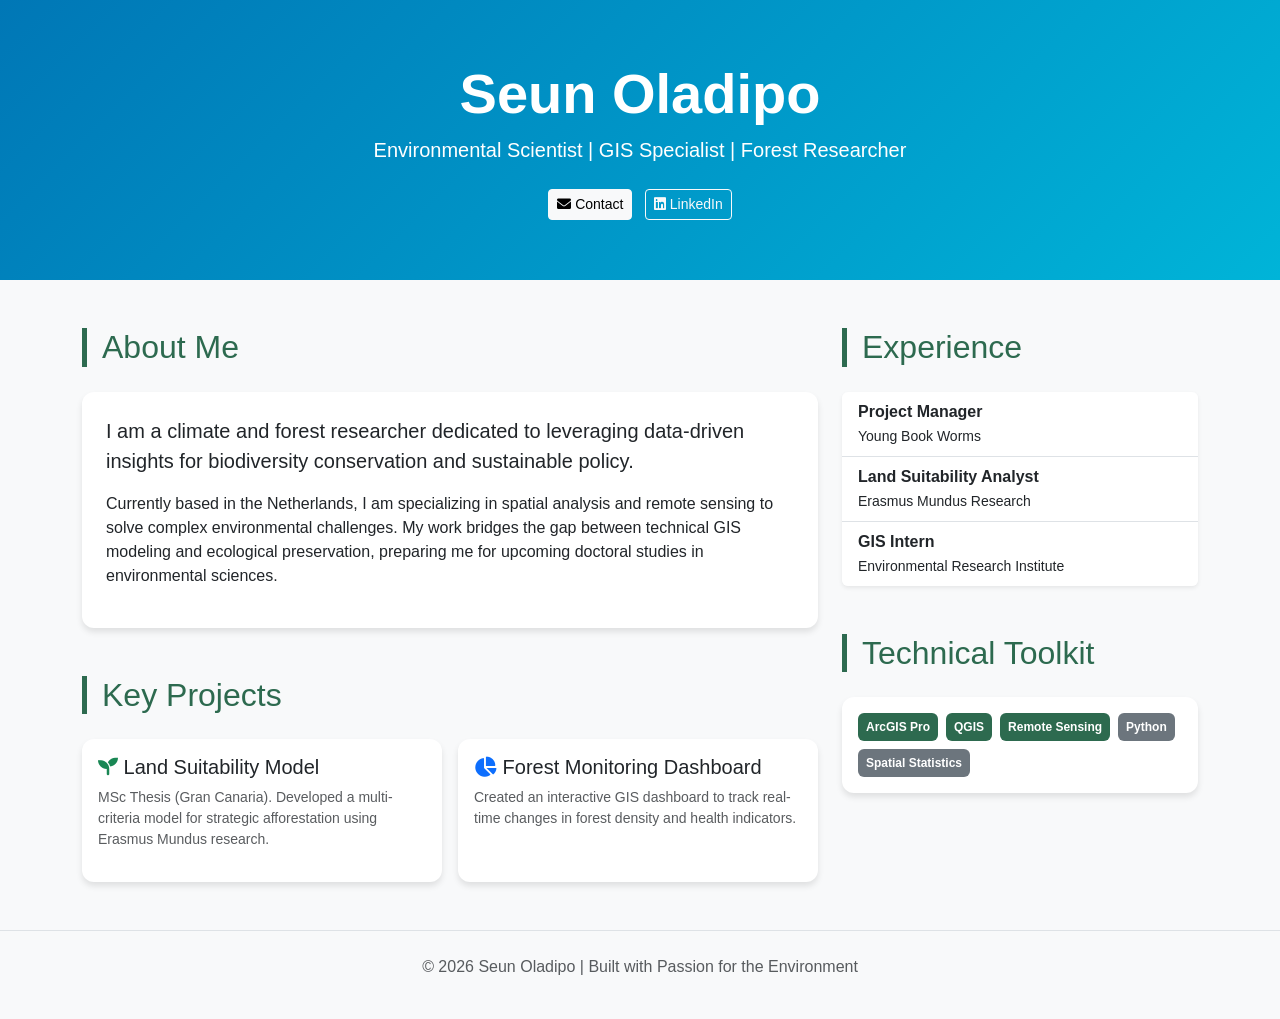
==== index.html @ e29fe8bc "Update index.html" ====
<!DOCTYPE html>
<html lang="en">
<head>
    <meta charset="UTF-8">
    <meta name="viewport" content="width=device-width, initial-scale=1.0">
    <title>Seun Oladipo | Environmental Scientist & GIS Specialist</title>
    <link href="https://cdn.jsdelivr.net/npm/bootstrap@5.3.0/dist/css/bootstrap.min.css" rel="stylesheet">
    <link rel="stylesheet" href="https://cdnjs.cloudflare.com/ajax/libs/font-awesome/6.0.0/css/all.min.css">
    <style>
        :root { --primary-blue: #0077b6; --forest-green: #2d6a4f; }
        body { font-family: 'Segoe UI', Tahoma, Geneva, Verdana, sans-serif; background-color: #f8f9fa; color: #333; }
        .hero-section { background: linear-gradient(135deg, var(--primary-blue), #00b4d8); color: white; padding: 60px 0; text-align: center; }
        .card { border: none; border-radius: 12px; box-shadow: 0 4px 6px rgba(0,0,0,0.1); transition: transform 0.2s; }
        .card:hover { transform: translateY(-5px); }
        .section-title { border-left: 5px solid var(--forest-green); padding-left: 15px; margin-bottom: 25px; color: var(--forest-green); }
        .project-link { text-decoration: none; color: inherit; }
        .badge-gis { background-color: var(--forest-green); }
    </style>
</head>
<body>

    <header class="hero-section">
        <div class="container">
            <h1 class="display-4 fw-bold">Seun Oladipo</h1>
            <p class="lead">Environmental Scientist | GIS Specialist | Forest Researcher</p>
            <div class="mt-4">
                <a href="mailto:seun@example.com" class="btn btn-light btn-sm me-2"><i class="fas fa-envelope"></i> Contact</a>
                <a href="https://linkedin.com/in/YOUR_ID" class="btn btn-outline-light btn-sm"><i class="fab fa-linkedin"></i> LinkedIn</a>
            </div>
        </div>
    </header>

    <main class="container my-5">
        <div class="row g-4">
            <div class="col-lg-8">
                <section class="mb-5">
                    <h2 class="section-title">About Me</h2>
                    <div class="card p-4">
                        <p class="lead">I am a climate and forest researcher dedicated to leveraging data-driven insights for biodiversity conservation and sustainable policy.</p>
                        <p>Currently based in the Netherlands, I am specializing in spatial analysis and remote sensing to solve complex environmental challenges. My work bridges the gap between technical GIS modeling and ecological preservation, preparing me for upcoming doctoral studies in environmental sciences.</p>
                    </div>
                </section>

                <section>
                    <h2 class="section-title">Key Projects</h2>
                    <div class="row g-3">
                        <div class="col-md-6">
                            <div class="card h-100 p-3">
                                <h5><i class="fas fa-seedling text-success"></i> Land Suitability Model</h5>
                                <p class="small text-muted">MSc Thesis (Gran Canaria). Developed a multi-criteria model for strategic afforestation using Erasmus Mundus research.</p>
                            </div>
                        </div>
                        <div class="col-md-6">
                            <div class="card h-100 p-3">
                                <h5><i class="fas fa-chart-pie text-primary"></i> Forest Monitoring Dashboard</h5>
                                <p class="small text-muted">Created an interactive GIS dashboard to track real-time changes in forest density and health indicators.</p>
                            </div>
                        </div>
                    </div>
                </section>
            </div>

            <div class="col-lg-4">
                <section class="mb-5">
                    <h2 class="section-title">Experience</h2>
                    <ul class="list-group list-group-flush shadow-sm rounded">
                        <li class="list-group-item"><strong>Project Manager</strong><br><small>Young Book Worms</small></li>
                        <li class="list-group-item"><strong>Land Suitability Analyst</strong><br><small>Erasmus Mundus Research</small></li>
                        <li class="list-group-item"><strong>GIS Intern</strong><br><small>Environmental Research Institute</small></li>
                    </ul>
                </section>

                <section>
                    <h2 class="section-title">Technical Toolkit</h2>
                    <div class="card p-3">
                        <div class="d-flex flex-wrap gap-2">
                            <span class="badge badge-gis p-2">ArcGIS Pro</span>
                            <span class="badge badge-gis p-2">QGIS</span>
                            <span class="badge badge-gis p-2">Remote Sensing</span>
                            <span class="badge bg-secondary p-2">Python</span>
                            <span class="badge bg-secondary p-2">Spatial Statistics</span>
                        </div>
                    </div>
                </section>
            </div>
        </div>
    </main>

    <footer class="text-center py-4 text-muted border-top">
        <p>&copy; 2026 Seun Oladipo | Built with Passion for the Environment</p>
    </footer>

</body>
</html>
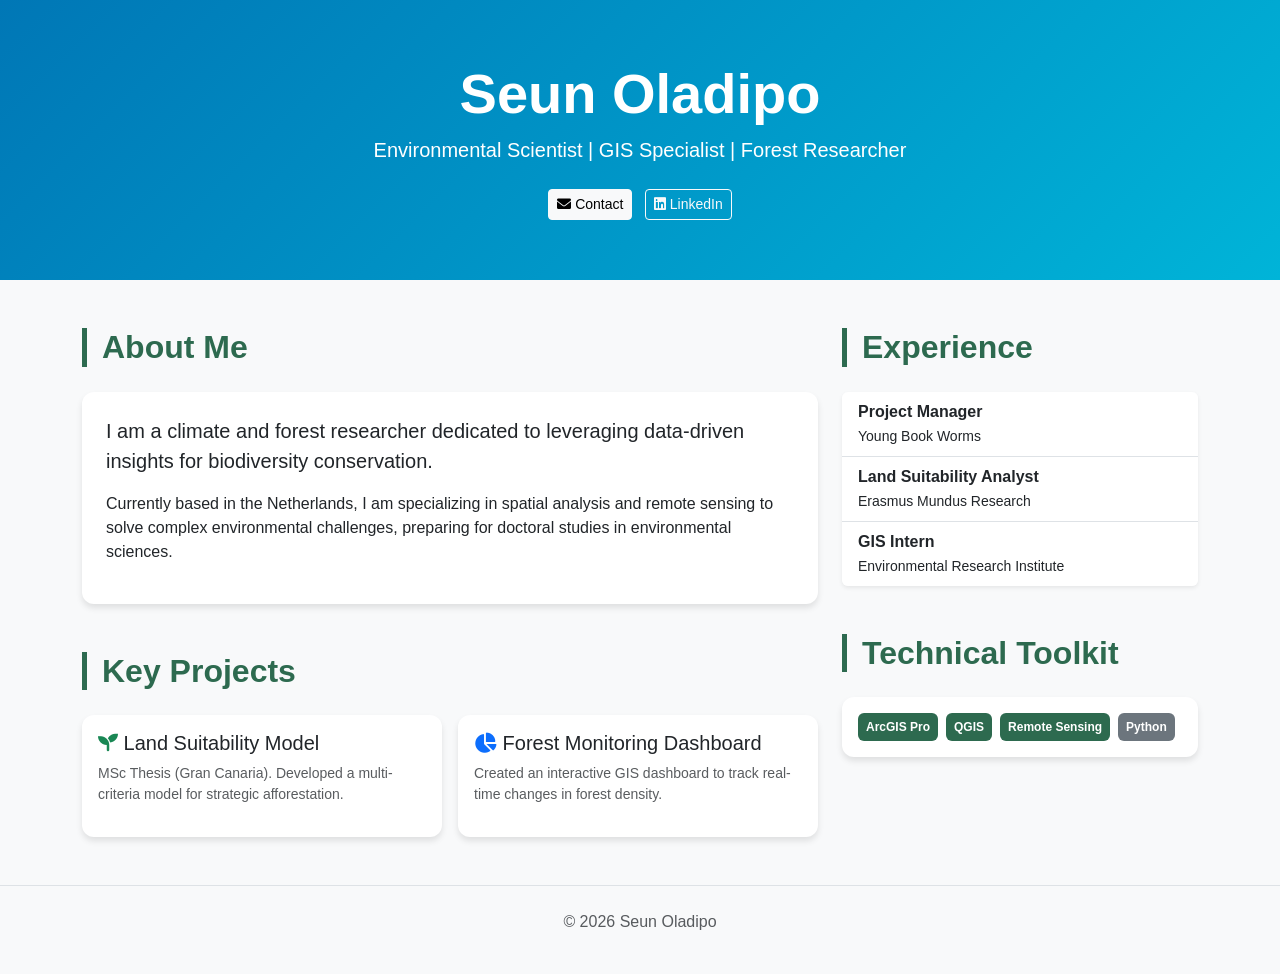
==== commit e127d16b: "Refactor index.html for better structure and style Updated the HTML structure and styling for improv" ====
--- a/index.html
+++ b/index.html
@@ -12,9 +12,8 @@
         .hero-section { background: linear-gradient(135deg, var(--primary-blue), #00b4d8); color: white; padding: 60px 0; text-align: center; }
         .card { border: none; border-radius: 12px; box-shadow: 0 4px 6px rgba(0,0,0,0.1); transition: transform 0.2s; }
         .card:hover { transform: translateY(-5px); }
-        .section-title { border-left: 5px solid var(--forest-green); padding-left: 15px; margin-bottom: 25px; color: var(--forest-green); }
-        .project-link { text-decoration: none; color: inherit; }
-        .badge-gis { background-color: var(--forest-green); }
+        .section-title { border-left: 5px solid var(--forest-green); padding-left: 15px; margin-bottom: 25px; color: var(--forest-green); font-weight: bold; }
+        .badge-gis { background-color: var(--forest-green); color: white; }
     </style>
 </head>
 <body>
@@ -36,8 +35,8 @@
                 <section class="mb-5">
                     <h2 class="section-title">About Me</h2>
                     <div class="card p-4">
-                        <p class="lead">I am a climate and forest researcher dedicated to leveraging data-driven insights for biodiversity conservation and sustainable policy.</p>
-                        <p>Currently based in the Netherlands, I am specializing in spatial analysis and remote sensing to solve complex environmental challenges. My work bridges the gap between technical GIS modeling and ecological preservation, preparing me for upcoming doctoral studies in environmental sciences.</p>
+                        <p class="lead">I am a climate and forest researcher dedicated to leveraging data-driven insights for biodiversity conservation.</p>
+                        <p>Currently based in the Netherlands, I am specializing in spatial analysis and remote sensing to solve complex environmental challenges, preparing for doctoral studies in environmental sciences.</p>
                     </div>
                 </section>
 
@@ -47,13 +46,13 @@
                         <div class="col-md-6">
                             <div class="card h-100 p-3">
                                 <h5><i class="fas fa-seedling text-success"></i> Land Suitability Model</h5>
-                                <p class="small text-muted">MSc Thesis (Gran Canaria). Developed a multi-criteria model for strategic afforestation using Erasmus Mundus research.</p>
+                                <p class="small text-muted">MSc Thesis (Gran Canaria). Developed a multi-criteria model for strategic afforestation.</p>
                             </div>
                         </div>
                         <div class="col-md-6">
                             <div class="card h-100 p-3">
                                 <h5><i class="fas fa-chart-pie text-primary"></i> Forest Monitoring Dashboard</h5>
-                                <p class="small text-muted">Created an interactive GIS dashboard to track real-time changes in forest density and health indicators.</p>
+                                <p class="small text-muted">Created an interactive GIS dashboard to track real-time changes in forest density.</p>
                             </div>
                         </div>
                     </div>
@@ -78,7 +77,6 @@
                             <span class="badge badge-gis p-2">QGIS</span>
                             <span class="badge badge-gis p-2">Remote Sensing</span>
                             <span class="badge bg-secondary p-2">Python</span>
-                            <span class="badge bg-secondary p-2">Spatial Statistics</span>
                         </div>
                     </div>
                 </section>
@@ -87,7 +85,7 @@
     </main>
 
     <footer class="text-center py-4 text-muted border-top">
-        <p>&copy; 2026 Seun Oladipo | Built with Passion for the Environment</p>
+        <p>&copy; 2026 Seun Oladipo</p>
     </footer>
 
 </body>
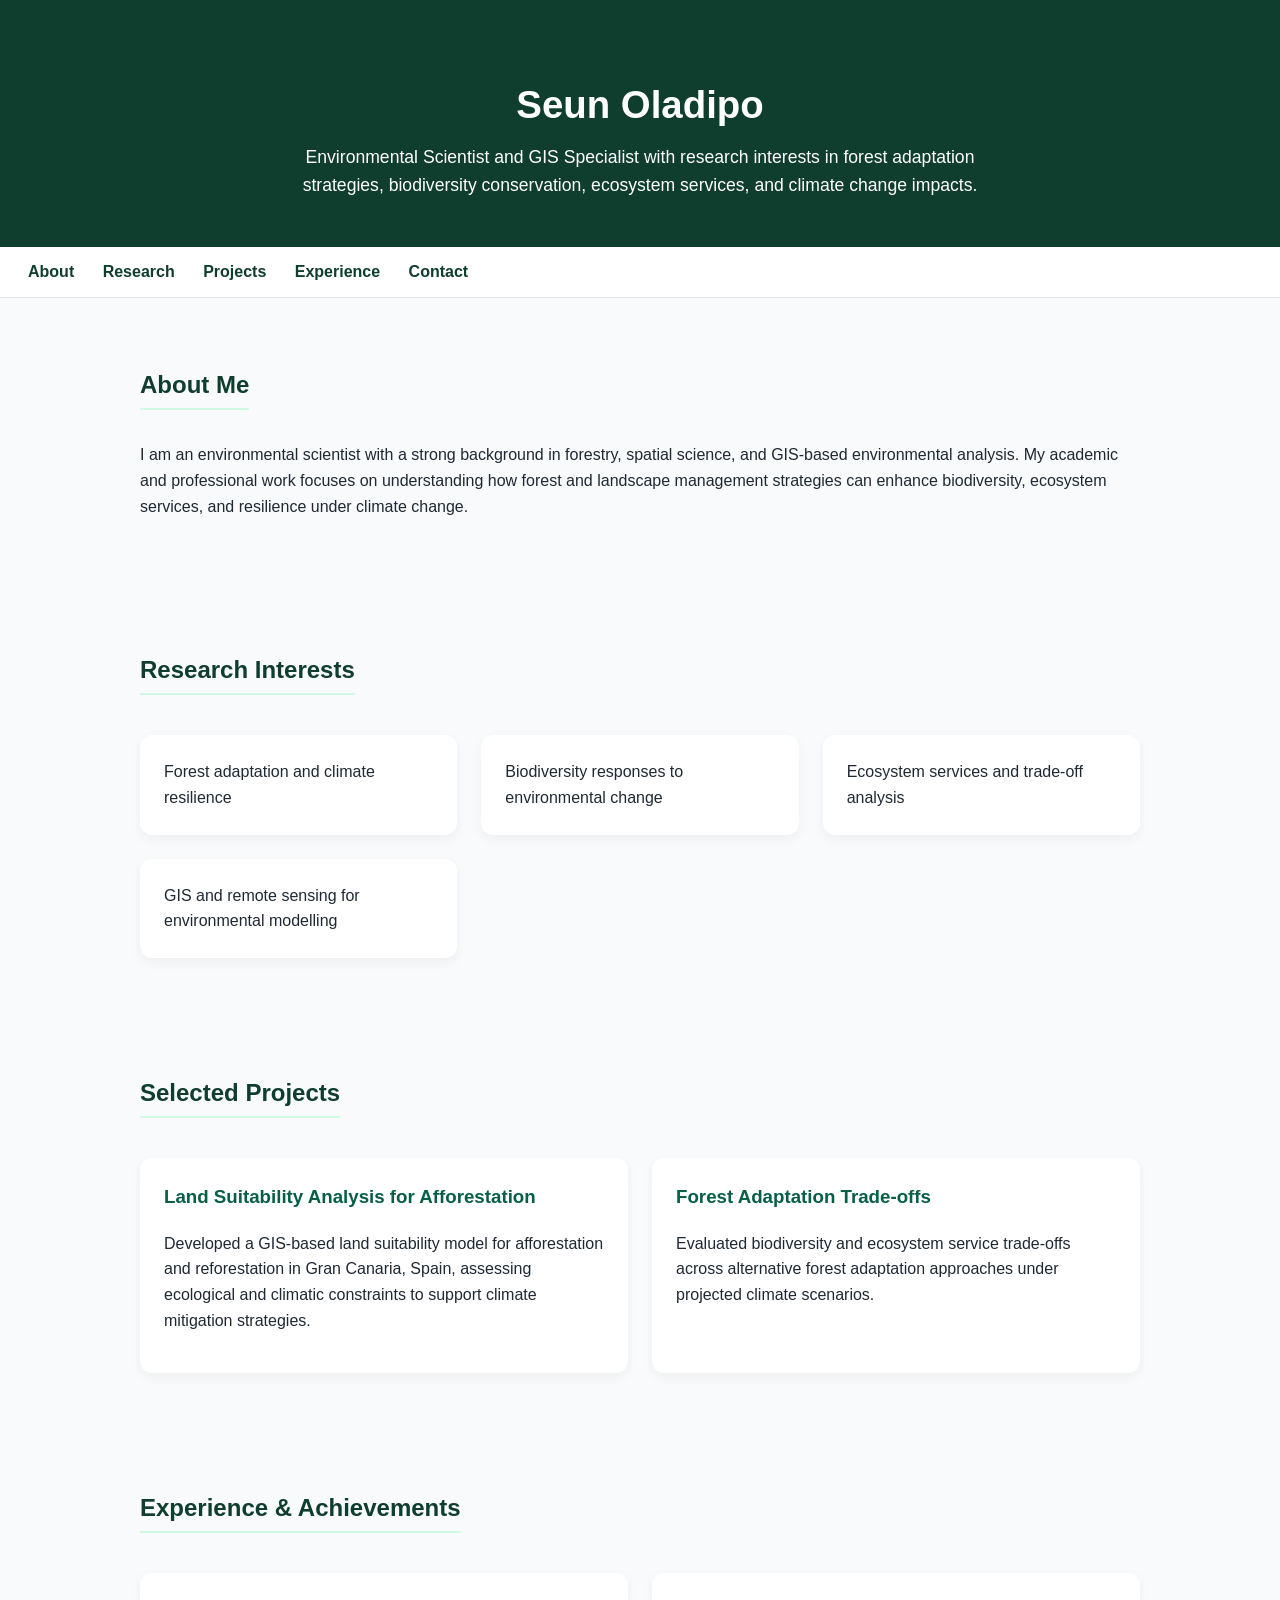
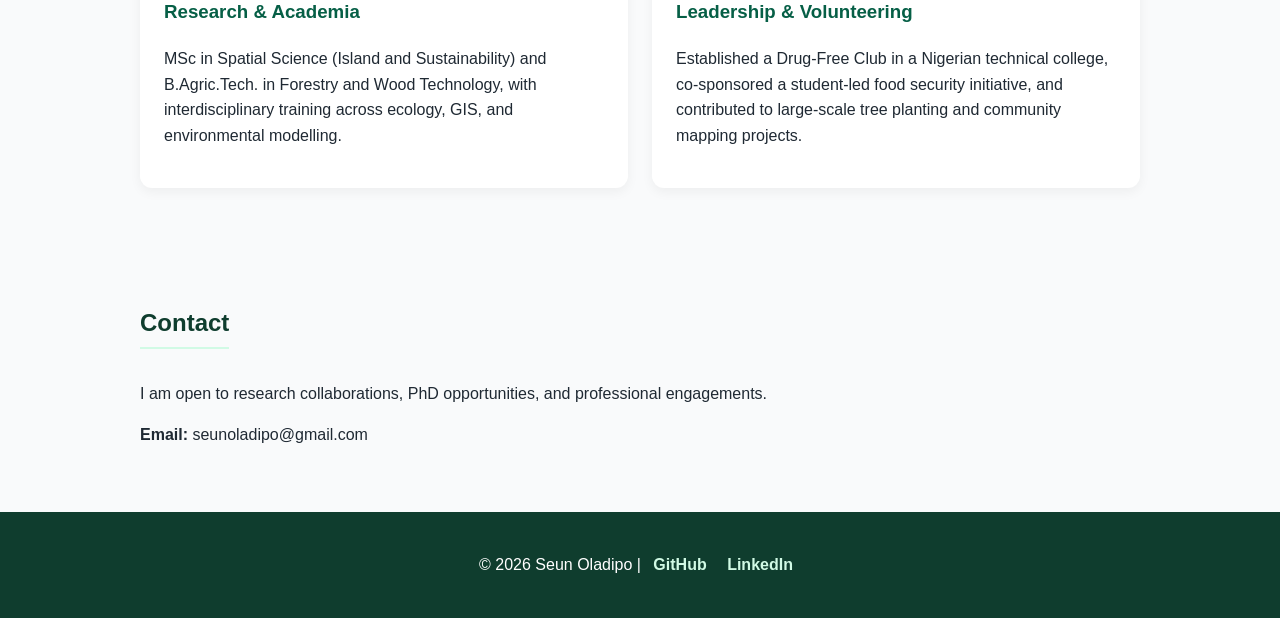
==== commit 01899628: "Revamp index.html layout and styles Updated the structure and styling of the index.html file to enha" ====
--- a/index.html
+++ b/index.html
@@ -1,92 +1,183 @@
 <!DOCTYPE html>
 <html lang="en">
 <head>
-    <meta charset="UTF-8">
-    <meta name="viewport" content="width=device-width, initial-scale=1.0">
-    <title>Seun Oladipo | Environmental Scientist & GIS Specialist</title>
-    <link href="https://cdn.jsdelivr.net/npm/bootstrap@5.3.0/dist/css/bootstrap.min.css" rel="stylesheet">
-    <link rel="stylesheet" href="https://cdnjs.cloudflare.com/ajax/libs/font-awesome/6.0.0/css/all.min.css">
-    <style>
-        :root { --primary-blue: #0077b6; --forest-green: #2d6a4f; }
-        body { font-family: 'Segoe UI', Tahoma, Geneva, Verdana, sans-serif; background-color: #f8f9fa; color: #333; }
-        .hero-section { background: linear-gradient(135deg, var(--primary-blue), #00b4d8); color: white; padding: 60px 0; text-align: center; }
-        .card { border: none; border-radius: 12px; box-shadow: 0 4px 6px rgba(0,0,0,0.1); transition: transform 0.2s; }
-        .card:hover { transform: translateY(-5px); }
-        .section-title { border-left: 5px solid var(--forest-green); padding-left: 15px; margin-bottom: 25px; color: var(--forest-green); font-weight: bold; }
-        .badge-gis { background-color: var(--forest-green); color: white; }
-    </style>
+  <meta charset="UTF-8" />
+  <meta name="viewport" content="width=device-width, initial-scale=1.0" />
+  <title>Seun Oladipo | Environmental Scientist & GIS Specialist</title>
+  <style>
+    body {
+      font-family: "Segoe UI", Roboto, Helvetica, Arial, sans-serif;
+      margin: 0;
+      line-height: 1.6;
+      color: #1f2933;
+      background: #f9fafb;
+    }
+    header {
+      background: #0f3d2e;
+      color: #ffffff;
+      padding: 3rem 1.5rem;
+      text-align: center;
+    }
+    header h1 {
+      margin-bottom: 0.5rem;
+      font-size: 2.4rem;
+    }
+    header p {
+      max-width: 700px;
+      margin: 0.5rem auto 0;
+      font-size: 1.1rem;
+    }
+    nav {
+      background: #ffffff;
+      border-bottom: 1px solid #e5e7eb;
+      padding: 0.75rem 1rem;
+      position: sticky;
+      top: 0;
+      z-index: 10;
+    }
+    nav a {
+      margin: 0 0.75rem;
+      text-decoration: none;
+      color: #0f3d2e;
+      font-weight: 600;
+    }
+    section {
+      max-width: 1000px;
+      margin: auto;
+      padding: 3rem 1.5rem;
+    }
+    section h2 {
+      color: #0f3d2e;
+      margin-bottom: 1rem;
+      border-bottom: 2px solid #d1fae5;
+      display: inline-block;
+      padding-bottom: 0.25rem;
+    }
+    .grid {
+      display: grid;
+      grid-template-columns: repeat(auto-fit, minmax(260px, 1fr));
+      gap: 1.5rem;
+      margin-top: 1.5rem;
+    }
+    .card {
+      background: #ffffff;
+      padding: 1.5rem;
+      border-radius: 12px;
+      box-shadow: 0 4px 12px rgba(0,0,0,0.05);
+    }
+    .card h3 {
+      margin-top: 0;
+      color: #065f46;
+    }
+    footer {
+      background: #0f3d2e;
+      color: #ffffff;
+      text-align: center;
+      padding: 1.5rem;
+    }
+    footer a {
+      color: #d1fae5;
+      margin: 0 0.5rem;
+      text-decoration: none;
+      font-weight: 600;
+    }
+  </style>
 </head>
 <body>
 
-    <header class="hero-section">
-        <div class="container">
-            <h1 class="display-4 fw-bold">Seun Oladipo</h1>
-            <p class="lead">Environmental Scientist | GIS Specialist | Forest Researcher</p>
-            <div class="mt-4">
-                <a href="mailto:seun@example.com" class="btn btn-light btn-sm me-2"><i class="fas fa-envelope"></i> Contact</a>
-                <a href="https://linkedin.com/in/YOUR_ID" class="btn btn-outline-light btn-sm"><i class="fab fa-linkedin"></i> LinkedIn</a>
-            </div>
-        </div>
-    </header>
+<header>
+  <h1>Seun Oladipo</h1>
+  <p>
+    Environmental Scientist and GIS Specialist with research interests in forest adaptation strategies,
+    biodiversity conservation, ecosystem services, and climate change impacts.
+  </p>
+</header>
 
-    <main class="container my-5">
-        <div class="row g-4">
-            <div class="col-lg-8">
-                <section class="mb-5">
-                    <h2 class="section-title">About Me</h2>
-                    <div class="card p-4">
-                        <p class="lead">I am a climate and forest researcher dedicated to leveraging data-driven insights for biodiversity conservation.</p>
-                        <p>Currently based in the Netherlands, I am specializing in spatial analysis and remote sensing to solve complex environmental challenges, preparing for doctoral studies in environmental sciences.</p>
-                    </div>
-                </section>
+<nav>
+  <a href="#about">About</a>
+  <a href="#research">Research</a>
+  <a href="#projects">Projects</a>
+  <a href="#experience">Experience</a>
+  <a href="#contact">Contact</a>
+</nav>
 
-                <section>
-                    <h2 class="section-title">Key Projects</h2>
-                    <div class="row g-3">
-                        <div class="col-md-6">
-                            <div class="card h-100 p-3">
-                                <h5><i class="fas fa-seedling text-success"></i> Land Suitability Model</h5>
-                                <p class="small text-muted">MSc Thesis (Gran Canaria). Developed a multi-criteria model for strategic afforestation.</p>
-                            </div>
-                        </div>
-                        <div class="col-md-6">
-                            <div class="card h-100 p-3">
-                                <h5><i class="fas fa-chart-pie text-primary"></i> Forest Monitoring Dashboard</h5>
-                                <p class="small text-muted">Created an interactive GIS dashboard to track real-time changes in forest density.</p>
-                            </div>
-                        </div>
-                    </div>
-                </section>
-            </div>
+<section id="about">
+  <h2>About Me</h2>
+  <p>
+    I am an environmental scientist with a strong background in forestry, spatial science, and GIS-based
+    environmental analysis. My academic and professional work focuses on understanding how forest and
+    landscape management strategies can enhance biodiversity, ecosystem services, and resilience under
+    climate change.
+  </p>
+</section>
 
-            <div class="col-lg-4">
-                <section class="mb-5">
-                    <h2 class="section-title">Experience</h2>
-                    <ul class="list-group list-group-flush shadow-sm rounded">
-                        <li class="list-group-item"><strong>Project Manager</strong><br><small>Young Book Worms</small></li>
-                        <li class="list-group-item"><strong>Land Suitability Analyst</strong><br><small>Erasmus Mundus Research</small></li>
-                        <li class="list-group-item"><strong>GIS Intern</strong><br><small>Environmental Research Institute</small></li>
-                    </ul>
-                </section>
+<section id="research">
+  <h2>Research Interests</h2>
+  <div class="grid">
+    <div class="card">Forest adaptation and climate resilience</div>
+    <div class="card">Biodiversity responses to environmental change</div>
+    <div class="card">Ecosystem services and trade-off analysis</div>
+    <div class="card">GIS and remote sensing for environmental modelling</div>
+  </div>
+</section>
 
-                <section>
-                    <h2 class="section-title">Technical Toolkit</h2>
-                    <div class="card p-3">
-                        <div class="d-flex flex-wrap gap-2">
-                            <span class="badge badge-gis p-2">ArcGIS Pro</span>
-                            <span class="badge badge-gis p-2">QGIS</span>
-                            <span class="badge badge-gis p-2">Remote Sensing</span>
-                            <span class="badge bg-secondary p-2">Python</span>
-                        </div>
-                    </div>
-                </section>
-            </div>
-        </div>
-    </main>
+<section id="projects">
+  <h2>Selected Projects</h2>
+  <div class="grid">
+    <div class="card">
+      <h3>Land Suitability Analysis for Afforestation</h3>
+      <p>
+        Developed a GIS-based land suitability model for afforestation and reforestation in Gran Canaria,
+        Spain, assessing ecological and climatic constraints to support climate mitigation strategies.
+      </p>
+    </div>
+    <div class="card">
+      <h3>Forest Adaptation Trade-offs</h3>
+      <p>
+        Evaluated biodiversity and ecosystem service trade-offs across alternative forest adaptation
+        approaches under projected climate scenarios.
+      </p>
+    </div>
+  </div>
+</section>
 
-    <footer class="text-center py-4 text-muted border-top">
-        <p>&copy; 2026 Seun Oladipo</p>
-    </footer>
+<section id="experience">
+  <h2>Experience & Achievements</h2>
+  <div class="grid">
+    <div class="card">
+      <h3>Research & Academia</h3>
+      <p>
+        MSc in Spatial Science (Island and Sustainability) and B.Agric.Tech. in Forestry and Wood Technology,
+        with interdisciplinary training across ecology, GIS, and environmental modelling.
+      </p>
+    </div>
+    <div class="card">
+      <h3>Leadership & Volunteering</h3>
+      <p>
+        Established a Drug-Free Club in a Nigerian technical college, co-sponsored a student-led food
+        security initiative, and contributed to large-scale tree planting and community mapping projects.
+      </p>
+    </div>
+  </div>
+</section>
+
+<section id="contact">
+  <h2>Contact</h2>
+  <p>
+    I am open to research collaborations, PhD opportunities, and professional engagements.
+  </p>
+  <p>
+    <strong>Email:</strong> seunoladipo@gmail.com
+  </p>
+</section>
+
+<footer>
+  <p>
+    © 2026 Seun Oladipo |
+    <a href="https://github.com/seunoladipo">GitHub</a>
+    <a href="https://www.linkedin.com">LinkedIn</a>
+  </p>
+</footer>
 
 </body>
 </html>
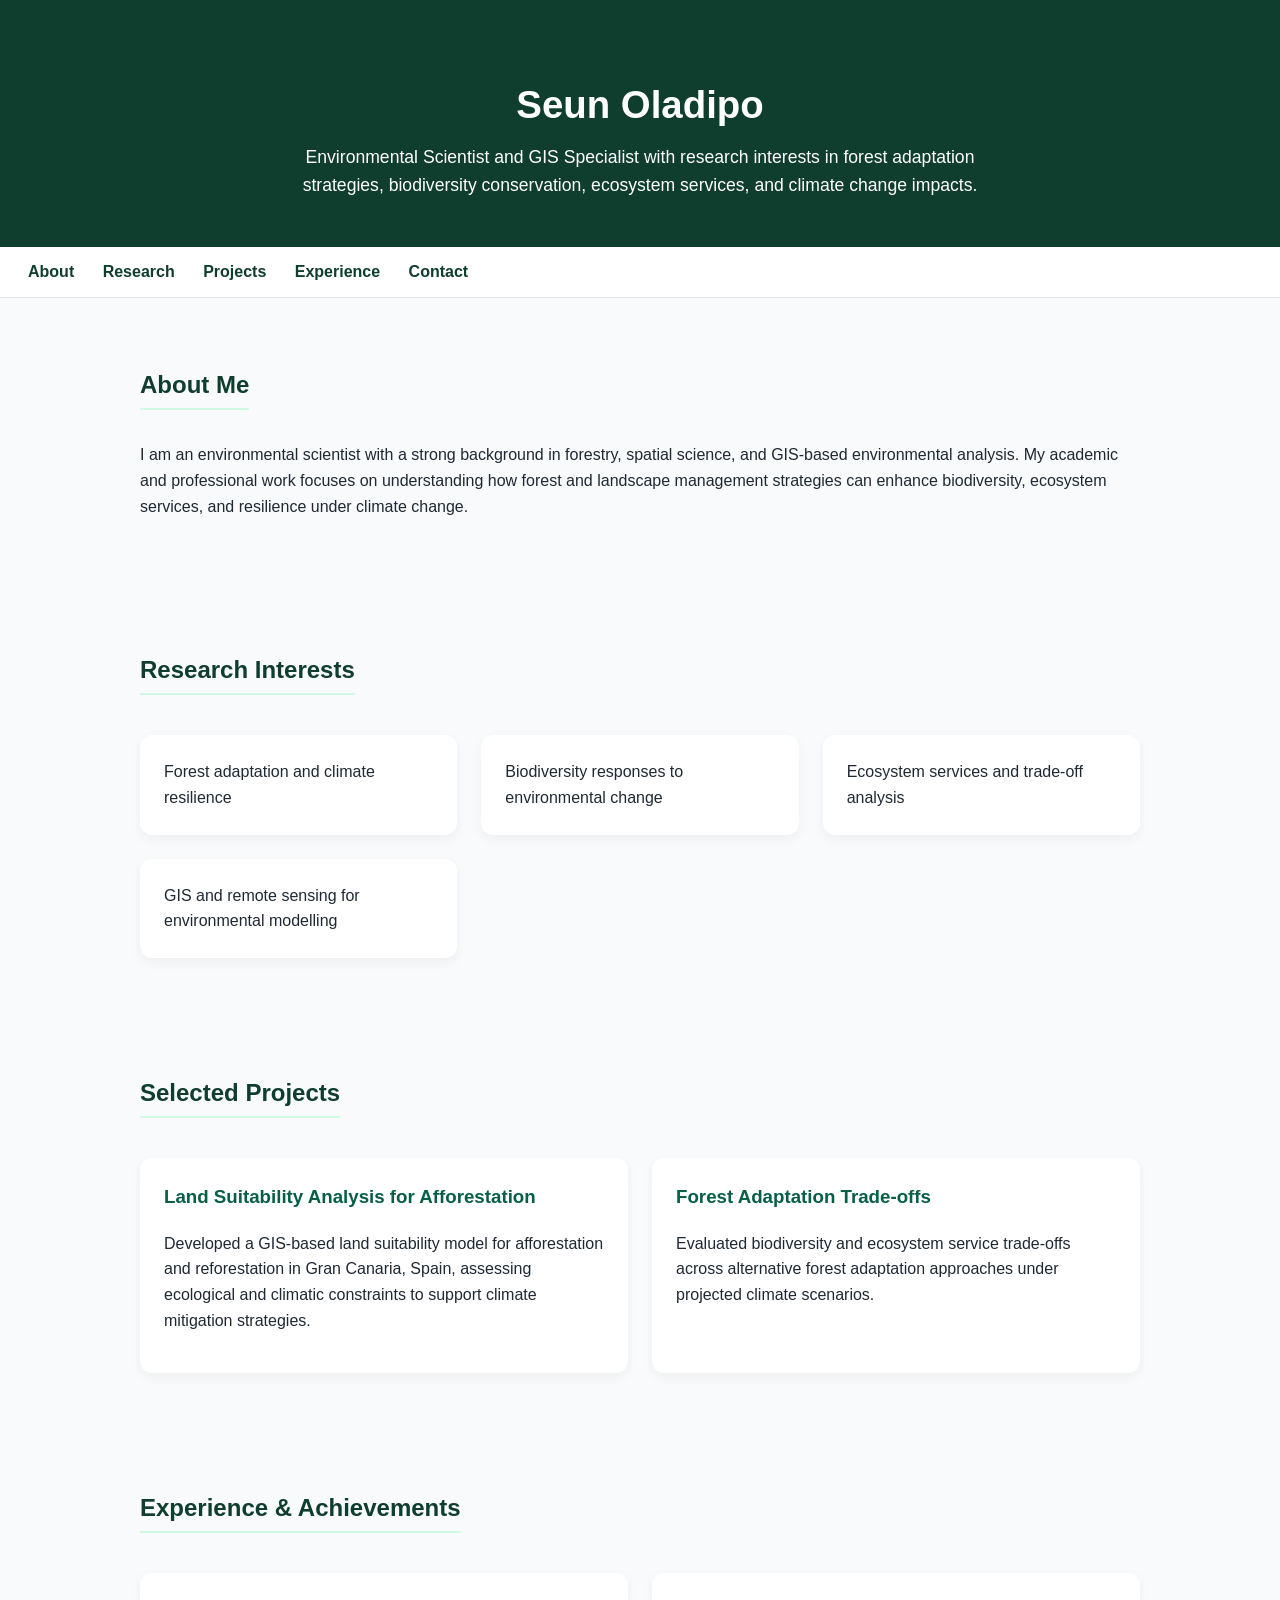
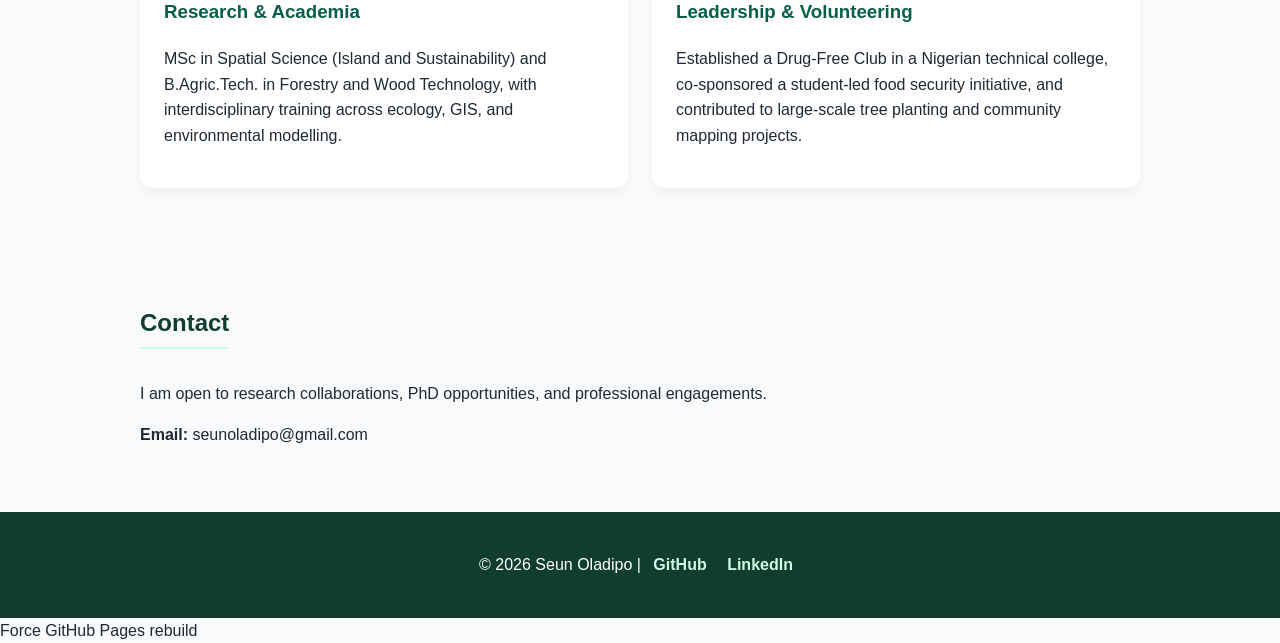
==== commit f34f2222: "Force GitHub Pages rebuild This commit forces a rebuild of GitHub Pages by updating the index.html f" ====
--- a/index.html
+++ b/index.html
@@ -181,3 +181,7 @@
 
 </body>
 </html>
+
+<!-- force rebuild -->
+Force GitHub Pages rebuild
+
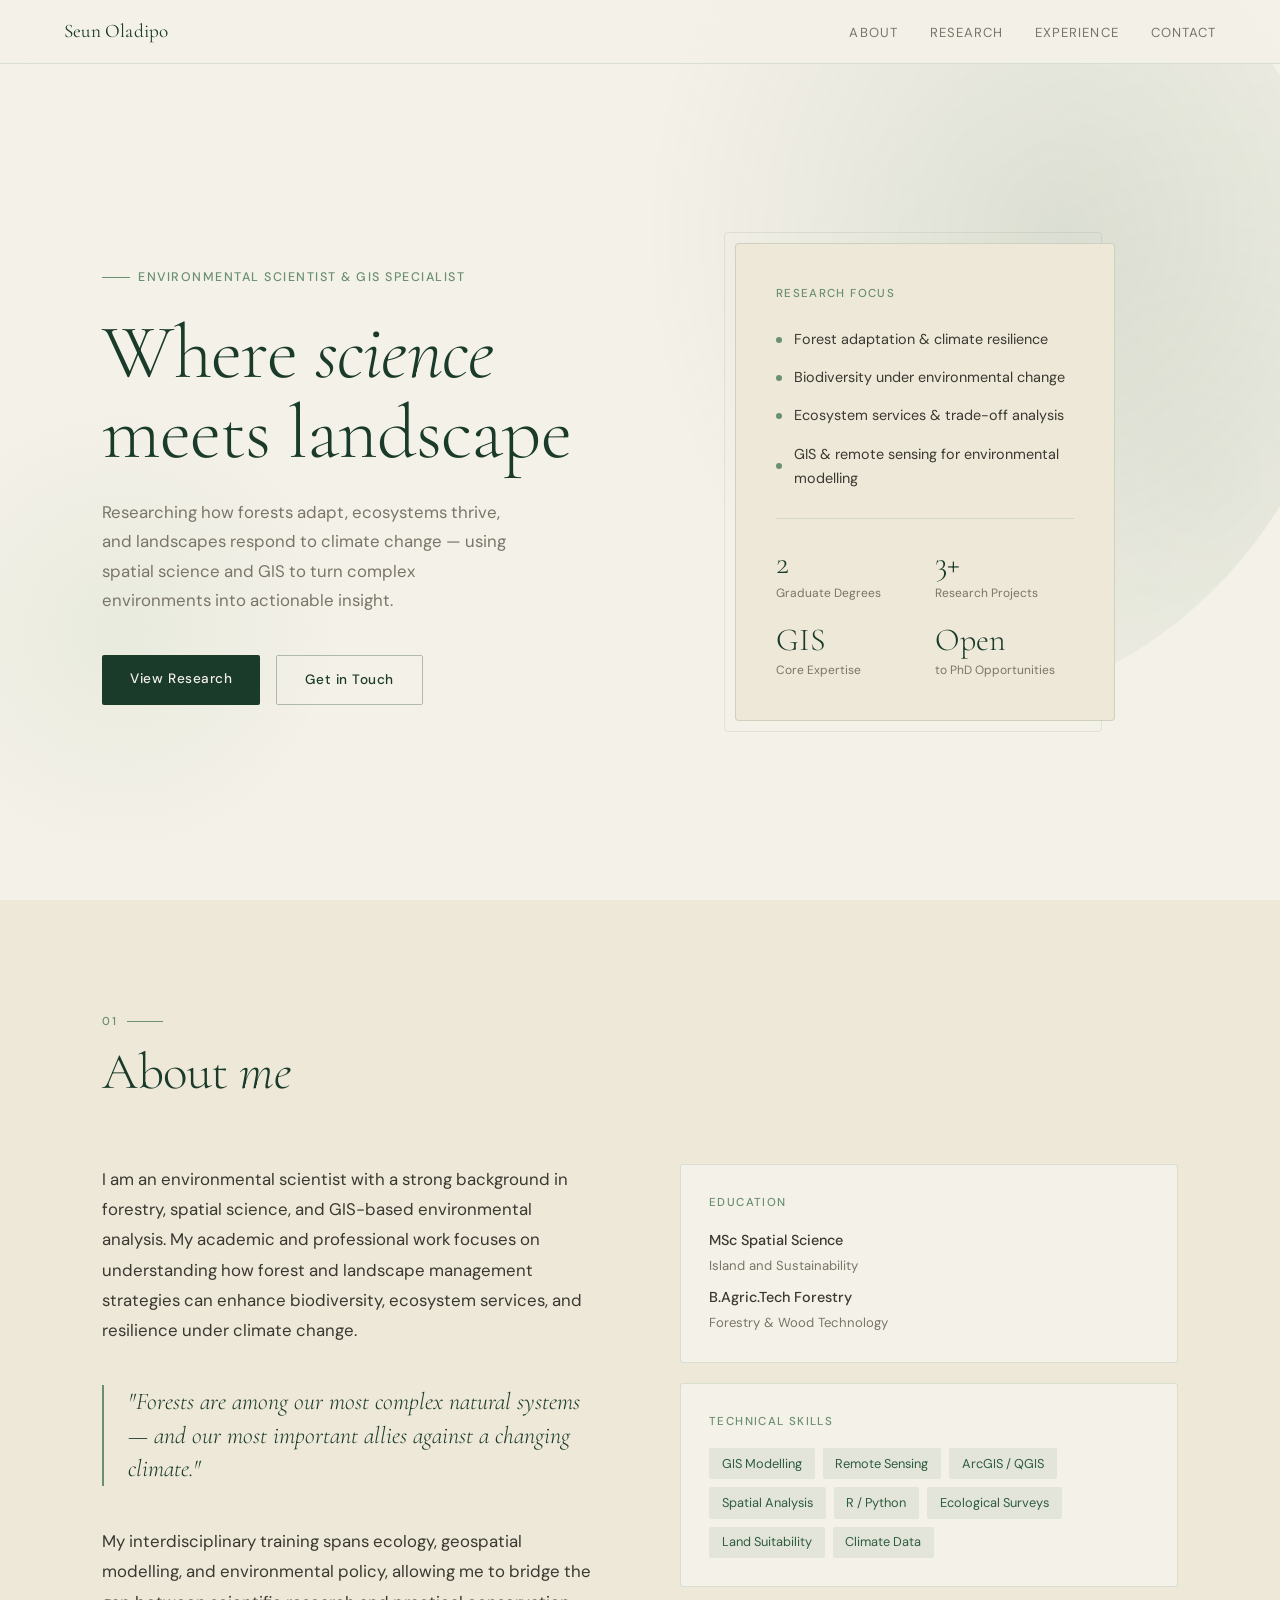
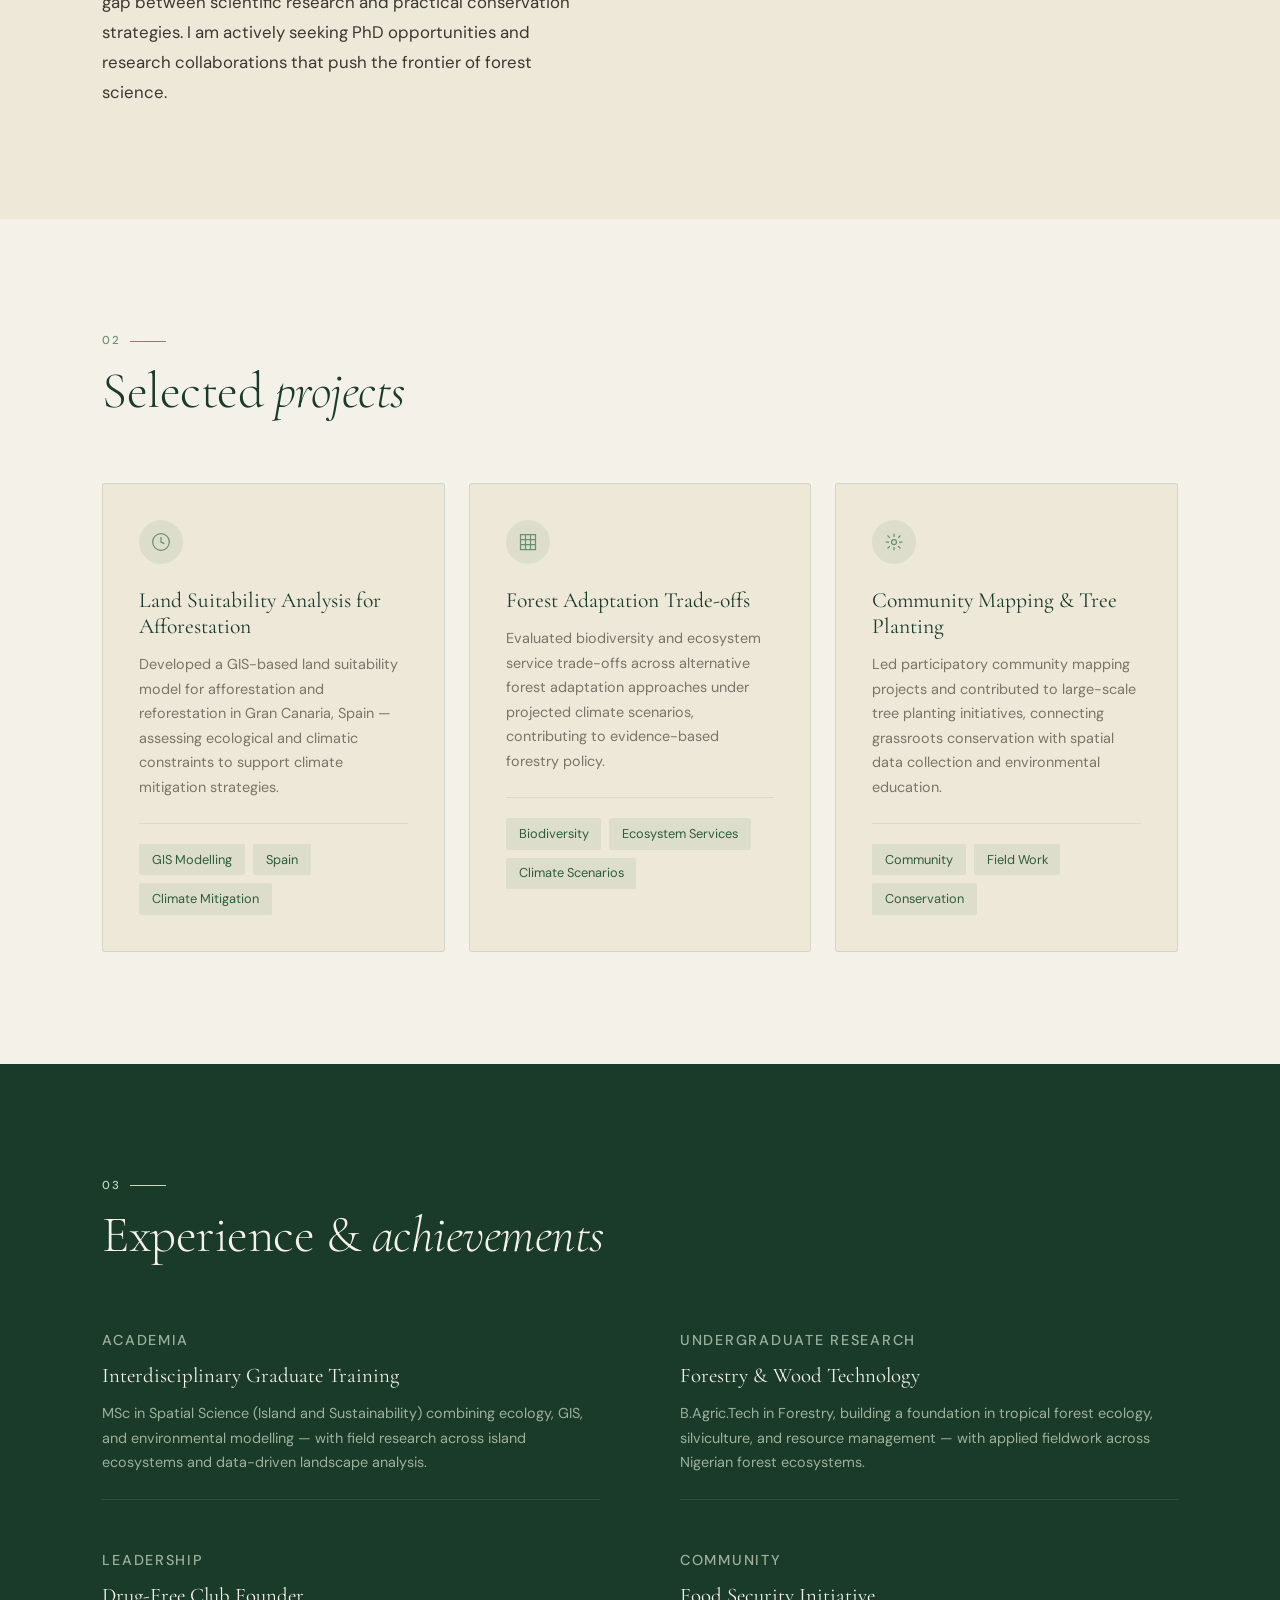
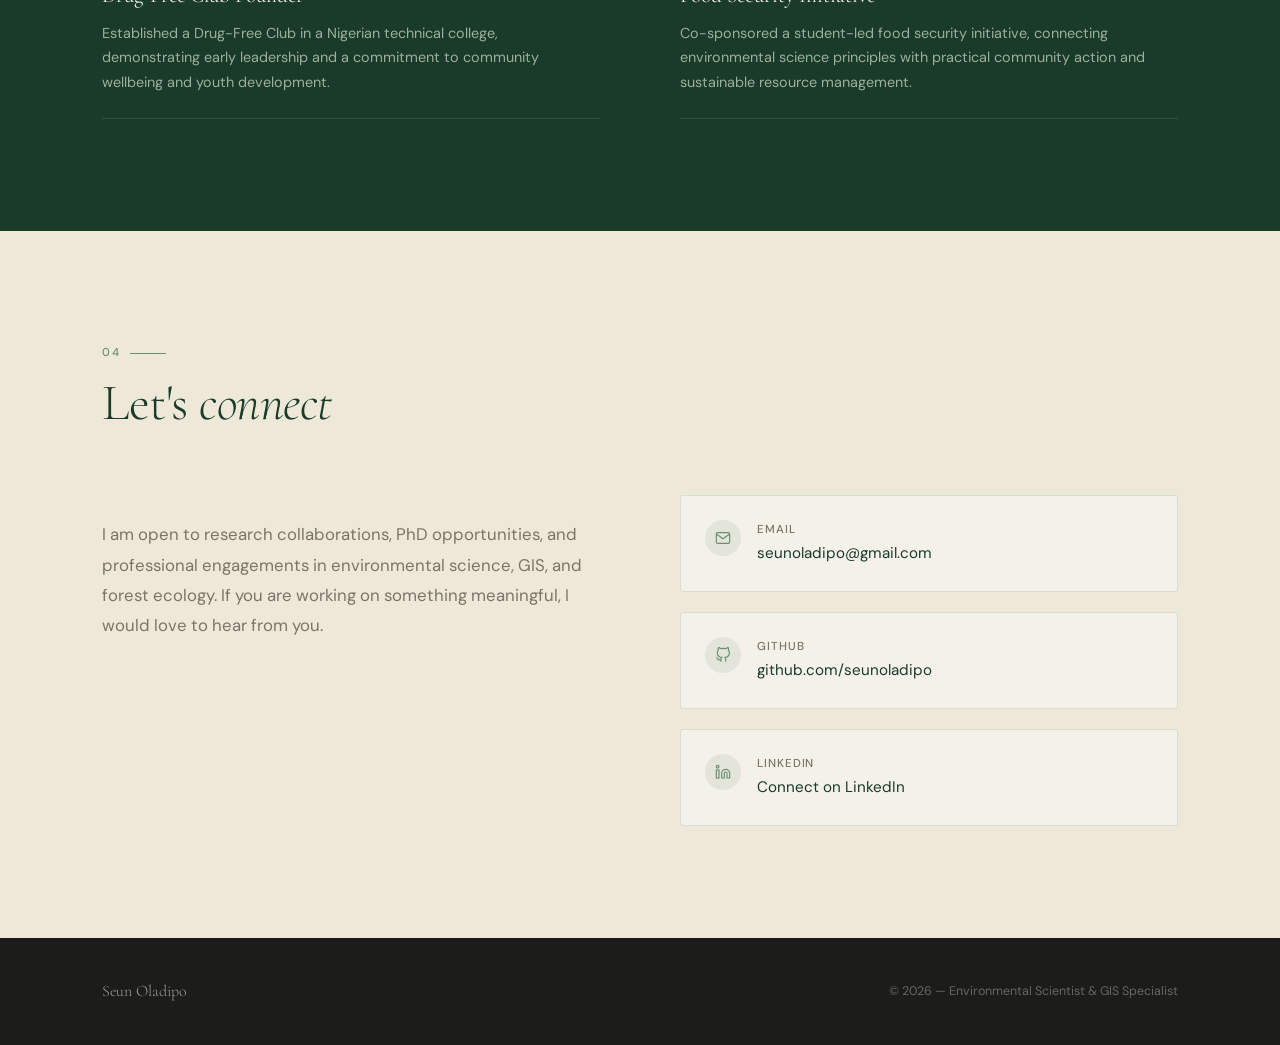
==== commit 3a1f4eb9: "Modify greeting output from 'Hello' to 'Goodbye'" ====
--- a/index.html
+++ b/index.html
@@ -3,185 +3,959 @@
 <head>
   <meta charset="UTF-8" />
   <meta name="viewport" content="width=device-width, initial-scale=1.0" />
-  <title>Seun Oladipo | Environmental Scientist & GIS Specialist</title>
+  <title>Seun Oladipo — Environmental Scientist & GIS Specialist</title>
+  <link rel="preconnect" href="https://fonts.googleapis.com" />
+  <link rel="preconnect" href="https://fonts.gstatic.com" crossorigin />
+  <link href="https://fonts.googleapis.com/css2?family=Cormorant+Garamond:ital,wght@0,300;0,400;0,600;1,300;1,400&family=DM+Sans:wght@300;400;500&display=swap" rel="stylesheet" />
+
   <style>
+    *, *::before, *::after { box-sizing: border-box; margin: 0; padding: 0; }
+
+    :root {
+      --forest:      #1a3a2a;
+      --moss:        #2e5c3e;
+      --sage:        #6b8f71;
+      --mist:        #c8d8c2;
+      --cream:       #f4f1e8;
+      --parchment:   #ede8d8;
+      --earth:       #7a6848;
+      --ink:         #1c1c1a;
+      --text-body:   #3a3830;
+      --text-muted:  #7a7568;
+
+      --serif:  'Cormorant Garamond', Georgia, serif;
+      --sans:   'DM Sans', system-ui, sans-serif;
+
+      --nav-h: 64px;
+    }
+
+    html { scroll-behavior: smooth; }
+
     body {
-      font-family: "Segoe UI", Roboto, Helvetica, Arial, sans-serif;
-      margin: 0;
-      line-height: 1.6;
-      color: #1f2933;
-      background: #f9fafb;
-    }
-    header {
-      background: #0f3d2e;
-      color: #ffffff;
-      padding: 3rem 1.5rem;
-      text-align: center;
-    }
-    header h1 {
-      margin-bottom: 0.5rem;
-      font-size: 2.4rem;
-    }
-    header p {
-      max-width: 700px;
-      margin: 0.5rem auto 0;
-      font-size: 1.1rem;
-    }
+      font-family: var(--sans);
+      font-size: 16px;
+      line-height: 1.7;
+      color: var(--text-body);
+      background: var(--cream);
+      overflow-x: hidden;
+    }
+
+    /* ─── NAV ───────────────────────────────────────────────────────────── */
     nav {
-      background: #ffffff;
-      border-bottom: 1px solid #e5e7eb;
-      padding: 0.75rem 1rem;
-      position: sticky;
-      top: 0;
-      z-index: 10;
-    }
-    nav a {
-      margin: 0 0.75rem;
+      position: fixed;
+      top: 0; left: 0; right: 0;
+      height: var(--nav-h);
+      background: rgba(244, 241, 232, 0.92);
+      backdrop-filter: blur(12px);
+      -webkit-backdrop-filter: blur(12px);
+      border-bottom: 1px solid rgba(107, 143, 113, 0.2);
+      display: flex;
+      align-items: center;
+      justify-content: space-between;
+      padding: 0 clamp(1.5rem, 5vw, 4rem);
+      z-index: 100;
+    }
+
+    .nav-brand {
+      font-family: var(--serif);
+      font-size: 1.2rem;
+      font-weight: 400;
+      color: var(--forest);
+      letter-spacing: 0.01em;
       text-decoration: none;
-      color: #0f3d2e;
-      font-weight: 600;
-    }
+    }
+
+    .nav-links {
+      display: flex;
+      gap: 2rem;
+      list-style: none;
+    }
+
+    .nav-links a {
+      font-size: 0.82rem;
+      font-weight: 400;
+      letter-spacing: 0.08em;
+      text-transform: uppercase;
+      color: var(--text-muted);
+      text-decoration: none;
+      transition: color 0.2s;
+    }
+
+    .nav-links a:hover { color: var(--forest); }
+
+    /* ─── HERO ──────────────────────────────────────────────────────────── */
+    .hero {
+      min-height: 100vh;
+      padding: calc(var(--nav-h) + 6rem) clamp(1.5rem, 8vw, 8rem) 6rem;
+      display: grid;
+      grid-template-columns: 1fr 1fr;
+      gap: 4rem;
+      align-items: center;
+      position: relative;
+      overflow: hidden;
+    }
+
+    /* Organic background shapes */
+    .hero::before {
+      content: '';
+      position: absolute;
+      top: -10%;
+      right: -5%;
+      width: 55vw;
+      height: 90vh;
+      background: radial-gradient(ellipse at 60% 40%, rgba(46,92,62,0.10) 0%, transparent 70%),
+                  radial-gradient(ellipse at 80% 70%, rgba(107,143,113,0.08) 0%, transparent 60%);
+      border-radius: 40% 60% 70% 30% / 40% 50% 60% 50%;
+      pointer-events: none;
+    }
+
+    .hero::after {
+      content: '';
+      position: absolute;
+      bottom: 5%;
+      left: -8%;
+      width: 35vw;
+      height: 50vh;
+      background: radial-gradient(ellipse, rgba(200, 216, 194, 0.25) 0%, transparent 70%);
+      border-radius: 30% 70% 50% 50% / 50% 30% 70% 40%;
+      pointer-events: none;
+    }
+
+    .hero-text { position: relative; z-index: 1; }
+
+    .hero-eyebrow {
+      display: inline-flex;
+      align-items: center;
+      gap: 0.5rem;
+      font-size: 0.78rem;
+      font-weight: 500;
+      letter-spacing: 0.12em;
+      text-transform: uppercase;
+      color: var(--sage);
+      margin-bottom: 1.5rem;
+    }
+
+    .hero-eyebrow::before {
+      content: '';
+      display: block;
+      width: 28px;
+      height: 1px;
+      background: var(--sage);
+    }
+
+    h1 {
+      font-family: var(--serif);
+      font-size: clamp(3rem, 6vw, 5.5rem);
+      font-weight: 300;
+      line-height: 1.05;
+      color: var(--forest);
+      letter-spacing: -0.01em;
+      margin-bottom: 1.5rem;
+    }
+
+    h1 em {
+      font-style: italic;
+      font-weight: 300;
+    }
+
+    .hero-bio {
+      font-size: 1.05rem;
+      color: var(--text-muted);
+      max-width: 420px;
+      line-height: 1.75;
+      margin-bottom: 2.5rem;
+    }
+
+    .hero-ctas {
+      display: flex;
+      gap: 1rem;
+      flex-wrap: wrap;
+    }
+
+    .btn-primary {
+      display: inline-block;
+      padding: 0.75rem 1.75rem;
+      background: var(--forest);
+      color: var(--cream);
+      border-radius: 2px;
+      font-size: 0.85rem;
+      font-weight: 500;
+      letter-spacing: 0.04em;
+      text-decoration: none;
+      transition: background 0.2s, transform 0.15s;
+    }
+
+    .btn-primary:hover { background: var(--moss); transform: translateY(-1px); }
+
+    .btn-secondary {
+      display: inline-block;
+      padding: 0.75rem 1.75rem;
+      background: transparent;
+      color: var(--forest);
+      border: 1px solid rgba(26, 58, 42, 0.3);
+      border-radius: 2px;
+      font-size: 0.85rem;
+      font-weight: 500;
+      letter-spacing: 0.04em;
+      text-decoration: none;
+      transition: border-color 0.2s, background 0.2s, transform 0.15s;
+    }
+
+    .btn-secondary:hover {
+      border-color: var(--forest);
+      background: rgba(26, 58, 42, 0.04);
+      transform: translateY(-1px);
+    }
+
+    /* Hero graphic panel */
+    .hero-graphic {
+      position: relative;
+      z-index: 1;
+      display: flex;
+      justify-content: center;
+      align-items: center;
+    }
+
+    .hero-card {
+      width: 100%;
+      max-width: 380px;
+      background: var(--parchment);
+      border: 1px solid rgba(107,143,113,0.25);
+      border-radius: 4px;
+      padding: 2.5rem;
+      position: relative;
+    }
+
+    .hero-card::before {
+      content: '';
+      position: absolute;
+      top: -12px;
+      left: -12px;
+      right: 12px;
+      bottom: -12px;
+      border: 1px solid rgba(107,143,113,0.15);
+      border-radius: 4px;
+      z-index: -1;
+    }
+
+    .card-label {
+      font-size: 0.72rem;
+      font-weight: 500;
+      letter-spacing: 0.12em;
+      text-transform: uppercase;
+      color: var(--sage);
+      margin-bottom: 1.5rem;
+    }
+
+    .interest-list {
+      list-style: none;
+      display: flex;
+      flex-direction: column;
+      gap: 0.85rem;
+    }
+
+    .interest-list li {
+      display: flex;
+      align-items: center;
+      gap: 0.75rem;
+      font-size: 0.9rem;
+      color: var(--text-body);
+    }
+
+    .interest-dot {
+      width: 6px;
+      height: 6px;
+      border-radius: 50%;
+      background: var(--sage);
+      flex-shrink: 0;
+    }
+
+    .card-divider {
+      height: 1px;
+      background: rgba(107,143,113,0.2);
+      margin: 1.75rem 0;
+    }
+
+    .card-stat {
+      display: grid;
+      grid-template-columns: 1fr 1fr;
+      gap: 1.25rem;
+    }
+
+    .stat-item {}
+    .stat-number {
+      font-family: var(--serif);
+      font-size: 2rem;
+      font-weight: 300;
+      color: var(--forest);
+      line-height: 1;
+    }
+
+    .stat-label {
+      font-size: 0.75rem;
+      color: var(--text-muted);
+      margin-top: 0.25rem;
+    }
+
+    /* ─── SECTION COMMON ────────────────────────────────────────────────── */
     section {
-      max-width: 1000px;
-      margin: auto;
-      padding: 3rem 1.5rem;
-    }
-    section h2 {
-      color: #0f3d2e;
+      padding: 7rem clamp(1.5rem, 8vw, 8rem);
+    }
+
+    .section-header {
+      margin-bottom: 4rem;
+    }
+
+    .section-number {
+      font-size: 0.72rem;
+      font-weight: 500;
+      letter-spacing: 0.14em;
+      text-transform: uppercase;
+      color: var(--sage);
+      display: flex;
+      align-items: center;
+      gap: 0.6rem;
+      margin-bottom: 0.75rem;
+    }
+
+    .section-number::after {
+      content: '';
+      display: block;
+      height: 1px;
+      width: 36px;
+      background: var(--sage);
+    }
+
+    h2 {
+      font-family: var(--serif);
+      font-size: clamp(2.2rem, 4vw, 3.5rem);
+      font-weight: 300;
+      color: var(--forest);
+      line-height: 1.1;
+      letter-spacing: -0.01em;
+    }
+
+    h2 em { font-style: italic; }
+
+    /* ─── ABOUT ─────────────────────────────────────────────────────────── */
+    #about { background: var(--parchment); }
+
+    .about-grid {
+      display: grid;
+      grid-template-columns: 1fr 1fr;
+      gap: 5rem;
+      align-items: start;
+    }
+
+    .about-text p {
+      font-size: 1.05rem;
+      color: var(--text-body);
+      line-height: 1.8;
+      margin-bottom: 1.25rem;
+    }
+
+    .about-text p:last-child { margin-bottom: 0; }
+
+    .pull-quote {
+      font-family: var(--serif);
+      font-size: 1.5rem;
+      font-weight: 300;
+      font-style: italic;
+      color: var(--forest);
+      line-height: 1.4;
+      border-left: 2px solid var(--sage);
+      padding-left: 1.5rem;
+      margin: 2.5rem 0;
+    }
+
+    .about-sidebar {}
+
+    .sidebar-block {
+      background: var(--cream);
+      border: 1px solid rgba(107,143,113,0.2);
+      border-radius: 3px;
+      padding: 1.75rem;
+      margin-bottom: 1.25rem;
+    }
+
+    .sidebar-block-title {
+      font-size: 0.72rem;
+      font-weight: 500;
+      letter-spacing: 0.12em;
+      text-transform: uppercase;
+      color: var(--sage);
       margin-bottom: 1rem;
-      border-bottom: 2px solid #d1fae5;
+    }
+
+    .tag-list {
+      display: flex;
+      flex-wrap: wrap;
+      gap: 0.5rem;
+    }
+
+    .tag {
       display: inline-block;
-      padding-bottom: 0.25rem;
-    }
-    .grid {
+      padding: 0.3rem 0.8rem;
+      background: rgba(107,143,113,0.12);
+      color: var(--moss);
+      border-radius: 2px;
+      font-size: 0.8rem;
+      font-weight: 400;
+    }
+
+    /* ─── RESEARCH / PROJECTS ───────────────────────────────────────────── */
+    #research { background: var(--cream); }
+
+    .projects-grid {
       display: grid;
-      grid-template-columns: repeat(auto-fit, minmax(260px, 1fr));
+      grid-template-columns: repeat(auto-fit, minmax(320px, 1fr));
       gap: 1.5rem;
+    }
+
+    .project-card {
+      background: var(--parchment);
+      border: 1px solid rgba(107,143,113,0.2);
+      border-radius: 3px;
+      padding: 2.25rem;
+      position: relative;
+      overflow: hidden;
+      transition: transform 0.25s, box-shadow 0.25s;
+    }
+
+    .project-card::before {
+      content: '';
+      position: absolute;
+      top: 0; left: 0;
+      width: 3px;
+      height: 0;
+      background: var(--sage);
+      transition: height 0.3s;
+    }
+
+    .project-card:hover { transform: translateY(-4px); box-shadow: 0 12px 40px rgba(26,58,42,0.08); }
+    .project-card:hover::before { height: 100%; }
+
+    .project-icon {
+      width: 44px;
+      height: 44px;
+      background: rgba(107,143,113,0.12);
+      border-radius: 50%;
+      display: flex;
+      align-items: center;
+      justify-content: center;
+      margin-bottom: 1.5rem;
+    }
+
+    .project-icon svg { width: 20px; height: 20px; stroke: var(--sage); fill: none; stroke-width: 1.5; }
+
+    .project-card h3 {
+      font-family: var(--serif);
+      font-size: 1.35rem;
+      font-weight: 400;
+      color: var(--forest);
+      line-height: 1.2;
+      margin-bottom: 0.75rem;
+    }
+
+    .project-card p {
+      font-size: 0.9rem;
+      color: var(--text-muted);
+      line-height: 1.7;
+    }
+
+    .project-meta {
       margin-top: 1.5rem;
-    }
-    .card {
-      background: #ffffff;
+      padding-top: 1.25rem;
+      border-top: 1px solid rgba(107,143,113,0.15);
+      display: flex;
+      gap: 0.5rem;
+      flex-wrap: wrap;
+    }
+
+    /* ─── EXPERIENCE ────────────────────────────────────────────────────── */
+    #experience { background: var(--forest); }
+
+    #experience .section-number { color: var(--mist); }
+    #experience .section-number::after { background: var(--mist); }
+    #experience h2 { color: var(--cream); }
+
+    .timeline {
+      display: grid;
+      grid-template-columns: 1fr 1fr;
+      gap: 3rem 5rem;
+      margin-top: 4rem;
+    }
+
+    .timeline-item {}
+
+    .timeline-category {
+      font-size: 0.7rem;
+      font-weight: 500;
+      letter-spacing: 0.12em;
+      text-transform: uppercase;
+      color: var(--sage);
+      margin-bottom: 0.75rem;
+    }
+
+    .timeline-item h3 {
+      font-family: var(--serif);
+      font-size: 1.3rem;
+      font-weight: 400;
+      color: var(--cream);
+      line-height: 1.2;
+      margin-bottom: 0.75rem;
+    }
+
+    .timeline-item p {
+      font-size: 0.9rem;
+      color: rgba(200, 216, 194, 0.75);
+      line-height: 1.7;
+    }
+
+    .timeline-divider {
+      height: 1px;
+      background: rgba(107,143,113,0.25);
+      margin-top: 1.5rem;
+    }
+
+    /* ─── CONTACT ───────────────────────────────────────────────────────── */
+    #contact { background: var(--parchment); }
+
+    .contact-grid {
+      display: grid;
+      grid-template-columns: 1fr 1fr;
+      gap: 5rem;
+      align-items: start;
+    }
+
+    .contact-intro {
+      font-size: 1.05rem;
+      color: var(--text-muted);
+      line-height: 1.8;
+      margin-top: 1.5rem;
+    }
+
+    .contact-details {
+      display: flex;
+      flex-direction: column;
+      gap: 1.25rem;
+    }
+
+    .contact-item {
+      display: flex;
+      gap: 1rem;
+      align-items: flex-start;
       padding: 1.5rem;
-      border-radius: 12px;
-      box-shadow: 0 4px 12px rgba(0,0,0,0.05);
-    }
-    .card h3 {
-      margin-top: 0;
-      color: #065f46;
-    }
+      background: var(--cream);
+      border: 1px solid rgba(107,143,113,0.2);
+      border-radius: 3px;
+      text-decoration: none;
+      transition: border-color 0.2s, transform 0.2s;
+    }
+
+    .contact-item:hover {
+      border-color: var(--sage);
+      transform: translateX(4px);
+    }
+
+    .contact-item-icon {
+      width: 36px;
+      height: 36px;
+      background: rgba(107,143,113,0.12);
+      border-radius: 50%;
+      display: flex;
+      align-items: center;
+      justify-content: center;
+      flex-shrink: 0;
+    }
+
+    .contact-item-icon svg { width: 16px; height: 16px; stroke: var(--sage); fill: none; stroke-width: 1.75; }
+
+    .contact-item-text {}
+    .contact-item-label { font-size: 0.72rem; font-weight: 500; letter-spacing: 0.08em; text-transform: uppercase; color: var(--text-muted); }
+    .contact-item-value { font-size: 0.95rem; color: var(--forest); margin-top: 0.1rem; }
+
+    /* ─── FOOTER ────────────────────────────────────────────────────────── */
     footer {
-      background: #0f3d2e;
-      color: #ffffff;
-      text-align: center;
-      padding: 1.5rem;
-    }
-    footer a {
-      color: #d1fae5;
-      margin: 0 0.5rem;
-      text-decoration: none;
-      font-weight: 600;
+      background: var(--ink);
+      padding: 2.5rem clamp(1.5rem, 8vw, 8rem);
+      display: flex;
+      align-items: center;
+      justify-content: space-between;
+      gap: 1rem;
+      flex-wrap: wrap;
+    }
+
+    .footer-brand {
+      font-family: var(--serif);
+      font-size: 1rem;
+      font-weight: 300;
+      color: rgba(244, 241, 232, 0.6);
+    }
+
+    .footer-copy {
+      font-size: 0.78rem;
+      color: rgba(244, 241, 232, 0.35);
+    }
+
+    /* ─── FADE IN ────────────────────────────────────────────────────────── */
+    .fade-in {
+      opacity: 0;
+      transform: translateY(20px);
+      transition: opacity 0.7s ease, transform 0.7s ease;
+    }
+
+    .fade-in.visible {
+      opacity: 1;
+      transform: none;
+    }
+
+    /* ─── RESPONSIVE ────────────────────────────────────────────────────── */
+    @media (max-width: 860px) {
+      .hero {
+        grid-template-columns: 1fr;
+        padding-top: calc(var(--nav-h) + 3.5rem);
+      }
+
+      .hero-graphic { display: none; }
+
+      .about-grid,
+      .contact-grid,
+      .timeline {
+        grid-template-columns: 1fr;
+        gap: 2rem;
+      }
+
+      .nav-links { display: none; }
     }
   </style>
 </head>
+
 <body>
 
-<header>
-  <h1>Seun Oladipo</h1>
-  <p>
-    Environmental Scientist and GIS Specialist with research interests in forest adaptation strategies,
-    biodiversity conservation, ecosystem services, and climate change impacts.
-  </p>
-</header>
-
-<nav>
-  <a href="#about">About</a>
-  <a href="#research">Research</a>
-  <a href="#projects">Projects</a>
-  <a href="#experience">Experience</a>
-  <a href="#contact">Contact</a>
-</nav>
-
-<section id="about">
-  <h2>About Me</h2>
-  <p>
-    I am an environmental scientist with a strong background in forestry, spatial science, and GIS-based
-    environmental analysis. My academic and professional work focuses on understanding how forest and
-    landscape management strategies can enhance biodiversity, ecosystem services, and resilience under
-    climate change.
-  </p>
-</section>
-
-<section id="research">
-  <h2>Research Interests</h2>
-  <div class="grid">
-    <div class="card">Forest adaptation and climate resilience</div>
-    <div class="card">Biodiversity responses to environmental change</div>
-    <div class="card">Ecosystem services and trade-off analysis</div>
-    <div class="card">GIS and remote sensing for environmental modelling</div>
-  </div>
-</section>
-
-<section id="projects">
-  <h2>Selected Projects</h2>
-  <div class="grid">
-    <div class="card">
-      <h3>Land Suitability Analysis for Afforestation</h3>
-      <p>
-        Developed a GIS-based land suitability model for afforestation and reforestation in Gran Canaria,
-        Spain, assessing ecological and climatic constraints to support climate mitigation strategies.
+  <!-- NAV -->
+  <nav>
+    <a href="#" class="nav-brand">Seun Oladipo</a>
+    <ul class="nav-links">
+      <li><a href="#about">About</a></li>
+      <li><a href="#research">Research</a></li>
+      <li><a href="#experience">Experience</a></li>
+      <li><a href="#contact">Contact</a></li>
+    </ul>
+  </nav>
+
+  <!-- HERO -->
+  <section class="hero" id="home">
+    <div class="hero-text fade-in">
+      <span class="hero-eyebrow">Environmental Scientist &amp; GIS Specialist</span>
+      <h1>Where <em>science</em><br>meets landscape</h1>
+      <p class="hero-bio">
+        Researching how forests adapt, ecosystems thrive, and landscapes
+        respond to climate change — using spatial science and GIS to
+        turn complex environments into actionable insight.
       </p>
+      <div class="hero-ctas">
+        <a href="#research" class="btn-primary">View Research</a>
+        <a href="#contact" class="btn-secondary">Get in Touch</a>
+      </div>
     </div>
-    <div class="card">
-      <h3>Forest Adaptation Trade-offs</h3>
-      <p>
-        Evaluated biodiversity and ecosystem service trade-offs across alternative forest adaptation
-        approaches under projected climate scenarios.
-      </p>
+
+    <div class="hero-graphic fade-in" style="transition-delay: 0.2s;">
+      <div class="hero-card">
+        <p class="card-label">Research Focus</p>
+        <ul class="interest-list">
+          <li><span class="interest-dot"></span>Forest adaptation &amp; climate resilience</li>
+          <li><span class="interest-dot"></span>Biodiversity under environmental change</li>
+          <li><span class="interest-dot"></span>Ecosystem services &amp; trade-off analysis</li>
+          <li><span class="interest-dot"></span>GIS &amp; remote sensing for environmental modelling</li>
+        </ul>
+        <div class="card-divider"></div>
+        <div class="card-stat">
+          <div class="stat-item">
+            <div class="stat-number">2</div>
+            <div class="stat-label">Graduate Degrees</div>
+          </div>
+          <div class="stat-item">
+            <div class="stat-number">3+</div>
+            <div class="stat-label">Research Projects</div>
+          </div>
+          <div class="stat-item">
+            <div class="stat-number">GIS</div>
+            <div class="stat-label">Core Expertise</div>
+          </div>
+          <div class="stat-item">
+            <div class="stat-number">Open</div>
+            <div class="stat-label">to PhD Opportunities</div>
+          </div>
+        </div>
+      </div>
     </div>
-  </div>
-</section>
-
-<section id="experience">
-  <h2>Experience & Achievements</h2>
-  <div class="grid">
-    <div class="card">
-      <h3>Research & Academia</h3>
-      <p>
-        MSc in Spatial Science (Island and Sustainability) and B.Agric.Tech. in Forestry and Wood Technology,
-        with interdisciplinary training across ecology, GIS, and environmental modelling.
-      </p>
+  </section>
+
+  <!-- ABOUT -->
+  <section id="about">
+    <div class="section-header fade-in">
+      <div class="section-number">01</div>
+      <h2>About <em>me</em></h2>
     </div>
-    <div class="card">
-      <h3>Leadership & Volunteering</h3>
-      <p>
-        Established a Drug-Free Club in a Nigerian technical college, co-sponsored a student-led food
-        security initiative, and contributed to large-scale tree planting and community mapping projects.
-      </p>
+
+    <div class="about-grid">
+      <div class="about-text fade-in">
+        <p>
+          I am an environmental scientist with a strong background in forestry, spatial science,
+          and GIS-based environmental analysis. My academic and professional work focuses on
+          understanding how forest and landscape management strategies can enhance biodiversity,
+          ecosystem services, and resilience under climate change.
+        </p>
+        <blockquote class="pull-quote">
+          "Forests are among our most complex natural systems — and our most important allies
+          against a changing climate."
+        </blockquote>
+        <p>
+          My interdisciplinary training spans ecology, geospatial modelling, and environmental
+          policy, allowing me to bridge the gap between scientific research and practical
+          conservation strategies. I am actively seeking PhD opportunities and research
+          collaborations that push the frontier of forest science.
+        </p>
+      </div>
+
+      <div class="about-sidebar fade-in" style="transition-delay: 0.15s;">
+        <div class="sidebar-block">
+          <p class="sidebar-block-title">Education</p>
+          <p style="font-size:0.9rem; color: var(--text-body); margin-bottom: 0.5rem;">
+            <strong style="font-weight:500;">MSc Spatial Science</strong><br>
+            <span style="color: var(--text-muted); font-size: 0.82rem;">Island and Sustainability</span>
+          </p>
+          <p style="font-size:0.9rem; color: var(--text-body);">
+            <strong style="font-weight:500;">B.Agric.Tech Forestry</strong><br>
+            <span style="color: var(--text-muted); font-size: 0.82rem;">Forestry &amp; Wood Technology</span>
+          </p>
+        </div>
+
+        <div class="sidebar-block">
+          <p class="sidebar-block-title">Technical Skills</p>
+          <div class="tag-list">
+            <span class="tag">GIS Modelling</span>
+            <span class="tag">Remote Sensing</span>
+            <span class="tag">ArcGIS / QGIS</span>
+            <span class="tag">Spatial Analysis</span>
+            <span class="tag">R / Python</span>
+            <span class="tag">Ecological Surveys</span>
+            <span class="tag">Land Suitability</span>
+            <span class="tag">Climate Data</span>
+          </div>
+        </div>
+      </div>
     </div>
-  </div>
-</section>
-
-<section id="contact">
-  <h2>Contact</h2>
-  <p>
-    I am open to research collaborations, PhD opportunities, and professional engagements.
-  </p>
-  <p>
-    <strong>Email:</strong> seunoladipo@gmail.com
-  </p>
-</section>
-
-<footer>
-  <p>
-    © 2026 Seun Oladipo |
-    <a href="https://github.com/seunoladipo">GitHub</a>
-    <a href="https://www.linkedin.com">LinkedIn</a>
-  </p>
-</footer>
+  </section>
+
+  <!-- RESEARCH & PROJECTS -->
+  <section id="research">
+    <div class="section-header fade-in">
+      <div class="section-number">02</div>
+      <h2>Selected <em>projects</em></h2>
+    </div>
+
+    <div class="projects-grid">
+
+      <div class="project-card fade-in">
+        <div class="project-icon">
+          <svg viewBox="0 0 24 24"><path d="M12 2C6.48 2 2 6.48 2 12s4.48 10 10 10 10-4.48 10-10S17.52 2 12 2z"/><path d="M12 6v6l4 2"/></svg>
+        </div>
+        <h3>Land Suitability Analysis for Afforestation</h3>
+        <p>
+          Developed a GIS-based land suitability model for afforestation and reforestation
+          in Gran Canaria, Spain — assessing ecological and climatic constraints to support
+          climate mitigation strategies.
+        </p>
+        <div class="project-meta">
+          <span class="tag">GIS Modelling</span>
+          <span class="tag">Spain</span>
+          <span class="tag">Climate Mitigation</span>
+        </div>
+      </div>
+
+      <div class="project-card fade-in" style="transition-delay: 0.1s;">
+        <div class="project-icon">
+          <svg viewBox="0 0 24 24"><path d="M3 3h18v18H3zM3 9h18M3 15h18M9 3v18M15 3v18"/></svg>
+        </div>
+        <h3>Forest Adaptation Trade-offs</h3>
+        <p>
+          Evaluated biodiversity and ecosystem service trade-offs across alternative forest
+          adaptation approaches under projected climate scenarios, contributing to evidence-based
+          forestry policy.
+        </p>
+        <div class="project-meta">
+          <span class="tag">Biodiversity</span>
+          <span class="tag">Ecosystem Services</span>
+          <span class="tag">Climate Scenarios</span>
+        </div>
+      </div>
+
+      <div class="project-card fade-in" style="transition-delay: 0.2s;">
+        <div class="project-icon">
+          <svg viewBox="0 0 24 24"><circle cx="12" cy="12" r="3"/><path d="M12 2v4M12 18v4M4.22 4.22l2.83 2.83M16.95 16.95l2.83 2.83M2 12h4M18 12h4M4.22 19.78l2.83-2.83M16.95 7.05l2.83-2.83"/></svg>
+        </div>
+        <h3>Community Mapping &amp; Tree Planting</h3>
+        <p>
+          Led participatory community mapping projects and contributed to large-scale tree
+          planting initiatives, connecting grassroots conservation with spatial data collection
+          and environmental education.
+        </p>
+        <div class="project-meta">
+          <span class="tag">Community</span>
+          <span class="tag">Field Work</span>
+          <span class="tag">Conservation</span>
+        </div>
+      </div>
+
+    </div>
+  </section>
+
+  <!-- EXPERIENCE -->
+  <section id="experience">
+    <div class="section-header fade-in">
+      <div class="section-number">03</div>
+      <h2>Experience &amp; <em>achievements</em></h2>
+    </div>
+
+    <div class="timeline">
+
+      <div class="timeline-item fade-in">
+        <p class="timeline-category">Academia</p>
+        <h3>Interdisciplinary Graduate Training</h3>
+        <p>
+          MSc in Spatial Science (Island and Sustainability) combining ecology,
+          GIS, and environmental modelling — with field research across
+          island ecosystems and data-driven landscape analysis.
+        </p>
+        <div class="timeline-divider"></div>
+      </div>
+
+      <div class="timeline-item fade-in" style="transition-delay: 0.1s;">
+        <p class="timeline-category">Undergraduate Research</p>
+        <h3>Forestry &amp; Wood Technology</h3>
+        <p>
+          B.Agric.Tech in Forestry, building a foundation in tropical forest
+          ecology, silviculture, and resource management — with applied
+          fieldwork across Nigerian forest ecosystems.
+        </p>
+        <div class="timeline-divider"></div>
+      </div>
+
+      <div class="timeline-item fade-in" style="transition-delay: 0.2s;">
+        <p class="timeline-category">Leadership</p>
+        <h3>Drug-Free Club Founder</h3>
+        <p>
+          Established a Drug-Free Club in a Nigerian technical college,
+          demonstrating early leadership and a commitment to community
+          wellbeing and youth development.
+        </p>
+        <div class="timeline-divider"></div>
+      </div>
+
+      <div class="timeline-item fade-in" style="transition-delay: 0.3s;">
+        <p class="timeline-category">Community</p>
+        <h3>Food Security Initiative</h3>
+        <p>
+          Co-sponsored a student-led food security initiative, connecting
+          environmental science principles with practical community action
+          and sustainable resource management.
+        </p>
+        <div class="timeline-divider"></div>
+      </div>
+
+    </div>
+  </section>
+
+  <!-- CONTACT -->
+  <section id="contact">
+    <div class="section-header fade-in">
+      <div class="section-number">04</div>
+      <h2>Let's <em>connect</em></h2>
+    </div>
+
+    <div class="contact-grid">
+      <div class="fade-in">
+        <p class="contact-intro">
+          I am open to research collaborations, PhD opportunities, and
+          professional engagements in environmental science, GIS, and
+          forest ecology. If you are working on something meaningful,
+          I would love to hear from you.
+        </p>
+      </div>
+
+      <div class="contact-details fade-in" style="transition-delay: 0.1s;">
+        <a href="mailto:seunoladipo@gmail.com" class="contact-item">
+          <div class="contact-item-icon">
+            <svg viewBox="0 0 24 24"><path d="M4 4h16c1.1 0 2 .9 2 2v12c0 1.1-.9 2-2 2H4c-1.1 0-2-.9-2-2V6c0-1.1.9-2 2-2z"/><polyline points="22,6 12,13 2,6"/></svg>
+          </div>
+          <div class="contact-item-text">
+            <div class="contact-item-label">Email</div>
+            <div class="contact-item-value">seunoladipo@gmail.com</div>
+          </div>
+        </a>
+
+        <a href="https://github.com/seunoladipo" target="_blank" rel="noopener" class="contact-item">
+          <div class="contact-item-icon">
+            <svg viewBox="0 0 24 24"><path d="M9 19c-5 1.5-5-2.5-7-3m14 6v-3.87a3.37 3.37 0 0 0-.94-2.61c3.14-.35 6.44-1.54 6.44-7A5.44 5.44 0 0 0 20 4.77 5.07 5.07 0 0 0 19.91 1S18.73.65 16 2.48a13.38 13.38 0 0 0-7 0C6.27.65 5.09 1 5.09 1A5.07 5.07 0 0 0 5 4.77a5.44 5.44 0 0 0-1.5 3.78c0 5.42 3.3 6.61 6.44 7A3.37 3.37 0 0 0 9 18.13V22"/></svg>
+          </div>
+          <div class="contact-item-text">
+            <div class="contact-item-label">GitHub</div>
+            <div class="contact-item-value">github.com/seunoladipo</div>
+          </div>
+        </a>
+
+        <a href="https://www.linkedin.com" target="_blank" rel="noopener" class="contact-item">
+          <div class="contact-item-icon">
+            <svg viewBox="0 0 24 24"><path d="M16 8a6 6 0 0 1 6 6v7h-4v-7a2 2 0 0 0-2-2 2 2 0 0 0-2 2v7h-4v-7a6 6 0 0 1 6-6z"/><rect x="2" y="9" width="4" height="12"/><circle cx="4" cy="4" r="2"/></svg>
+          </div>
+          <div class="contact-item-text">
+            <div class="contact-item-label">LinkedIn</div>
+            <div class="contact-item-value">Connect on LinkedIn</div>
+          </div>
+        </a>
+      </div>
+    </div>
+  </section>
+
+  <!-- FOOTER -->
+  <footer>
+    <span class="footer-brand">Seun Oladipo</span>
+    <span class="footer-copy">&copy; 2026 — Environmental Scientist &amp; GIS Specialist</span>
+  </footer>
+
+  <script>
+    // Fade-in on scroll
+    const observer = new IntersectionObserver((entries) => {
+      entries.forEach(entry => {
+        if (entry.isIntersecting) {
+          entry.target.classList.add('visible');
+        }
+      });
+    }, { threshold: 0.1 });
+
+    document.querySelectorAll('.fade-in').forEach(el => observer.observe(el));
+
+    // Smooth active nav highlight
+    const sections = document.querySelectorAll('section[id]');
+    const navLinks = document.querySelectorAll('.nav-links a');
+
+    const navObserver = new IntersectionObserver((entries) => {
+      entries.forEach(entry => {
+        if (entry.isIntersecting) {
+          navLinks.forEach(link => {
+            link.style.color = '';
+            if (link.getAttribute('href') === '#' + entry.target.id) {
+              link.style.color = 'var(--forest)';
+            }
+          });
+        }
+      });
+    }, { threshold: 0.4 });
+
+    sections.forEach(s => navObserver.observe(s));
+  </script>
 
 </body>
 </html>
-
-<!-- force rebuild -->
-Force GitHub Pages rebuild
-
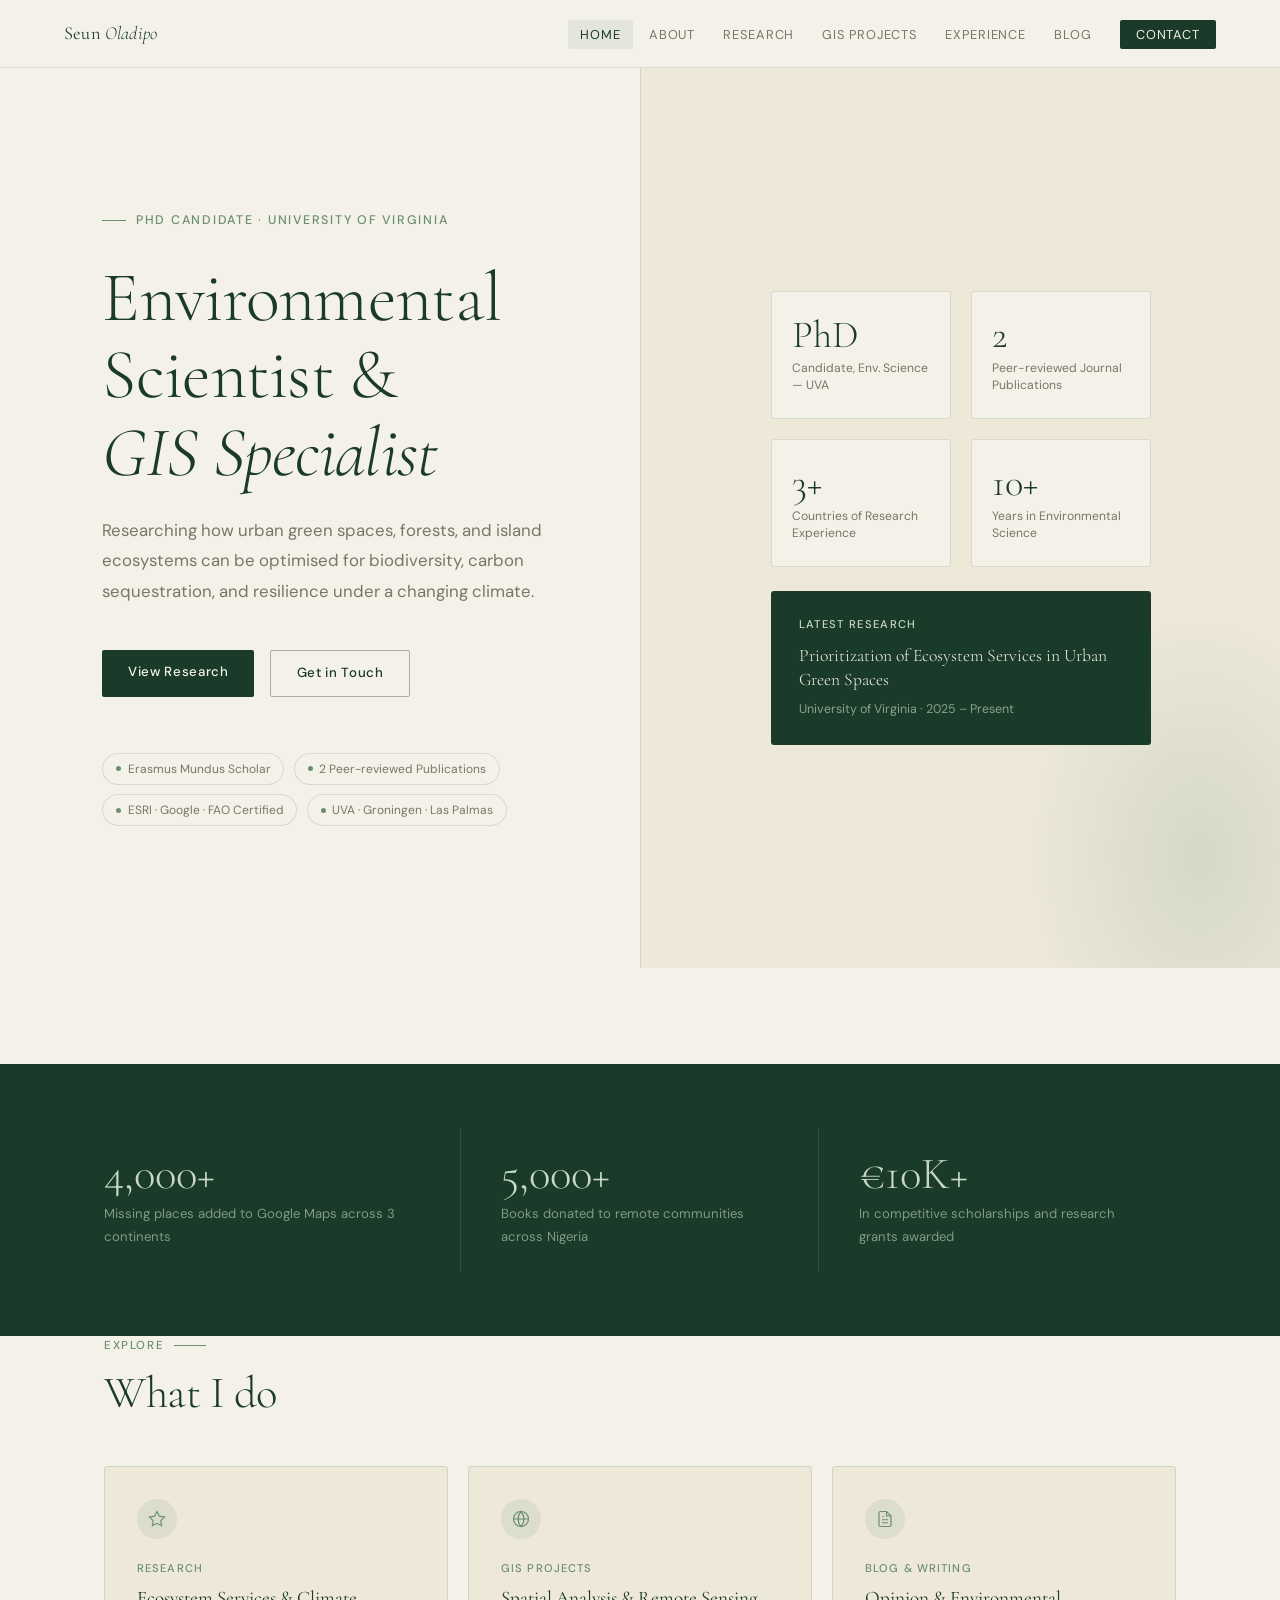
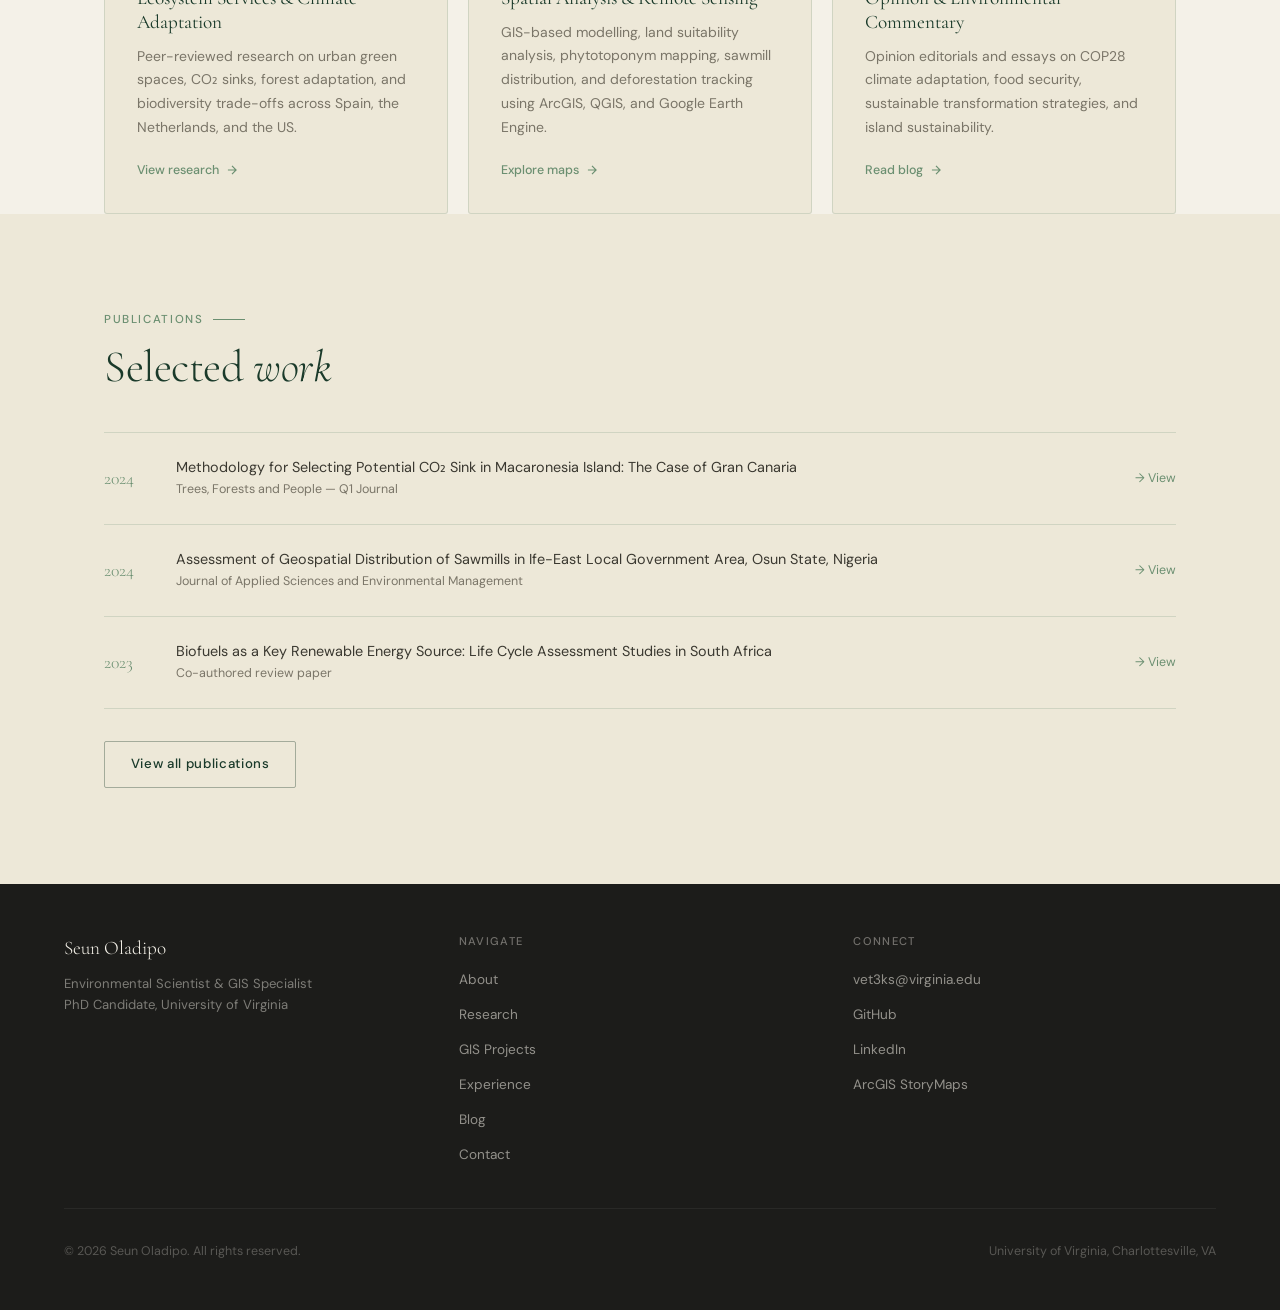
==== commit e9275648: "Add files via upload" ====
--- a/index.html
+++ b/index.html
@@ -1,961 +1,433 @@
-<!DOCTYPE html>
-<html lang="en">
-<head>
-  <meta charset="UTF-8" />
-  <meta name="viewport" content="width=device-width, initial-scale=1.0" />
-  <title>Seun Oladipo — Environmental Scientist & GIS Specialist</title>
-  <link rel="preconnect" href="https://fonts.googleapis.com" />
-  <link rel="preconnect" href="https://fonts.gstatic.com" crossorigin />
-  <link href="https://fonts.googleapis.com/css2?family=Cormorant+Garamond:ital,wght@0,300;0,400;0,600;1,300;1,400&family=DM+Sans:wght@300;400;500&display=swap" rel="stylesheet" />
-
-  <style>
-    *, *::before, *::after { box-sizing: border-box; margin: 0; padding: 0; }
-
-    :root {
-      --forest:      #1a3a2a;
-      --moss:        #2e5c3e;
-      --sage:        #6b8f71;
-      --mist:        #c8d8c2;
-      --cream:       #f4f1e8;
-      --parchment:   #ede8d8;
-      --earth:       #7a6848;
-      --ink:         #1c1c1a;
-      --text-body:   #3a3830;
-      --text-muted:  #7a7568;
-
-      --serif:  'Cormorant Garamond', Georgia, serif;
-      --sans:   'DM Sans', system-ui, sans-serif;
-
-      --nav-h: 64px;
-    }
-
-    html { scroll-behavior: smooth; }
-
-    body {
-      font-family: var(--sans);
-      font-size: 16px;
-      line-height: 1.7;
-      color: var(--text-body);
-      background: var(--cream);
-      overflow-x: hidden;
-    }
-
-    /* ─── NAV ───────────────────────────────────────────────────────────── */
-    nav {
-      position: fixed;
-      top: 0; left: 0; right: 0;
-      height: var(--nav-h);
-      background: rgba(244, 241, 232, 0.92);
-      backdrop-filter: blur(12px);
-      -webkit-backdrop-filter: blur(12px);
-      border-bottom: 1px solid rgba(107, 143, 113, 0.2);
-      display: flex;
-      align-items: center;
-      justify-content: space-between;
-      padding: 0 clamp(1.5rem, 5vw, 4rem);
-      z-index: 100;
-    }
-
-    .nav-brand {
-      font-family: var(--serif);
-      font-size: 1.2rem;
-      font-weight: 400;
-      color: var(--forest);
-      letter-spacing: 0.01em;
-      text-decoration: none;
-    }
-
-    .nav-links {
-      display: flex;
-      gap: 2rem;
-      list-style: none;
-    }
-
-    .nav-links a {
-      font-size: 0.82rem;
-      font-weight: 400;
-      letter-spacing: 0.08em;
-      text-transform: uppercase;
-      color: var(--text-muted);
-      text-decoration: none;
-      transition: color 0.2s;
-    }
-
-    .nav-links a:hover { color: var(--forest); }
-
-    /* ─── HERO ──────────────────────────────────────────────────────────── */
-    .hero {
-      min-height: 100vh;
-      padding: calc(var(--nav-h) + 6rem) clamp(1.5rem, 8vw, 8rem) 6rem;
-      display: grid;
-      grid-template-columns: 1fr 1fr;
-      gap: 4rem;
-      align-items: center;
-      position: relative;
-      overflow: hidden;
-    }
-
-    /* Organic background shapes */
-    .hero::before {
-      content: '';
-      position: absolute;
-      top: -10%;
-      right: -5%;
-      width: 55vw;
-      height: 90vh;
-      background: radial-gradient(ellipse at 60% 40%, rgba(46,92,62,0.10) 0%, transparent 70%),
-                  radial-gradient(ellipse at 80% 70%, rgba(107,143,113,0.08) 0%, transparent 60%);
-      border-radius: 40% 60% 70% 30% / 40% 50% 60% 50%;
-      pointer-events: none;
-    }
-
-    .hero::after {
-      content: '';
-      position: absolute;
-      bottom: 5%;
-      left: -8%;
-      width: 35vw;
-      height: 50vh;
-      background: radial-gradient(ellipse, rgba(200, 216, 194, 0.25) 0%, transparent 70%);
-      border-radius: 30% 70% 50% 50% / 50% 30% 70% 40%;
-      pointer-events: none;
-    }
-
-    .hero-text { position: relative; z-index: 1; }
-
-    .hero-eyebrow {
-      display: inline-flex;
-      align-items: center;
-      gap: 0.5rem;
-      font-size: 0.78rem;
-      font-weight: 500;
-      letter-spacing: 0.12em;
-      text-transform: uppercase;
-      color: var(--sage);
-      margin-bottom: 1.5rem;
-    }
-
-    .hero-eyebrow::before {
-      content: '';
-      display: block;
-      width: 28px;
-      height: 1px;
-      background: var(--sage);
-    }
-
-    h1 {
-      font-family: var(--serif);
-      font-size: clamp(3rem, 6vw, 5.5rem);
-      font-weight: 300;
-      line-height: 1.05;
-      color: var(--forest);
-      letter-spacing: -0.01em;
-      margin-bottom: 1.5rem;
-    }
-
-    h1 em {
-      font-style: italic;
-      font-weight: 300;
-    }
-
-    .hero-bio {
-      font-size: 1.05rem;
-      color: var(--text-muted);
-      max-width: 420px;
-      line-height: 1.75;
-      margin-bottom: 2.5rem;
-    }
-
-    .hero-ctas {
-      display: flex;
-      gap: 1rem;
-      flex-wrap: wrap;
-    }
-
-    .btn-primary {
-      display: inline-block;
-      padding: 0.75rem 1.75rem;
-      background: var(--forest);
-      color: var(--cream);
-      border-radius: 2px;
-      font-size: 0.85rem;
-      font-weight: 500;
-      letter-spacing: 0.04em;
-      text-decoration: none;
-      transition: background 0.2s, transform 0.15s;
-    }
-
-    .btn-primary:hover { background: var(--moss); transform: translateY(-1px); }
-
-    .btn-secondary {
-      display: inline-block;
-      padding: 0.75rem 1.75rem;
-      background: transparent;
-      color: var(--forest);
-      border: 1px solid rgba(26, 58, 42, 0.3);
-      border-radius: 2px;
-      font-size: 0.85rem;
-      font-weight: 500;
-      letter-spacing: 0.04em;
-      text-decoration: none;
-      transition: border-color 0.2s, background 0.2s, transform 0.15s;
-    }
-
-    .btn-secondary:hover {
-      border-color: var(--forest);
-      background: rgba(26, 58, 42, 0.04);
-      transform: translateY(-1px);
-    }
-
-    /* Hero graphic panel */
-    .hero-graphic {
-      position: relative;
-      z-index: 1;
-      display: flex;
-      justify-content: center;
-      align-items: center;
-    }
-
-    .hero-card {
-      width: 100%;
-      max-width: 380px;
-      background: var(--parchment);
-      border: 1px solid rgba(107,143,113,0.25);
-      border-radius: 4px;
-      padding: 2.5rem;
-      position: relative;
-    }
-
-    .hero-card::before {
-      content: '';
-      position: absolute;
-      top: -12px;
-      left: -12px;
-      right: 12px;
-      bottom: -12px;
-      border: 1px solid rgba(107,143,113,0.15);
-      border-radius: 4px;
-      z-index: -1;
-    }
-
-    .card-label {
-      font-size: 0.72rem;
-      font-weight: 500;
-      letter-spacing: 0.12em;
-      text-transform: uppercase;
-      color: var(--sage);
-      margin-bottom: 1.5rem;
-    }
-
-    .interest-list {
-      list-style: none;
-      display: flex;
-      flex-direction: column;
-      gap: 0.85rem;
-    }
-
-    .interest-list li {
-      display: flex;
-      align-items: center;
-      gap: 0.75rem;
-      font-size: 0.9rem;
-      color: var(--text-body);
-    }
-
-    .interest-dot {
-      width: 6px;
-      height: 6px;
-      border-radius: 50%;
-      background: var(--sage);
-      flex-shrink: 0;
-    }
-
-    .card-divider {
-      height: 1px;
-      background: rgba(107,143,113,0.2);
-      margin: 1.75rem 0;
-    }
-
-    .card-stat {
-      display: grid;
-      grid-template-columns: 1fr 1fr;
-      gap: 1.25rem;
-    }
-
-    .stat-item {}
-    .stat-number {
-      font-family: var(--serif);
-      font-size: 2rem;
-      font-weight: 300;
-      color: var(--forest);
-      line-height: 1;
-    }
-
-    .stat-label {
-      font-size: 0.75rem;
-      color: var(--text-muted);
-      margin-top: 0.25rem;
-    }
-
-    /* ─── SECTION COMMON ────────────────────────────────────────────────── */
-    section {
-      padding: 7rem clamp(1.5rem, 8vw, 8rem);
-    }
-
-    .section-header {
-      margin-bottom: 4rem;
-    }
-
-    .section-number {
-      font-size: 0.72rem;
-      font-weight: 500;
-      letter-spacing: 0.14em;
-      text-transform: uppercase;
-      color: var(--sage);
-      display: flex;
-      align-items: center;
-      gap: 0.6rem;
-      margin-bottom: 0.75rem;
-    }
-
-    .section-number::after {
-      content: '';
-      display: block;
-      height: 1px;
-      width: 36px;
-      background: var(--sage);
-    }
-
-    h2 {
-      font-family: var(--serif);
-      font-size: clamp(2.2rem, 4vw, 3.5rem);
-      font-weight: 300;
-      color: var(--forest);
-      line-height: 1.1;
-      letter-spacing: -0.01em;
-    }
-
-    h2 em { font-style: italic; }
-
-    /* ─── ABOUT ─────────────────────────────────────────────────────────── */
-    #about { background: var(--parchment); }
-
-    .about-grid {
-      display: grid;
-      grid-template-columns: 1fr 1fr;
-      gap: 5rem;
-      align-items: start;
-    }
-
-    .about-text p {
-      font-size: 1.05rem;
-      color: var(--text-body);
-      line-height: 1.8;
-      margin-bottom: 1.25rem;
-    }
-
-    .about-text p:last-child { margin-bottom: 0; }
-
-    .pull-quote {
-      font-family: var(--serif);
-      font-size: 1.5rem;
-      font-weight: 300;
-      font-style: italic;
-      color: var(--forest);
-      line-height: 1.4;
-      border-left: 2px solid var(--sage);
-      padding-left: 1.5rem;
-      margin: 2.5rem 0;
-    }
-
-    .about-sidebar {}
-
-    .sidebar-block {
-      background: var(--cream);
-      border: 1px solid rgba(107,143,113,0.2);
-      border-radius: 3px;
-      padding: 1.75rem;
-      margin-bottom: 1.25rem;
-    }
-
-    .sidebar-block-title {
-      font-size: 0.72rem;
-      font-weight: 500;
-      letter-spacing: 0.12em;
-      text-transform: uppercase;
-      color: var(--sage);
-      margin-bottom: 1rem;
-    }
-
-    .tag-list {
-      display: flex;
-      flex-wrap: wrap;
-      gap: 0.5rem;
-    }
-
-    .tag {
-      display: inline-block;
-      padding: 0.3rem 0.8rem;
-      background: rgba(107,143,113,0.12);
-      color: var(--moss);
-      border-radius: 2px;
-      font-size: 0.8rem;
-      font-weight: 400;
-    }
-
-    /* ─── RESEARCH / PROJECTS ───────────────────────────────────────────── */
-    #research { background: var(--cream); }
-
-    .projects-grid {
-      display: grid;
-      grid-template-columns: repeat(auto-fit, minmax(320px, 1fr));
-      gap: 1.5rem;
-    }
-
-    .project-card {
-      background: var(--parchment);
-      border: 1px solid rgba(107,143,113,0.2);
-      border-radius: 3px;
-      padding: 2.25rem;
-      position: relative;
-      overflow: hidden;
-      transition: transform 0.25s, box-shadow 0.25s;
-    }
-
-    .project-card::before {
-      content: '';
-      position: absolute;
-      top: 0; left: 0;
-      width: 3px;
-      height: 0;
-      background: var(--sage);
-      transition: height 0.3s;
-    }
-
-    .project-card:hover { transform: translateY(-4px); box-shadow: 0 12px 40px rgba(26,58,42,0.08); }
-    .project-card:hover::before { height: 100%; }
-
-    .project-icon {
-      width: 44px;
-      height: 44px;
-      background: rgba(107,143,113,0.12);
-      border-radius: 50%;
-      display: flex;
-      align-items: center;
-      justify-content: center;
-      margin-bottom: 1.5rem;
-    }
-
-    .project-icon svg { width: 20px; height: 20px; stroke: var(--sage); fill: none; stroke-width: 1.5; }
-
-    .project-card h3 {
-      font-family: var(--serif);
-      font-size: 1.35rem;
-      font-weight: 400;
-      color: var(--forest);
-      line-height: 1.2;
-      margin-bottom: 0.75rem;
-    }
-
-    .project-card p {
-      font-size: 0.9rem;
-      color: var(--text-muted);
-      line-height: 1.7;
-    }
-
-    .project-meta {
-      margin-top: 1.5rem;
-      padding-top: 1.25rem;
-      border-top: 1px solid rgba(107,143,113,0.15);
-      display: flex;
-      gap: 0.5rem;
-      flex-wrap: wrap;
-    }
-
-    /* ─── EXPERIENCE ────────────────────────────────────────────────────── */
-    #experience { background: var(--forest); }
-
-    #experience .section-number { color: var(--mist); }
-    #experience .section-number::after { background: var(--mist); }
-    #experience h2 { color: var(--cream); }
-
-    .timeline {
-      display: grid;
-      grid-template-columns: 1fr 1fr;
-      gap: 3rem 5rem;
-      margin-top: 4rem;
-    }
-
-    .timeline-item {}
-
-    .timeline-category {
-      font-size: 0.7rem;
-      font-weight: 500;
-      letter-spacing: 0.12em;
-      text-transform: uppercase;
-      color: var(--sage);
-      margin-bottom: 0.75rem;
-    }
-
-    .timeline-item h3 {
-      font-family: var(--serif);
-      font-size: 1.3rem;
-      font-weight: 400;
-      color: var(--cream);
-      line-height: 1.2;
-      margin-bottom: 0.75rem;
-    }
-
-    .timeline-item p {
-      font-size: 0.9rem;
-      color: rgba(200, 216, 194, 0.75);
-      line-height: 1.7;
-    }
-
-    .timeline-divider {
-      height: 1px;
-      background: rgba(107,143,113,0.25);
-      margin-top: 1.5rem;
-    }
-
-    /* ─── CONTACT ───────────────────────────────────────────────────────── */
-    #contact { background: var(--parchment); }
-
-    .contact-grid {
-      display: grid;
-      grid-template-columns: 1fr 1fr;
-      gap: 5rem;
-      align-items: start;
-    }
-
-    .contact-intro {
-      font-size: 1.05rem;
-      color: var(--text-muted);
-      line-height: 1.8;
-      margin-top: 1.5rem;
-    }
-
-    .contact-details {
-      display: flex;
-      flex-direction: column;
-      gap: 1.25rem;
-    }
-
-    .contact-item {
-      display: flex;
-      gap: 1rem;
-      align-items: flex-start;
-      padding: 1.5rem;
-      background: var(--cream);
-      border: 1px solid rgba(107,143,113,0.2);
-      border-radius: 3px;
-      text-decoration: none;
-      transition: border-color 0.2s, transform 0.2s;
-    }
-
-    .contact-item:hover {
-      border-color: var(--sage);
-      transform: translateX(4px);
-    }
-
-    .contact-item-icon {
-      width: 36px;
-      height: 36px;
-      background: rgba(107,143,113,0.12);
-      border-radius: 50%;
-      display: flex;
-      align-items: center;
-      justify-content: center;
-      flex-shrink: 0;
-    }
-
-    .contact-item-icon svg { width: 16px; height: 16px; stroke: var(--sage); fill: none; stroke-width: 1.75; }
-
-    .contact-item-text {}
-    .contact-item-label { font-size: 0.72rem; font-weight: 500; letter-spacing: 0.08em; text-transform: uppercase; color: var(--text-muted); }
-    .contact-item-value { font-size: 0.95rem; color: var(--forest); margin-top: 0.1rem; }
-
-    /* ─── FOOTER ────────────────────────────────────────────────────────── */
-    footer {
-      background: var(--ink);
-      padding: 2.5rem clamp(1.5rem, 8vw, 8rem);
-      display: flex;
-      align-items: center;
-      justify-content: space-between;
-      gap: 1rem;
-      flex-wrap: wrap;
-    }
-
-    .footer-brand {
-      font-family: var(--serif);
-      font-size: 1rem;
-      font-weight: 300;
-      color: rgba(244, 241, 232, 0.6);
-    }
-
-    .footer-copy {
-      font-size: 0.78rem;
-      color: rgba(244, 241, 232, 0.35);
-    }
-
-    /* ─── FADE IN ────────────────────────────────────────────────────────── */
-    .fade-in {
-      opacity: 0;
-      transform: translateY(20px);
-      transition: opacity 0.7s ease, transform 0.7s ease;
-    }
-
-    .fade-in.visible {
-      opacity: 1;
-      transform: none;
-    }
-
-    /* ─── RESPONSIVE ────────────────────────────────────────────────────── */
-    @media (max-width: 860px) {
-      .hero {
-        grid-template-columns: 1fr;
-        padding-top: calc(var(--nav-h) + 3.5rem);
-      }
-
-      .hero-graphic { display: none; }
-
-      .about-grid,
-      .contact-grid,
-      .timeline {
-        grid-template-columns: 1fr;
-        gap: 2rem;
-      }
-
-      .nav-links { display: none; }
-    }
-  </style>
-</head>
-
-<body>
-
-  <!-- NAV -->
-  <nav>
-    <a href="#" class="nav-brand">Seun Oladipo</a>
-    <ul class="nav-links">
-      <li><a href="#about">About</a></li>
-      <li><a href="#research">Research</a></li>
-      <li><a href="#experience">Experience</a></li>
-      <li><a href="#contact">Contact</a></li>
-    </ul>
-  </nav>
-
-  <!-- HERO -->
-  <section class="hero" id="home">
-    <div class="hero-text fade-in">
-      <span class="hero-eyebrow">Environmental Scientist &amp; GIS Specialist</span>
-      <h1>Where <em>science</em><br>meets landscape</h1>
-      <p class="hero-bio">
-        Researching how forests adapt, ecosystems thrive, and landscapes
-        respond to climate change — using spatial science and GIS to
-        turn complex environments into actionable insight.
-      </p>
-      <div class="hero-ctas">
-        <a href="#research" class="btn-primary">View Research</a>
-        <a href="#contact" class="btn-secondary">Get in Touch</a>
-      </div>
-    </div>
-
-    <div class="hero-graphic fade-in" style="transition-delay: 0.2s;">
-      <div class="hero-card">
-        <p class="card-label">Research Focus</p>
-        <ul class="interest-list">
-          <li><span class="interest-dot"></span>Forest adaptation &amp; climate resilience</li>
-          <li><span class="interest-dot"></span>Biodiversity under environmental change</li>
-          <li><span class="interest-dot"></span>Ecosystem services &amp; trade-off analysis</li>
-          <li><span class="interest-dot"></span>GIS &amp; remote sensing for environmental modelling</li>
-        </ul>
-        <div class="card-divider"></div>
-        <div class="card-stat">
-          <div class="stat-item">
-            <div class="stat-number">2</div>
-            <div class="stat-label">Graduate Degrees</div>
-          </div>
-          <div class="stat-item">
-            <div class="stat-number">3+</div>
-            <div class="stat-label">Research Projects</div>
-          </div>
-          <div class="stat-item">
-            <div class="stat-number">GIS</div>
-            <div class="stat-label">Core Expertise</div>
-          </div>
-          <div class="stat-item">
-            <div class="stat-number">Open</div>
-            <div class="stat-label">to PhD Opportunities</div>
-          </div>
-        </div>
-      </div>
-    </div>
-  </section>
-
-  <!-- ABOUT -->
-  <section id="about">
-    <div class="section-header fade-in">
-      <div class="section-number">01</div>
-      <h2>About <em>me</em></h2>
-    </div>
-
-    <div class="about-grid">
-      <div class="about-text fade-in">
-        <p>
-          I am an environmental scientist with a strong background in forestry, spatial science,
-          and GIS-based environmental analysis. My academic and professional work focuses on
-          understanding how forest and landscape management strategies can enhance biodiversity,
-          ecosystem services, and resilience under climate change.
-        </p>
-        <blockquote class="pull-quote">
-          "Forests are among our most complex natural systems — and our most important allies
-          against a changing climate."
-        </blockquote>
-        <p>
-          My interdisciplinary training spans ecology, geospatial modelling, and environmental
-          policy, allowing me to bridge the gap between scientific research and practical
-          conservation strategies. I am actively seeking PhD opportunities and research
-          collaborations that push the frontier of forest science.
-        </p>
-      </div>
-
-      <div class="about-sidebar fade-in" style="transition-delay: 0.15s;">
-        <div class="sidebar-block">
-          <p class="sidebar-block-title">Education</p>
-          <p style="font-size:0.9rem; color: var(--text-body); margin-bottom: 0.5rem;">
-            <strong style="font-weight:500;">MSc Spatial Science</strong><br>
-            <span style="color: var(--text-muted); font-size: 0.82rem;">Island and Sustainability</span>
-          </p>
-          <p style="font-size:0.9rem; color: var(--text-body);">
-            <strong style="font-weight:500;">B.Agric.Tech Forestry</strong><br>
-            <span style="color: var(--text-muted); font-size: 0.82rem;">Forestry &amp; Wood Technology</span>
-          </p>
-        </div>
-
-        <div class="sidebar-block">
-          <p class="sidebar-block-title">Technical Skills</p>
-          <div class="tag-list">
-            <span class="tag">GIS Modelling</span>
-            <span class="tag">Remote Sensing</span>
-            <span class="tag">ArcGIS / QGIS</span>
-            <span class="tag">Spatial Analysis</span>
-            <span class="tag">R / Python</span>
-            <span class="tag">Ecological Surveys</span>
-            <span class="tag">Land Suitability</span>
-            <span class="tag">Climate Data</span>
-          </div>
-        </div>
-      </div>
-    </div>
-  </section>
-
-  <!-- RESEARCH & PROJECTS -->
-  <section id="research">
-    <div class="section-header fade-in">
-      <div class="section-number">02</div>
-      <h2>Selected <em>projects</em></h2>
-    </div>
-
-    <div class="projects-grid">
-
-      <div class="project-card fade-in">
-        <div class="project-icon">
-          <svg viewBox="0 0 24 24"><path d="M12 2C6.48 2 2 6.48 2 12s4.48 10 10 10 10-4.48 10-10S17.52 2 12 2z"/><path d="M12 6v6l4 2"/></svg>
-        </div>
-        <h3>Land Suitability Analysis for Afforestation</h3>
-        <p>
-          Developed a GIS-based land suitability model for afforestation and reforestation
-          in Gran Canaria, Spain — assessing ecological and climatic constraints to support
-          climate mitigation strategies.
-        </p>
-        <div class="project-meta">
-          <span class="tag">GIS Modelling</span>
-          <span class="tag">Spain</span>
-          <span class="tag">Climate Mitigation</span>
-        </div>
-      </div>
-
-      <div class="project-card fade-in" style="transition-delay: 0.1s;">
-        <div class="project-icon">
-          <svg viewBox="0 0 24 24"><path d="M3 3h18v18H3zM3 9h18M3 15h18M9 3v18M15 3v18"/></svg>
-        </div>
-        <h3>Forest Adaptation Trade-offs</h3>
-        <p>
-          Evaluated biodiversity and ecosystem service trade-offs across alternative forest
-          adaptation approaches under projected climate scenarios, contributing to evidence-based
-          forestry policy.
-        </p>
-        <div class="project-meta">
-          <span class="tag">Biodiversity</span>
-          <span class="tag">Ecosystem Services</span>
-          <span class="tag">Climate Scenarios</span>
-        </div>
-      </div>
-
-      <div class="project-card fade-in" style="transition-delay: 0.2s;">
-        <div class="project-icon">
-          <svg viewBox="0 0 24 24"><circle cx="12" cy="12" r="3"/><path d="M12 2v4M12 18v4M4.22 4.22l2.83 2.83M16.95 16.95l2.83 2.83M2 12h4M18 12h4M4.22 19.78l2.83-2.83M16.95 7.05l2.83-2.83"/></svg>
-        </div>
-        <h3>Community Mapping &amp; Tree Planting</h3>
-        <p>
-          Led participatory community mapping projects and contributed to large-scale tree
-          planting initiatives, connecting grassroots conservation with spatial data collection
-          and environmental education.
-        </p>
-        <div class="project-meta">
-          <span class="tag">Community</span>
-          <span class="tag">Field Work</span>
-          <span class="tag">Conservation</span>
-        </div>
-      </div>
-
-    </div>
-  </section>
-
-  <!-- EXPERIENCE -->
-  <section id="experience">
-    <div class="section-header fade-in">
-      <div class="section-number">03</div>
-      <h2>Experience &amp; <em>achievements</em></h2>
-    </div>
-
-    <div class="timeline">
-
-      <div class="timeline-item fade-in">
-        <p class="timeline-category">Academia</p>
-        <h3>Interdisciplinary Graduate Training</h3>
-        <p>
-          MSc in Spatial Science (Island and Sustainability) combining ecology,
-          GIS, and environmental modelling — with field research across
-          island ecosystems and data-driven landscape analysis.
-        </p>
-        <div class="timeline-divider"></div>
-      </div>
-
-      <div class="timeline-item fade-in" style="transition-delay: 0.1s;">
-        <p class="timeline-category">Undergraduate Research</p>
-        <h3>Forestry &amp; Wood Technology</h3>
-        <p>
-          B.Agric.Tech in Forestry, building a foundation in tropical forest
-          ecology, silviculture, and resource management — with applied
-          fieldwork across Nigerian forest ecosystems.
-        </p>
-        <div class="timeline-divider"></div>
-      </div>
-
-      <div class="timeline-item fade-in" style="transition-delay: 0.2s;">
-        <p class="timeline-category">Leadership</p>
-        <h3>Drug-Free Club Founder</h3>
-        <p>
-          Established a Drug-Free Club in a Nigerian technical college,
-          demonstrating early leadership and a commitment to community
-          wellbeing and youth development.
-        </p>
-        <div class="timeline-divider"></div>
-      </div>
-
-      <div class="timeline-item fade-in" style="transition-delay: 0.3s;">
-        <p class="timeline-category">Community</p>
-        <h3>Food Security Initiative</h3>
-        <p>
-          Co-sponsored a student-led food security initiative, connecting
-          environmental science principles with practical community action
-          and sustainable resource management.
-        </p>
-        <div class="timeline-divider"></div>
-      </div>
-
-    </div>
-  </section>
-
-  <!-- CONTACT -->
-  <section id="contact">
-    <div class="section-header fade-in">
-      <div class="section-number">04</div>
-      <h2>Let's <em>connect</em></h2>
-    </div>
-
-    <div class="contact-grid">
-      <div class="fade-in">
-        <p class="contact-intro">
-          I am open to research collaborations, PhD opportunities, and
-          professional engagements in environmental science, GIS, and
-          forest ecology. If you are working on something meaningful,
-          I would love to hear from you.
-        </p>
-      </div>
-
-      <div class="contact-details fade-in" style="transition-delay: 0.1s;">
-        <a href="mailto:seunoladipo@gmail.com" class="contact-item">
-          <div class="contact-item-icon">
-            <svg viewBox="0 0 24 24"><path d="M4 4h16c1.1 0 2 .9 2 2v12c0 1.1-.9 2-2 2H4c-1.1 0-2-.9-2-2V6c0-1.1.9-2 2-2z"/><polyline points="22,6 12,13 2,6"/></svg>
-          </div>
-          <div class="contact-item-text">
-            <div class="contact-item-label">Email</div>
-            <div class="contact-item-value">seunoladipo@gmail.com</div>
-          </div>
-        </a>
-
-        <a href="https://github.com/seunoladipo" target="_blank" rel="noopener" class="contact-item">
-          <div class="contact-item-icon">
-            <svg viewBox="0 0 24 24"><path d="M9 19c-5 1.5-5-2.5-7-3m14 6v-3.87a3.37 3.37 0 0 0-.94-2.61c3.14-.35 6.44-1.54 6.44-7A5.44 5.44 0 0 0 20 4.77 5.07 5.07 0 0 0 19.91 1S18.73.65 16 2.48a13.38 13.38 0 0 0-7 0C6.27.65 5.09 1 5.09 1A5.07 5.07 0 0 0 5 4.77a5.44 5.44 0 0 0-1.5 3.78c0 5.42 3.3 6.61 6.44 7A3.37 3.37 0 0 0 9 18.13V22"/></svg>
-          </div>
-          <div class="contact-item-text">
-            <div class="contact-item-label">GitHub</div>
-            <div class="contact-item-value">github.com/seunoladipo</div>
-          </div>
-        </a>
-
-        <a href="https://www.linkedin.com" target="_blank" rel="noopener" class="contact-item">
-          <div class="contact-item-icon">
-            <svg viewBox="0 0 24 24"><path d="M16 8a6 6 0 0 1 6 6v7h-4v-7a2 2 0 0 0-2-2 2 2 0 0 0-2 2v7h-4v-7a6 6 0 0 1 6-6z"/><rect x="2" y="9" width="4" height="12"/><circle cx="4" cy="4" r="2"/></svg>
-          </div>
-          <div class="contact-item-text">
-            <div class="contact-item-label">LinkedIn</div>
-            <div class="contact-item-value">Connect on LinkedIn</div>
-          </div>
-        </a>
-      </div>
-    </div>
-  </section>
-
-  <!-- FOOTER -->
-  <footer>
-    <span class="footer-brand">Seun Oladipo</span>
-    <span class="footer-copy">&copy; 2026 — Environmental Scientist &amp; GIS Specialist</span>
-  </footer>
-
-  <script>
-    // Fade-in on scroll
-    const observer = new IntersectionObserver((entries) => {
-      entries.forEach(entry => {
-        if (entry.isIntersecting) {
-          entry.target.classList.add('visible');
-        }
-      });
-    }, { threshold: 0.1 });
-
-    document.querySelectorAll('.fade-in').forEach(el => observer.observe(el));
-
-    // Smooth active nav highlight
-    const sections = document.querySelectorAll('section[id]');
-    const navLinks = document.querySelectorAll('.nav-links a');
-
-    const navObserver = new IntersectionObserver((entries) => {
-      entries.forEach(entry => {
-        if (entry.isIntersecting) {
-          navLinks.forEach(link => {
-            link.style.color = '';
-            if (link.getAttribute('href') === '#' + entry.target.id) {
-              link.style.color = 'var(--forest)';
-            }
-          });
-        }
-      });
-    }, { threshold: 0.4 });
-
-    sections.forEach(s => navObserver.observe(s));
-  </script>
-
-</body>
-</html>
+<!DOCTYPE html>
+<html lang="en">
+<head>
+  <meta charset="UTF-8"/>
+  <meta name="viewport" content="width=device-width, initial-scale=1.0"/>
+  <title>Seun Oladipo — Environmental Scientist & GIS Specialist</title>
+  <link rel="stylesheet" href="style.css"/>
+  <style>
+    /* ── HOME HERO ─────────────────────────────────────── */
+    .hero {
+      min-height: 100vh;
+      padding-top: var(--nav-h);
+      display: grid;
+      grid-template-columns: 1fr 1fr;
+      align-items: center;
+      overflow: hidden;
+      position: relative;
+    }
+
+    .hero-left {
+      padding: 5rem clamp(1.25rem, 5vw, 4rem) 5rem clamp(1.25rem, 8vw, 8rem);
+      position: relative;
+      z-index: 2;
+    }
+
+    .hero-eyebrow {
+      display: flex;
+      align-items: center;
+      gap: 0.6rem;
+      font-size: 0.78rem;
+      font-weight: 500;
+      letter-spacing: 0.14em;
+      text-transform: uppercase;
+      color: var(--sage);
+      margin-bottom: 1.75rem;
+    }
+    .hero-eyebrow::before { content: ''; display: block; width: 24px; height: 1px; background: var(--sage); }
+
+    .hero h1 { margin-bottom: 1.5rem; }
+
+    .hero-sub {
+      font-size: 1.05rem;
+      color: var(--muted);
+      max-width: 440px;
+      line-height: 1.8;
+      margin-bottom: 2.75rem;
+    }
+
+    .hero-ctas { display: flex; gap: 1rem; flex-wrap: wrap; }
+
+    .hero-badges {
+      margin-top: 3.5rem;
+      display: flex;
+      flex-wrap: wrap;
+      gap: 0.6rem;
+    }
+
+    .badge {
+      display: inline-flex;
+      align-items: center;
+      gap: 0.4rem;
+      font-size: 0.75rem;
+      font-weight: 400;
+      padding: 0.3rem 0.8rem;
+      background: var(--cream);
+      border: 1px solid var(--border);
+      border-radius: 20px;
+      color: var(--muted);
+    }
+
+    .badge-dot {
+      width: 5px; height: 5px;
+      border-radius: 50%;
+      background: var(--sage);
+    }
+
+    /* ── HERO RIGHT ─────────────────────────────────────── */
+    .hero-right {
+      height: 100vh;
+      background: var(--parchment);
+      border-left: 1px solid var(--border);
+      display: flex;
+      flex-direction: column;
+      justify-content: center;
+      align-items: center;
+      padding: 3rem 2.5rem;
+      position: relative;
+      overflow: hidden;
+    }
+
+    .hero-right::before {
+      content: '';
+      position: absolute;
+      bottom: -15%;
+      right: -15%;
+      width: 55%;
+      height: 55%;
+      background: radial-gradient(ellipse, rgba(107,143,113,0.18) 0%, transparent 70%);
+      border-radius: 50%;
+    }
+
+    .stat-grid {
+      display: grid;
+      grid-template-columns: 1fr 1fr;
+      gap: 1.25rem;
+      width: 100%;
+      max-width: 380px;
+      margin-bottom: 1.5rem;
+    }
+
+    .stat-box {
+      background: var(--cream);
+      border: 1px solid var(--border);
+      border-radius: 3px;
+      padding: 1.5rem 1.25rem;
+    }
+
+    .stat-num {
+      font-family: var(--serif);
+      font-size: 2.4rem;
+      font-weight: 300;
+      color: var(--forest);
+      line-height: 1;
+      margin-bottom: 0.35rem;
+    }
+
+    .stat-lbl {
+      font-size: 0.76rem;
+      color: var(--muted);
+      line-height: 1.4;
+    }
+
+    .recent-card {
+      width: 100%;
+      max-width: 380px;
+      background: var(--forest);
+      border-radius: 3px;
+      padding: 1.5rem 1.75rem;
+      color: var(--cream);
+      position: relative;
+      z-index: 1;
+    }
+
+    .recent-label {
+      font-size: 0.7rem;
+      font-weight: 500;
+      letter-spacing: 0.12em;
+      text-transform: uppercase;
+      color: var(--mist);
+      margin-bottom: 0.6rem;
+    }
+
+    .recent-title {
+      font-family: var(--serif);
+      font-size: 1.1rem;
+      font-weight: 300;
+      color: var(--cream);
+      line-height: 1.35;
+      margin-bottom: 0.5rem;
+    }
+
+    .recent-meta { font-size: 0.78rem; color: rgba(200,216,194,0.65); }
+
+    /* ── INTRO STRIP ─────────────────────────────────────── */
+    .intro-strip {
+      background: var(--forest);
+      padding: 4rem 0;
+    }
+
+    .intro-strip-inner {
+      max-width: var(--page);
+      margin: 0 auto;
+      padding: 0 clamp(1.25rem, 5vw, 4rem);
+      display: grid;
+      grid-template-columns: repeat(3, 1fr);
+      gap: 0;
+    }
+
+    .intro-item {
+      padding: 1.5rem 2.5rem;
+      border-right: 1px solid rgba(107,143,113,0.25);
+    }
+    .intro-item:first-child { padding-left: 0; }
+    .intro-item:last-child { border-right: none; }
+
+    .intro-item-num {
+      font-family: var(--serif);
+      font-size: 2.8rem;
+      font-weight: 300;
+      color: var(--mist);
+      line-height: 1;
+      margin-bottom: 0.4rem;
+    }
+    .intro-item-label {
+      font-size: 0.82rem;
+      color: rgba(200,216,194,0.6);
+    }
+
+    /* ── HIGHLIGHTS ─────────────────────────────────────── */
+    .highlights { background: var(--cream); }
+
+    .highlights-grid {
+      display: grid;
+      grid-template-columns: repeat(3, 1fr);
+      gap: 1.25rem;
+      margin-top: 3rem;
+    }
+
+    .highlight-card {
+      background: var(--parchment);
+      border: 1px solid var(--border);
+      border-radius: 3px;
+      padding: 2rem;
+      text-decoration: none;
+      display: block;
+      position: relative;
+      overflow: hidden;
+      transition: transform 0.25s, box-shadow 0.25s;
+    }
+    .highlight-card:hover { transform: translateY(-4px); box-shadow: 0 16px 48px rgba(26,58,42,0.08); }
+
+    .highlight-card::after {
+      content: '';
+      position: absolute;
+      bottom: 0; left: 0;
+      width: 0; height: 2px;
+      background: var(--sage);
+      transition: width 0.3s;
+    }
+    .highlight-card:hover::after { width: 100%; }
+
+    .hc-icon {
+      width: 40px; height: 40px;
+      background: var(--sage-light);
+      border-radius: 50%;
+      display: flex; align-items: center; justify-content: center;
+      margin-bottom: 1.25rem;
+    }
+    .hc-icon svg { width: 18px; height: 18px; stroke: var(--sage); fill: none; stroke-width: 1.6; }
+
+    .hc-section {
+      font-size: 0.7rem; font-weight: 500; letter-spacing: 0.1em;
+      text-transform: uppercase; color: var(--sage); margin-bottom: 0.5rem;
+    }
+    .hc-title { font-family: var(--serif); font-size: 1.2rem; font-weight: 400; color: var(--forest); line-height: 1.25; margin-bottom: 0.65rem; }
+    .hc-desc { font-size: 0.875rem; color: var(--muted); line-height: 1.7; }
+
+    .hc-arrow {
+      display: flex; align-items: center; gap: 0.4rem;
+      font-size: 0.78rem; font-weight: 500; color: var(--sage);
+      margin-top: 1.25rem; text-decoration: none;
+    }
+    .hc-arrow svg { width: 14px; height: 14px; stroke: var(--sage); fill: none; stroke-width: 2; }
+
+    /* ── PUBLICATION PREVIEW ─────────────────────────────── */
+    .pub-preview { background: var(--parchment); }
+    .pub-preview-inner { max-width: var(--page); margin: 0 auto; padding: 0 clamp(1.25rem, 5vw, 4rem); }
+
+    .pub-list { list-style: none; margin-top: 2.5rem; }
+    .pub-list li {
+      border-top: 1px solid var(--border);
+      padding: 1.5rem 0;
+      display: grid;
+      grid-template-columns: auto 1fr auto;
+      gap: 1.5rem;
+      align-items: center;
+    }
+    .pub-list li:last-child { border-bottom: 1px solid var(--border); }
+
+    .pub-year { font-family: var(--serif); font-size: 1.1rem; font-weight: 300; color: var(--sage); min-width: 48px; }
+    .pub-title { font-size: 0.9rem; color: var(--text); line-height: 1.5; }
+    .pub-journal { font-size: 0.78rem; color: var(--muted); }
+    .pub-link { font-size: 0.78rem; color: var(--sage); text-decoration: none; white-space: nowrap; }
+    .pub-link:hover { color: var(--forest); }
+
+    /* RESPONSIVE */
+    @media (max-width: 900px) {
+      .hero { grid-template-columns: 1fr; }
+      .hero-right { display: none; }
+      .hero-left { padding: calc(var(--nav-h) + 3rem) clamp(1.25rem, 5vw, 4rem) 4rem; }
+      .intro-strip-inner { grid-template-columns: 1fr; }
+      .intro-item { border-right: none; border-bottom: 1px solid rgba(107,143,113,0.25); padding: 1.25rem 0; }
+      .highlights-grid { grid-template-columns: 1fr; }
+    }
+  </style>
+</head>
+<body>
+
+<!-- HERO -->
+<section class="hero" id="home">
+  <div class="hero-left">
+    <div class="hero-eyebrow fade">PhD Candidate · University of Virginia</div>
+    <h1 class="fade delay-1">Environmental<br>Scientist &amp;<br><em>GIS Specialist</em></h1>
+    <p class="hero-sub fade delay-2">
+      Researching how urban green spaces, forests, and island ecosystems
+      can be optimised for biodiversity, carbon sequestration, and
+      resilience under a changing climate.
+    </p>
+    <div class="hero-ctas fade delay-3">
+      <a href="research.html" class="btn btn-dark">View Research</a>
+      <a href="contact.html" class="btn btn-outline">Get in Touch</a>
+    </div>
+    <div class="hero-badges fade">
+      <span class="badge"><span class="badge-dot"></span> Erasmus Mundus Scholar</span>
+      <span class="badge"><span class="badge-dot"></span> 2 Peer-reviewed Publications</span>
+      <span class="badge"><span class="badge-dot"></span> ESRI · Google · FAO Certified</span>
+      <span class="badge"><span class="badge-dot"></span> UVA · Groningen · Las Palmas</span>
+    </div>
+  </div>
+
+  <div class="hero-right">
+    <div class="stat-grid fade">
+      <div class="stat-box">
+        <div class="stat-num">PhD</div>
+        <div class="stat-lbl">Candidate, Env. Science — UVA</div>
+      </div>
+      <div class="stat-box">
+        <div class="stat-num">2</div>
+        <div class="stat-lbl">Peer-reviewed Journal Publications</div>
+      </div>
+      <div class="stat-box">
+        <div class="stat-num">3+</div>
+        <div class="stat-lbl">Countries of Research Experience</div>
+      </div>
+      <div class="stat-box">
+        <div class="stat-num">10+</div>
+        <div class="stat-lbl">Years in Environmental Science</div>
+      </div>
+    </div>
+    <div class="recent-card fade delay-1">
+      <div class="recent-label">Latest Research</div>
+      <div class="recent-title">Prioritization of Ecosystem Services in Urban Green Spaces</div>
+      <div class="recent-meta">University of Virginia · 2025 – Present</div>
+    </div>
+  </div>
+</section>
+
+<!-- STATS STRIP -->
+<div class="intro-strip">
+  <div class="intro-strip-inner">
+    <div class="intro-item fade">
+      <div class="intro-item-num">4,000+</div>
+      <div class="intro-item-label">Missing places added to Google Maps across 3 continents</div>
+    </div>
+    <div class="intro-item fade delay-1">
+      <div class="intro-item-num">5,000+</div>
+      <div class="intro-item-label">Books donated to remote communities across Nigeria</div>
+    </div>
+    <div class="intro-item fade delay-2">
+      <div class="intro-item-num">€10K+</div>
+      <div class="intro-item-label">In competitive scholarships and research grants awarded</div>
+    </div>
+  </div>
+</div>
+
+<!-- HIGHLIGHTS -->
+<section class="highlights page-wrap">
+  <div class="section-eyebrow fade">Explore</div>
+  <h2 class="fade">What I do</h2>
+
+  <div class="highlights-grid">
+    <a href="research.html" class="highlight-card fade">
+      <div class="hc-icon">
+        <svg viewBox="0 0 24 24"><path d="M12 2l3.09 6.26L22 9.27l-5 4.87 1.18 6.88L12 17.77l-6.18 3.25L7 14.14 2 9.27l6.91-1.01L12 2z"/></svg>
+      </div>
+      <div class="hc-section">Research</div>
+      <div class="hc-title">Ecosystem Services & Climate Adaptation</div>
+      <div class="hc-desc">Peer-reviewed research on urban green spaces, CO₂ sinks, forest adaptation, and biodiversity trade-offs across Spain, the Netherlands, and the US.</div>
+      <div class="hc-arrow">View research <svg viewBox="0 0 24 24"><path d="M5 12h14M12 5l7 7-7 7"/></svg></div>
+    </a>
+
+    <a href="gis.html" class="highlight-card fade delay-1">
+      <div class="hc-icon">
+        <svg viewBox="0 0 24 24"><circle cx="12" cy="12" r="10"/><line x1="2" y1="12" x2="22" y2="12"/><path d="M12 2a15.3 15.3 0 0 1 4 10 15.3 15.3 0 0 1-4 10 15.3 15.3 0 0 1-4-10 15.3 15.3 0 0 1 4-10z"/></svg>
+      </div>
+      <div class="hc-section">GIS Projects</div>
+      <div class="hc-title">Spatial Analysis & Remote Sensing</div>
+      <div class="hc-desc">GIS-based modelling, land suitability analysis, phytotoponym mapping, sawmill distribution, and deforestation tracking using ArcGIS, QGIS, and Google Earth Engine.</div>
+      <div class="hc-arrow">Explore maps <svg viewBox="0 0 24 24"><path d="M5 12h14M12 5l7 7-7 7"/></svg></div>
+    </a>
+
+    <a href="blog.html" class="highlight-card fade delay-2">
+      <div class="hc-icon">
+        <svg viewBox="0 0 24 24"><path d="M14 2H6a2 2 0 0 0-2 2v16a2 2 0 0 0 2 2h12a2 2 0 0 0 2-2V8z"/><polyline points="14,2 14,8 20,8"/><line x1="16" y1="13" x2="8" y2="13"/><line x1="16" y1="17" x2="8" y2="17"/><polyline points="10,9 9,9 8,9"/></svg>
+      </div>
+      <div class="hc-section">Blog & Writing</div>
+      <div class="hc-title">Opinion & Environmental Commentary</div>
+      <div class="hc-desc">Opinion editorials and essays on COP28 climate adaptation, food security, sustainable transformation strategies, and island sustainability.</div>
+      <div class="hc-arrow">Read blog <svg viewBox="0 0 24 24"><path d="M5 12h14M12 5l7 7-7 7"/></svg></div>
+    </a>
+  </div>
+</section>
+
+<!-- PUBLICATION PREVIEW -->
+<section class="pub-preview">
+  <div class="pub-preview-inner">
+    <div class="section-eyebrow fade">Publications</div>
+    <h2 class="fade">Selected <em>work</em></h2>
+    <ul class="pub-list">
+      <li class="fade">
+        <span class="pub-year">2024</span>
+        <div>
+          <div class="pub-title">Methodology for Selecting Potential CO₂ Sink in Macaronesia Island: The Case of Gran Canaria</div>
+          <div class="pub-journal">Trees, Forests and People — Q1 Journal</div>
+        </div>
+        <a href="research.html" class="pub-link">→ View</a>
+      </li>
+      <li class="fade delay-1">
+        <span class="pub-year">2024</span>
+        <div>
+          <div class="pub-title">Assessment of Geospatial Distribution of Sawmills in Ife-East Local Government Area, Osun State, Nigeria</div>
+          <div class="pub-journal">Journal of Applied Sciences and Environmental Management</div>
+        </div>
+        <a href="research.html" class="pub-link">→ View</a>
+      </li>
+      <li class="fade delay-2">
+        <span class="pub-year">2023</span>
+        <div>
+          <div class="pub-title">Biofuels as a Key Renewable Energy Source: Life Cycle Assessment Studies in South Africa</div>
+          <div class="pub-journal">Co-authored review paper</div>
+        </div>
+        <a href="research.html" class="pub-link">→ View</a>
+      </li>
+    </ul>
+    <div style="margin-top: 2rem;" class="fade">
+      <a href="research.html" class="btn btn-outline">View all publications</a>
+    </div>
+  </div>
+</section>
+
+<script src="shared.js"></script>
+</body>
+</html>
--- a/style.css
+++ b/style.css
@@ -0,0 +1,337 @@
+/* ─────────────────────────────────────────────────────────
+   SEUN OLADIPO — PORTFOLIO WEBSITE
+   Shared Stylesheet
+───────────────────────────────────────────────────────── */
+
+@import url('https://fonts.googleapis.com/css2?family=Cormorant+Garamond:ital,wght@0,300;0,400;0,600;1,300;1,400;1,600&family=DM+Sans:opsz,wght@9..40,300;9..40,400;9..40,500&display=swap');
+
+*, *::before, *::after { box-sizing: border-box; margin: 0; padding: 0; }
+
+:root {
+  --forest:     #1a3a2a;
+  --moss:       #2e5c3e;
+  --sage:       #6b8f71;
+  --sage-light: rgba(107,143,113,0.12);
+  --mist:       #c8d8c2;
+  --cream:      #f4f1e8;
+  --parchment:  #ede8d8;
+  --warm-white: #faf8f3;
+  --earth:      #7a6848;
+  --ink:        #1c1c1a;
+  --text:       #3a3830;
+  --muted:      #7a7568;
+  --border:     rgba(107,143,113,0.22);
+
+  --serif: 'Cormorant Garamond', Georgia, serif;
+  --sans:  'DM Sans', system-ui, sans-serif;
+  --nav-h: 68px;
+  --page:  1200px;
+}
+
+html { scroll-behavior: smooth; }
+
+body {
+  font-family: var(--sans);
+  font-size: 16px;
+  line-height: 1.7;
+  color: var(--text);
+  background: var(--cream);
+  overflow-x: hidden;
+}
+
+/* ─── NAVIGATION ──────────────────────────────────────── */
+nav {
+  position: fixed;
+  top: 0; left: 0; right: 0;
+  height: var(--nav-h);
+  background: rgba(244,241,232,0.94);
+  backdrop-filter: blur(16px);
+  -webkit-backdrop-filter: blur(16px);
+  border-bottom: 1px solid var(--border);
+  display: flex;
+  align-items: center;
+  justify-content: space-between;
+  padding: 0 clamp(1.25rem, 5vw, 4rem);
+  z-index: 200;
+}
+
+.nav-brand {
+  font-family: var(--serif);
+  font-size: 1.15rem;
+  font-weight: 400;
+  color: var(--forest);
+  text-decoration: none;
+  letter-spacing: 0.01em;
+  flex-shrink: 0;
+}
+
+.nav-brand span {
+  font-style: italic;
+  font-weight: 300;
+}
+
+.nav-links {
+  display: flex;
+  align-items: center;
+  gap: 0.25rem;
+  list-style: none;
+}
+
+.nav-links a {
+  font-size: 0.8rem;
+  font-weight: 400;
+  letter-spacing: 0.07em;
+  text-transform: uppercase;
+  color: var(--muted);
+  text-decoration: none;
+  padding: 0.4rem 0.75rem;
+  border-radius: 2px;
+  transition: color 0.2s, background 0.2s;
+}
+
+.nav-links a:hover,
+.nav-links a.active {
+  color: var(--forest);
+  background: var(--sage-light);
+}
+
+.nav-cta {
+  margin-left: 0.75rem;
+  padding: 0.4rem 1rem !important;
+  background: var(--forest) !important;
+  color: var(--cream) !important;
+  border-radius: 2px !important;
+}
+
+.nav-cta:hover { background: var(--moss) !important; }
+
+.nav-toggle {
+  display: none;
+  flex-direction: column;
+  gap: 5px;
+  cursor: pointer;
+  padding: 4px;
+  background: none;
+  border: none;
+}
+
+.nav-toggle span {
+  width: 22px;
+  height: 1.5px;
+  background: var(--forest);
+  display: block;
+  transition: transform 0.3s, opacity 0.3s;
+}
+
+/* ─── PAGE WRAPPER ────────────────────────────────────── */
+.page-wrap {
+  max-width: var(--page);
+  margin: 0 auto;
+  padding: 0 clamp(1.25rem, 5vw, 4rem);
+}
+
+/* ─── SECTION ─────────────────────────────────────────── */
+section {
+  padding: 6rem 0;
+}
+
+.section-eyebrow {
+  display: flex;
+  align-items: center;
+  gap: 0.6rem;
+  font-size: 0.72rem;
+  font-weight: 500;
+  letter-spacing: 0.14em;
+  text-transform: uppercase;
+  color: var(--sage);
+  margin-bottom: 0.85rem;
+}
+
+.section-eyebrow::after {
+  content: '';
+  height: 1px;
+  width: 32px;
+  background: var(--sage);
+}
+
+h1, h2, h3 {
+  font-family: var(--serif);
+  font-weight: 300;
+  line-height: 1.1;
+  color: var(--forest);
+}
+
+h1 { font-size: clamp(2.8rem, 5.5vw, 5rem); letter-spacing: -0.01em; }
+h2 { font-size: clamp(2rem, 3.5vw, 3.2rem); letter-spacing: -0.01em; }
+h3 { font-size: 1.35rem; font-weight: 400; }
+
+em { font-style: italic; }
+
+/* ─── BUTTONS ─────────────────────────────────────────── */
+.btn {
+  display: inline-block;
+  padding: 0.7rem 1.6rem;
+  font-size: 0.83rem;
+  font-weight: 500;
+  letter-spacing: 0.05em;
+  text-decoration: none;
+  border-radius: 2px;
+  transition: background 0.2s, border-color 0.2s, transform 0.15s;
+  cursor: pointer;
+  border: none;
+}
+
+.btn-dark {
+  background: var(--forest);
+  color: var(--cream);
+}
+.btn-dark:hover { background: var(--moss); transform: translateY(-1px); }
+
+.btn-outline {
+  background: transparent;
+  color: var(--forest);
+  border: 1px solid rgba(26,58,42,0.35);
+}
+.btn-outline:hover {
+  border-color: var(--forest);
+  background: rgba(26,58,42,0.05);
+  transform: translateY(-1px);
+}
+
+/* ─── TAGS ────────────────────────────────────────────── */
+.tag {
+  display: inline-block;
+  padding: 0.28rem 0.7rem;
+  font-size: 0.75rem;
+  font-weight: 400;
+  background: var(--sage-light);
+  color: var(--moss);
+  border-radius: 2px;
+}
+
+.tags { display: flex; flex-wrap: wrap; gap: 0.4rem; }
+
+/* ─── CARDS ───────────────────────────────────────────── */
+.card {
+  background: var(--parchment);
+  border: 1px solid var(--border);
+  border-radius: 3px;
+  padding: 2rem;
+  transition: transform 0.25s, box-shadow 0.25s;
+}
+
+.card:hover {
+  transform: translateY(-4px);
+  box-shadow: 0 16px 48px rgba(26,58,42,0.08);
+}
+
+/* ─── PAGE HEADER (inner pages) ──────────────────────── */
+.page-hero {
+  padding-top: calc(var(--nav-h) + 5rem);
+  padding-bottom: 5rem;
+  background: var(--parchment);
+  border-bottom: 1px solid var(--border);
+}
+
+.page-hero-inner {
+  max-width: var(--page);
+  margin: 0 auto;
+  padding: 0 clamp(1.25rem, 5vw, 4rem);
+}
+
+/* ─── DIVIDER ─────────────────────────────────────────── */
+.divider {
+  height: 1px;
+  background: var(--border);
+  margin: 2rem 0;
+}
+
+/* ─── FADE IN ─────────────────────────────────────────── */
+.fade {
+  opacity: 0;
+  transform: translateY(18px);
+  transition: opacity 0.65s ease, transform 0.65s ease;
+}
+.fade.in { opacity: 1; transform: none; }
+.fade.delay-1 { transition-delay: 0.1s; }
+.fade.delay-2 { transition-delay: 0.2s; }
+.fade.delay-3 { transition-delay: 0.3s; }
+
+/* ─── FOOTER ──────────────────────────────────────────── */
+footer {
+  background: var(--ink);
+  padding: 3rem clamp(1.25rem, 5vw, 4rem);
+}
+
+.footer-inner {
+  max-width: var(--page);
+  margin: 0 auto;
+  display: grid;
+  grid-template-columns: 1fr 1fr 1fr;
+  gap: 2rem;
+  align-items: start;
+  padding-bottom: 2.5rem;
+  border-bottom: 1px solid rgba(255,255,255,0.06);
+  margin-bottom: 2rem;
+}
+
+.footer-brand-name {
+  font-family: var(--serif);
+  font-size: 1.2rem;
+  font-weight: 300;
+  color: var(--cream);
+  margin-bottom: 0.5rem;
+}
+
+.footer-tagline {
+  font-size: 0.82rem;
+  color: rgba(244,241,232,0.45);
+  line-height: 1.6;
+}
+
+.footer-col-title {
+  font-size: 0.7rem;
+  font-weight: 500;
+  letter-spacing: 0.12em;
+  text-transform: uppercase;
+  color: rgba(244,241,232,0.4);
+  margin-bottom: 0.85rem;
+}
+
+.footer-links {
+  list-style: none;
+  display: flex;
+  flex-direction: column;
+  gap: 0.5rem;
+}
+
+.footer-links a {
+  font-size: 0.85rem;
+  color: rgba(244,241,232,0.55);
+  text-decoration: none;
+  transition: color 0.2s;
+}
+.footer-links a:hover { color: var(--cream); }
+
+.footer-bottom {
+  max-width: var(--page);
+  margin: 0 auto;
+  display: flex;
+  justify-content: space-between;
+  align-items: center;
+  gap: 1rem;
+  flex-wrap: wrap;
+}
+
+.footer-copy {
+  font-size: 0.78rem;
+  color: rgba(244,241,232,0.28);
+}
+
+/* ─── RESPONSIVE ──────────────────────────────────────── */
+@media (max-width: 800px) {
+  .nav-links { display: none; flex-direction: column; position: absolute; top: var(--nav-h); left: 0; right: 0; background: var(--cream); border-bottom: 1px solid var(--border); padding: 1.5rem; gap: 0.25rem; }
+  .nav-links.open { display: flex; }
+  .nav-toggle { display: flex; }
+  .footer-inner { grid-template-columns: 1fr; }
+}
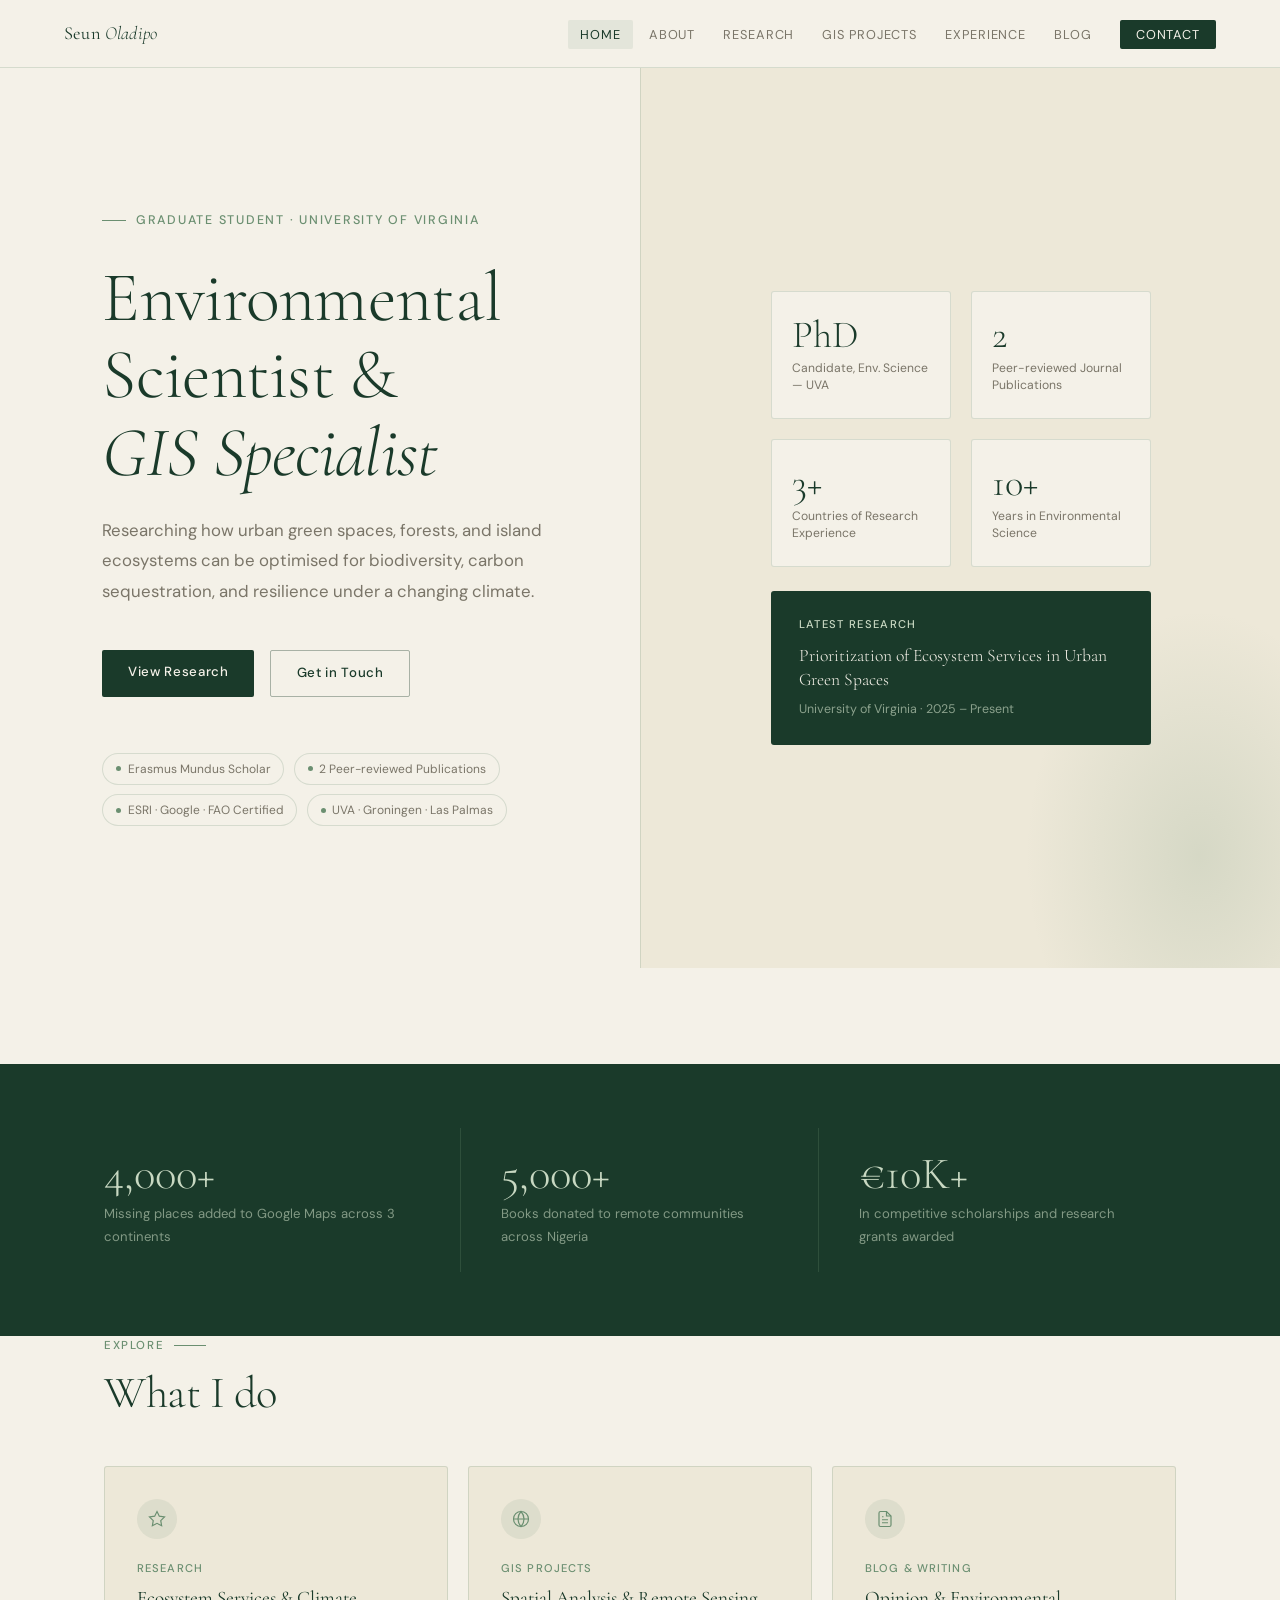
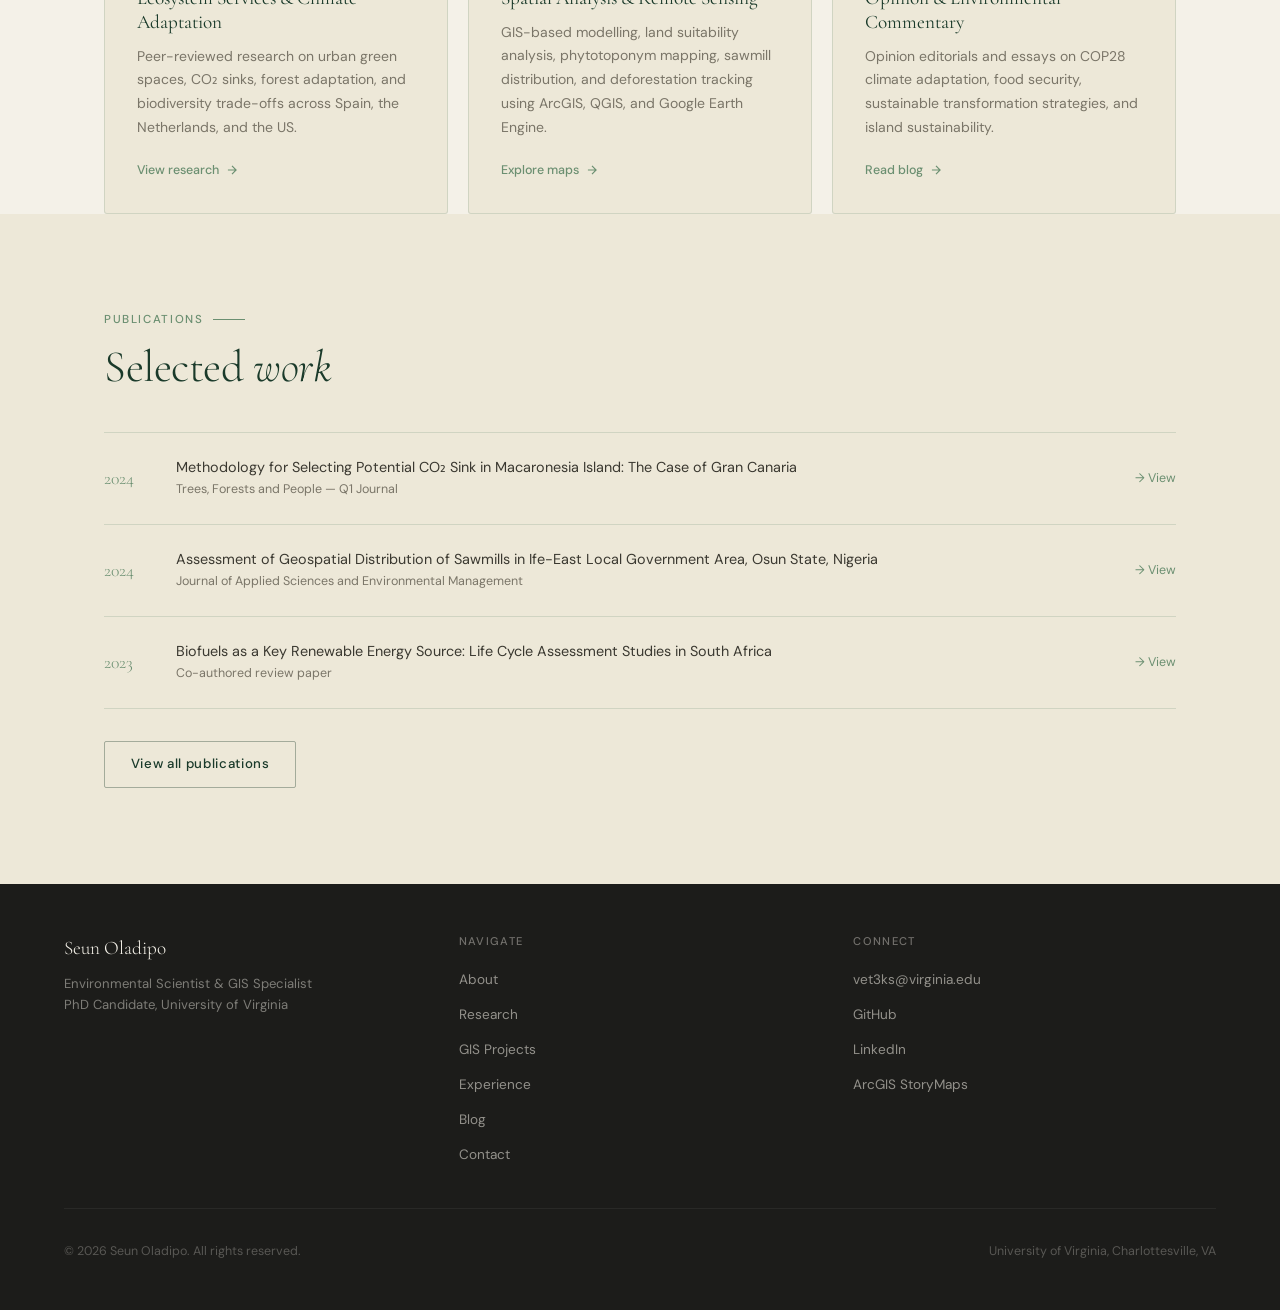
==== commit 2261c14f: "Update hero-eyebrow text for clarity" ====
--- a/index.html
+++ b/index.html
@@ -289,7 +289,7 @@
 <!-- HERO -->
 <section class="hero" id="home">
   <div class="hero-left">
-    <div class="hero-eyebrow fade">PhD Candidate · University of Virginia</div>
+    <div class="hero-eyebrow fade"> Graduate Student · University of Virginia</div>
     <h1 class="fade delay-1">Environmental<br>Scientist &amp;<br><em>GIS Specialist</em></h1>
     <p class="hero-sub fade delay-2">
       Researching how urban green spaces, forests, and island ecosystems
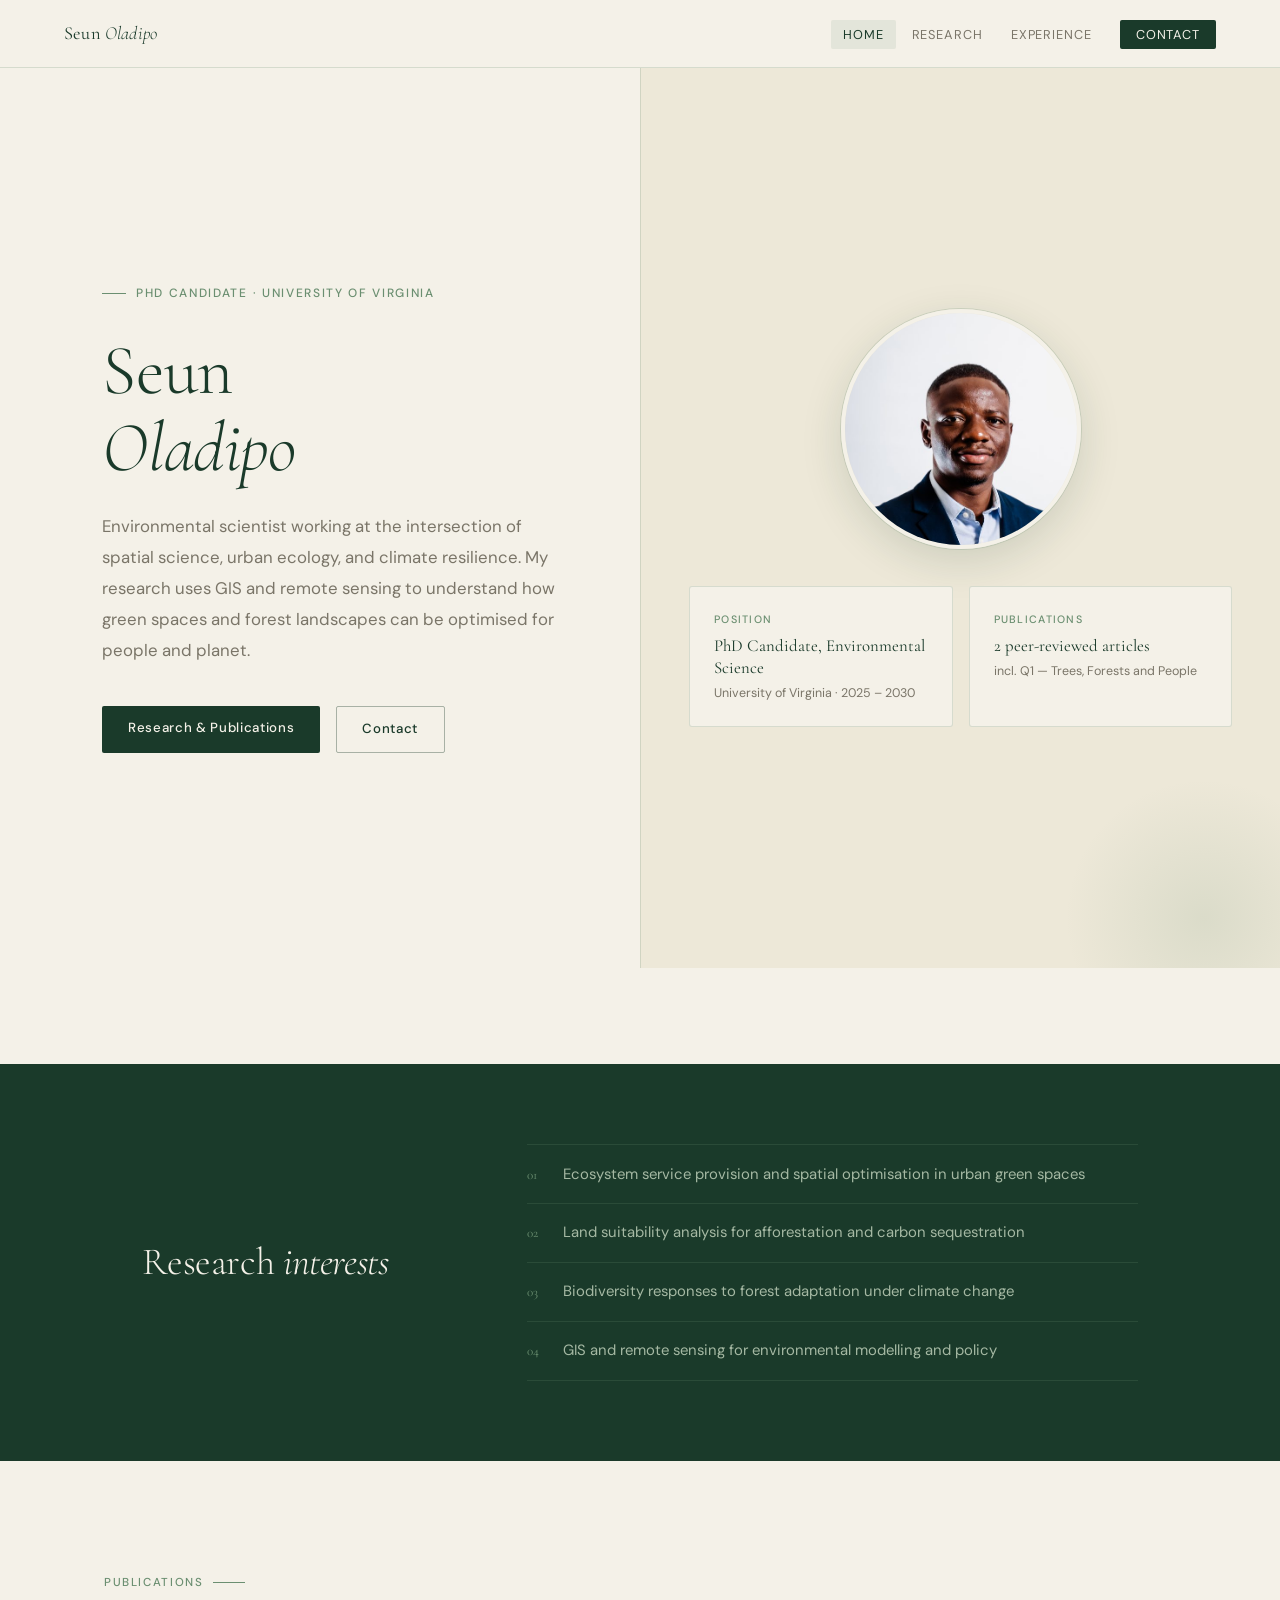
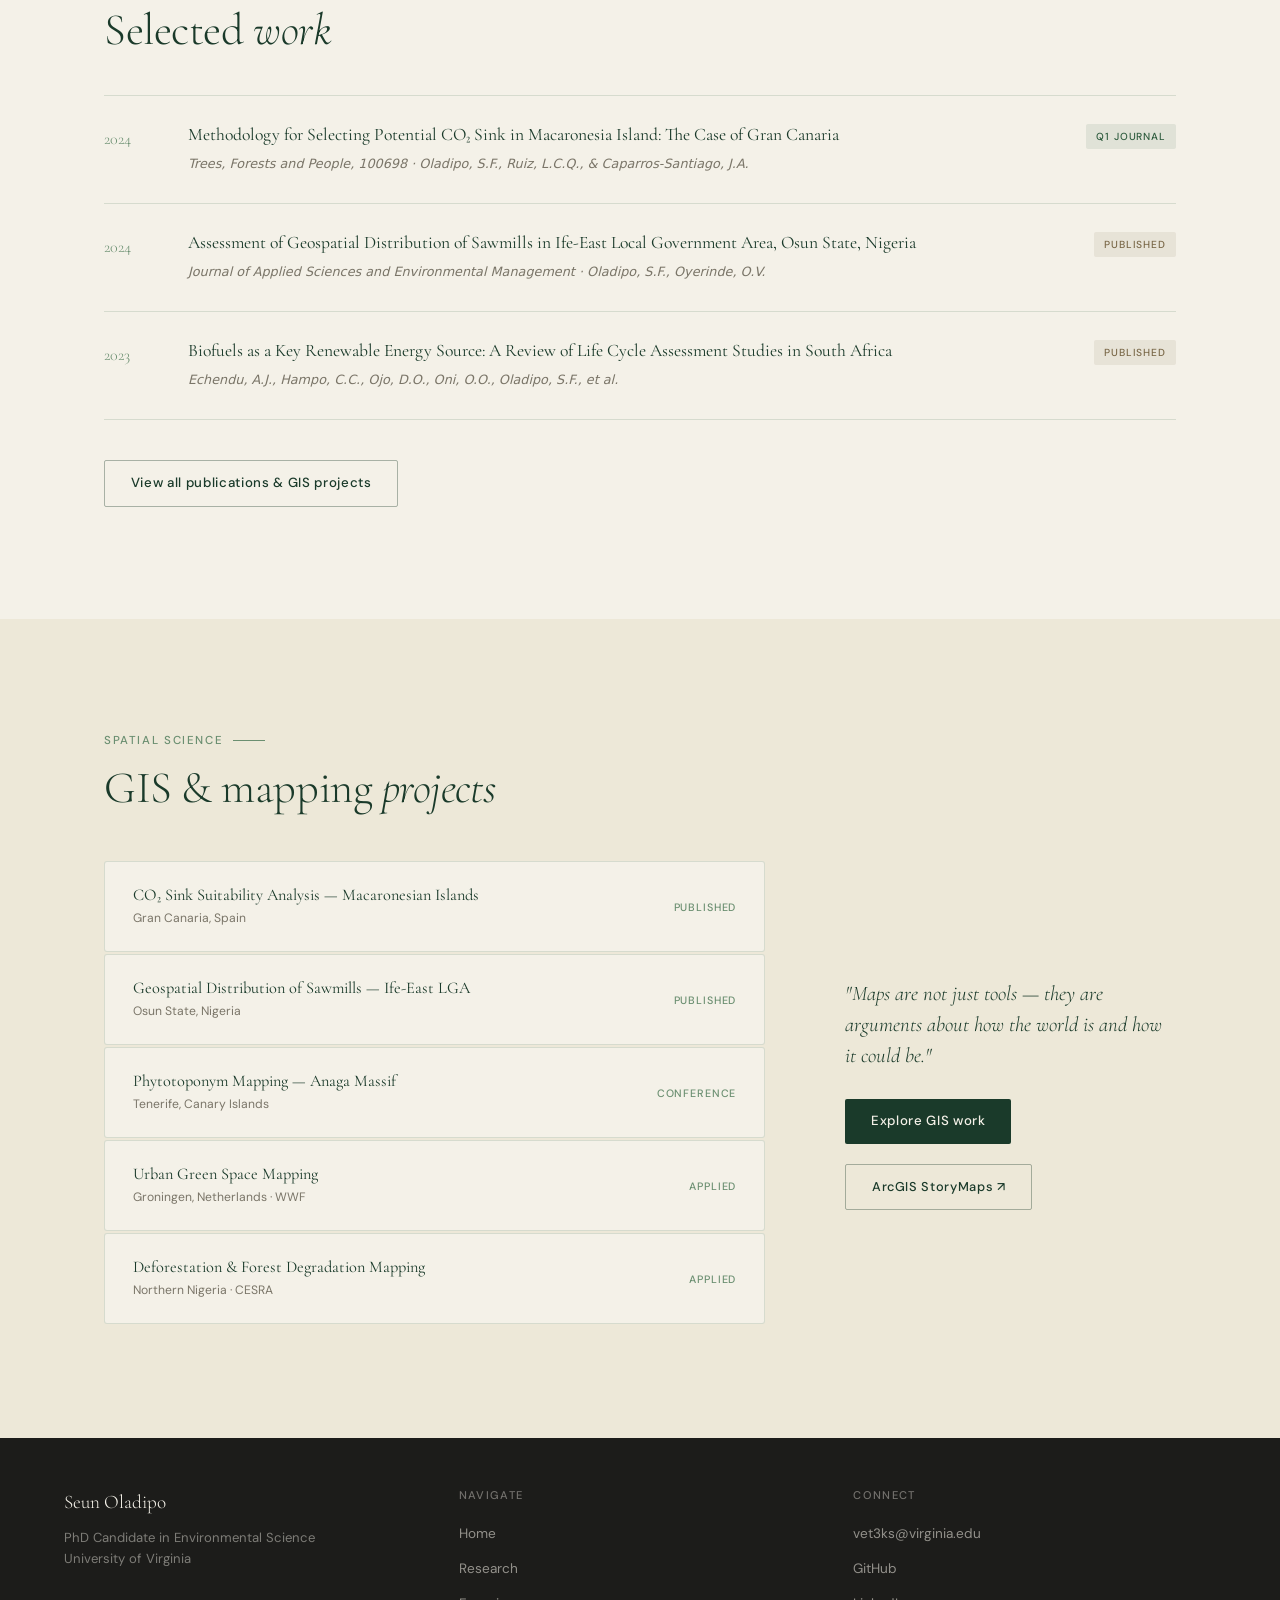
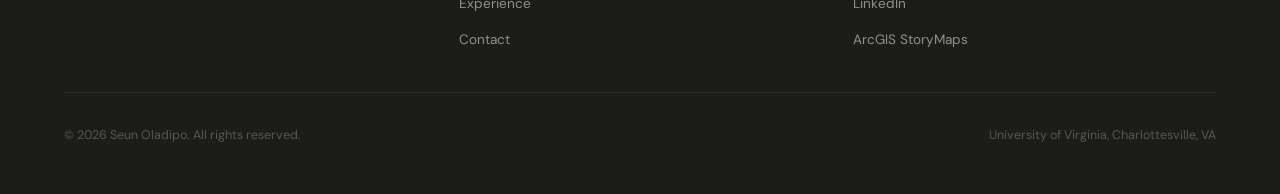
==== commit 75950343: "Add files via upload" ====
--- a/index.html
+++ b/index.html
@@ -3,427 +3,321 @@
 <head>
   <meta charset="UTF-8"/>
   <meta name="viewport" content="width=device-width, initial-scale=1.0"/>
-  <title>Seun Oladipo — Environmental Scientist & GIS Specialist</title>
+  <title>Seun Oladipo — Environmental Scientist</title>
   <link rel="stylesheet" href="style.css"/>
   <style>
-    /* ── HOME HERO ─────────────────────────────────────── */
     .hero {
       min-height: 100vh;
       padding-top: var(--nav-h);
       display: grid;
       grid-template-columns: 1fr 1fr;
       align-items: center;
-      overflow: hidden;
-      position: relative;
     }
 
     .hero-left {
-      padding: 5rem clamp(1.25rem, 5vw, 4rem) 5rem clamp(1.25rem, 8vw, 8rem);
-      position: relative;
-      z-index: 2;
+      padding: 6rem clamp(1.25rem, 5vw, 4rem) 6rem clamp(1.25rem, 8vw, 8rem);
     }
 
     .hero-eyebrow {
-      display: flex;
-      align-items: center;
-      gap: 0.6rem;
-      font-size: 0.78rem;
-      font-weight: 500;
-      letter-spacing: 0.14em;
-      text-transform: uppercase;
-      color: var(--sage);
-      margin-bottom: 1.75rem;
-    }
-    .hero-eyebrow::before { content: ''; display: block; width: 24px; height: 1px; background: var(--sage); }
+      display: flex; align-items: center; gap: 0.6rem;
+      font-size: 0.75rem; font-weight: 500;
+      letter-spacing: 0.14em; text-transform: uppercase;
+      color: var(--sage); margin-bottom: 1.75rem;
+    }
+    .hero-eyebrow::before { content:''; display:block; width:24px; height:1px; background:var(--sage); }
 
     .hero h1 { margin-bottom: 1.5rem; }
 
-    .hero-sub {
-      font-size: 1.05rem;
-      color: var(--muted);
-      max-width: 440px;
-      line-height: 1.8;
-      margin-bottom: 2.75rem;
-    }
-
-    .hero-ctas { display: flex; gap: 1rem; flex-wrap: wrap; }
-
-    .hero-badges {
-      margin-top: 3.5rem;
-      display: flex;
-      flex-wrap: wrap;
-      gap: 0.6rem;
-    }
-
-    .badge {
-      display: inline-flex;
-      align-items: center;
-      gap: 0.4rem;
-      font-size: 0.75rem;
-      font-weight: 400;
-      padding: 0.3rem 0.8rem;
-      background: var(--cream);
-      border: 1px solid var(--border);
-      border-radius: 20px;
-      color: var(--muted);
-    }
-
-    .badge-dot {
-      width: 5px; height: 5px;
-      border-radius: 50%;
-      background: var(--sage);
-    }
-
-    /* ── HERO RIGHT ─────────────────────────────────────── */
+    .hero-bio {
+      font-size: 1.05rem; color: var(--muted);
+      line-height: 1.85; max-width: 460px; margin-bottom: 2.5rem;
+    }
+
+    .hero-links { display:flex; gap:1rem; flex-wrap:wrap; }
+
     .hero-right {
       height: 100vh;
       background: var(--parchment);
       border-left: 1px solid var(--border);
-      display: flex;
-      flex-direction: column;
+      display: flex; flex-direction: column;
       justify-content: center;
-      align-items: center;
-      padding: 3rem 2.5rem;
-      position: relative;
-      overflow: hidden;
-    }
-
-    .hero-right::before {
-      content: '';
-      position: absolute;
-      bottom: -15%;
-      right: -15%;
-      width: 55%;
-      height: 55%;
-      background: radial-gradient(ellipse, rgba(107,143,113,0.18) 0%, transparent 70%);
-      border-radius: 50%;
-    }
-
-    .stat-grid {
-      display: grid;
-      grid-template-columns: 1fr 1fr;
-      gap: 1.25rem;
-      width: 100%;
-      max-width: 380px;
-      margin-bottom: 1.5rem;
-    }
-
-    .stat-box {
+      padding: 4rem 3rem; gap: 1.1rem;
+      position: relative; overflow: hidden;
+    }
+
+    .hero-right::after {
+      content:''; position:absolute; bottom:-10%; right:-10%;
+      width:280px; height:280px;
+      background: radial-gradient(circle, rgba(107,143,113,0.14) 0%, transparent 70%);
+      border-radius:50%;
+    }
+
+    .info-block {
       background: var(--cream);
       border: 1px solid var(--border);
       border-radius: 3px;
-      padding: 1.5rem 1.25rem;
-    }
-
-    .stat-num {
-      font-family: var(--serif);
-      font-size: 2.4rem;
-      font-weight: 300;
-      color: var(--forest);
-      line-height: 1;
-      margin-bottom: 0.35rem;
-    }
-
-    .stat-lbl {
-      font-size: 0.76rem;
-      color: var(--muted);
-      line-height: 1.4;
-    }
-
-    .recent-card {
+      padding: 1.4rem 1.5rem;
+      position: relative; z-index:1;
+    }
+
+    .ib-label {
+      font-size: 0.67rem; font-weight:500; letter-spacing:0.12em;
+      text-transform:uppercase; color:var(--sage); margin-bottom:0.45rem;
+    }
+
+    .ib-value {
+      font-family: var(--serif); font-size:1.05rem;
+      font-weight:400; color:var(--forest); line-height:1.3;
+    }
+
+    .ib-sub { font-size:0.78rem; color:var(--muted); margin-top:0.25rem; }
+
+    /* research focus */
+    .focus-strip { background:var(--forest); padding:5rem 0; }
+
+    .focus-inner {
+      max-width:var(--page); margin:0 auto;
+      padding:0 clamp(1.25rem, 8vw, 8rem);
+      display:grid; grid-template-columns:1fr 2fr;
+      gap:5rem; align-items:center;
+    }
+
+    .focus-heading {
+      font-family:var(--serif);
+      font-size:clamp(1.8rem,3vw,2.8rem);
+      font-weight:300; color:var(--cream); line-height:1.2;
+    }
+    .focus-heading em { font-style:italic; }
+
+    .focus-list { list-style:none; }
+
+    .focus-item {
+      display:flex; align-items:baseline; gap:1rem;
+      padding:1.1rem 0;
+      border-bottom:1px solid rgba(107,143,113,0.2);
+      font-size:0.93rem; color:rgba(200,216,194,0.8); line-height:1.5;
+    }
+    .focus-item:first-child { border-top:1px solid rgba(107,143,113,0.2); }
+
+    .focus-num {
+      font-family:var(--serif); font-size:0.82rem;
+      color:var(--sage); flex-shrink:0; min-width:20px;
+    }
+
+    /* publications preview */
+    .pubs-preview { background:var(--cream); padding:7rem 0; }
+
+    .pub-row {
+      border-top:1px solid var(--border);
+      padding:1.75rem 0;
+      display:grid; grid-template-columns:56px 1fr auto;
+      gap:1.75rem; align-items:start;
+    }
+    .pub-row:last-of-type { border-bottom:1px solid var(--border); }
+
+    .pr-year { font-family:var(--serif); font-size:1rem; font-weight:300; color:var(--sage); padding-top:0.1rem; }
+
+    .pr-title { font-family:var(--serif); font-size:1.1rem; font-weight:400; color:var(--forest); line-height:1.3; margin-bottom:0.4rem; }
+    .pr-journal { font-size:0.8rem; color:var(--muted); font-style:italic; }
+
+    .pr-badge {
+      font-size:0.64rem; font-weight:500; letter-spacing:0.08em;
+      text-transform:uppercase; padding:0.25rem 0.65rem;
+      border-radius:2px; white-space:nowrap; flex-shrink:0;
+    }
+    .badge-q1 { background:rgba(107,143,113,0.15); color:var(--moss); }
+    .badge-pub { background:rgba(122,104,72,0.1); color:var(--earth); }
+
+    /* gis teaser */
+    .gis-teaser { background:var(--parchment); padding:7rem 0; }
+
+    .gt-grid {
+      display:grid; grid-template-columns:2fr 1fr;
+      gap:5rem; align-items:center; margin-top:3rem;
+    }
+
+    .gt-item {
+      background:var(--cream); border:1px solid var(--border);
+      border-radius:3px; padding:1.4rem 1.75rem;
+      margin-bottom:2px;
+      display:grid; grid-template-columns:1fr auto;
+      gap:1rem; align-items:center;
+      transition:background 0.2s;
+    }
+    .gt-item:hover { background:var(--parchment); }
+
+    .gt-item-title { font-family:var(--serif); font-size:1.02rem; font-weight:400; color:var(--forest); line-height:1.25; margin-bottom:0.2rem; }
+    .gt-item-region { font-size:0.76rem; color:var(--muted); }
+    .gt-item-tag { font-size:0.67rem; font-weight:500; letter-spacing:0.08em; text-transform:uppercase; color:var(--sage); white-space:nowrap; }
+
+    .gt-aside-text {
+      font-family:var(--serif); font-size:1.3rem; font-weight:300;
+      font-style:italic; color:var(--forest); line-height:1.5;
+      margin-bottom:1.75rem;
+    }
+
+
+    .hero-photo-wrap {
       width: 100%;
-      max-width: 380px;
-      background: var(--forest);
-      border-radius: 3px;
-      padding: 1.5rem 1.75rem;
-      color: var(--cream);
-      position: relative;
-      z-index: 1;
-    }
-
-    .recent-label {
-      font-size: 0.7rem;
-      font-weight: 500;
-      letter-spacing: 0.12em;
-      text-transform: uppercase;
-      color: var(--mist);
-      margin-bottom: 0.6rem;
-    }
-
-    .recent-title {
-      font-family: var(--serif);
-      font-size: 1.1rem;
-      font-weight: 300;
-      color: var(--cream);
-      line-height: 1.35;
-      margin-bottom: 0.5rem;
-    }
-
-    .recent-meta { font-size: 0.78rem; color: rgba(200,216,194,0.65); }
-
-    /* ── INTRO STRIP ─────────────────────────────────────── */
-    .intro-strip {
-      background: var(--forest);
-      padding: 4rem 0;
-    }
-
-    .intro-strip-inner {
-      max-width: var(--page);
-      margin: 0 auto;
-      padding: 0 clamp(1.25rem, 5vw, 4rem);
+      display: flex;
+      justify-content: center;
+      margin-bottom: 1.25rem;
+    }
+
+    .hero-photo {
+      width: 240px;
+      height: 240px;
+      object-fit: cover;
+      object-position: center top;
+      border-radius: 50%;
+      border: 4px solid var(--cream);
+      box-shadow: 0 0 0 1px var(--border), 0 12px 40px rgba(26,58,42,0.15);
+    }
+
+    .hero-info-row {
       display: grid;
-      grid-template-columns: repeat(3, 1fr);
-      gap: 0;
-    }
-
-    .intro-item {
-      padding: 1.5rem 2.5rem;
-      border-right: 1px solid rgba(107,143,113,0.25);
-    }
-    .intro-item:first-child { padding-left: 0; }
-    .intro-item:last-child { border-right: none; }
-
-    .intro-item-num {
-      font-family: var(--serif);
-      font-size: 2.8rem;
-      font-weight: 300;
-      color: var(--mist);
-      line-height: 1;
-      margin-bottom: 0.4rem;
-    }
-    .intro-item-label {
-      font-size: 0.82rem;
-      color: rgba(200,216,194,0.6);
-    }
-
-    /* ── HIGHLIGHTS ─────────────────────────────────────── */
-    .highlights { background: var(--cream); }
-
-    .highlights-grid {
-      display: grid;
-      grid-template-columns: repeat(3, 1fr);
-      gap: 1.25rem;
-      margin-top: 3rem;
-    }
-
-    .highlight-card {
-      background: var(--parchment);
-      border: 1px solid var(--border);
-      border-radius: 3px;
-      padding: 2rem;
-      text-decoration: none;
-      display: block;
-      position: relative;
-      overflow: hidden;
-      transition: transform 0.25s, box-shadow 0.25s;
-    }
-    .highlight-card:hover { transform: translateY(-4px); box-shadow: 0 16px 48px rgba(26,58,42,0.08); }
-
-    .highlight-card::after {
-      content: '';
-      position: absolute;
-      bottom: 0; left: 0;
-      width: 0; height: 2px;
-      background: var(--sage);
-      transition: width 0.3s;
-    }
-    .highlight-card:hover::after { width: 100%; }
-
-    .hc-icon {
-      width: 40px; height: 40px;
-      background: var(--sage-light);
-      border-radius: 50%;
-      display: flex; align-items: center; justify-content: center;
-      margin-bottom: 1.25rem;
-    }
-    .hc-icon svg { width: 18px; height: 18px; stroke: var(--sage); fill: none; stroke-width: 1.6; }
-
-    .hc-section {
-      font-size: 0.7rem; font-weight: 500; letter-spacing: 0.1em;
-      text-transform: uppercase; color: var(--sage); margin-bottom: 0.5rem;
-    }
-    .hc-title { font-family: var(--serif); font-size: 1.2rem; font-weight: 400; color: var(--forest); line-height: 1.25; margin-bottom: 0.65rem; }
-    .hc-desc { font-size: 0.875rem; color: var(--muted); line-height: 1.7; }
-
-    .hc-arrow {
-      display: flex; align-items: center; gap: 0.4rem;
-      font-size: 0.78rem; font-weight: 500; color: var(--sage);
-      margin-top: 1.25rem; text-decoration: none;
-    }
-    .hc-arrow svg { width: 14px; height: 14px; stroke: var(--sage); fill: none; stroke-width: 2; }
-
-    /* ── PUBLICATION PREVIEW ─────────────────────────────── */
-    .pub-preview { background: var(--parchment); }
-    .pub-preview-inner { max-width: var(--page); margin: 0 auto; padding: 0 clamp(1.25rem, 5vw, 4rem); }
-
-    .pub-list { list-style: none; margin-top: 2.5rem; }
-    .pub-list li {
-      border-top: 1px solid var(--border);
-      padding: 1.5rem 0;
-      display: grid;
-      grid-template-columns: auto 1fr auto;
-      gap: 1.5rem;
-      align-items: center;
-    }
-    .pub-list li:last-child { border-bottom: 1px solid var(--border); }
-
-    .pub-year { font-family: var(--serif); font-size: 1.1rem; font-weight: 300; color: var(--sage); min-width: 48px; }
-    .pub-title { font-size: 0.9rem; color: var(--text); line-height: 1.5; }
-    .pub-journal { font-size: 0.78rem; color: var(--muted); }
-    .pub-link { font-size: 0.78rem; color: var(--sage); text-decoration: none; white-space: nowrap; }
-    .pub-link:hover { color: var(--forest); }
-
-    /* RESPONSIVE */
-    @media (max-width: 900px) {
-      .hero { grid-template-columns: 1fr; }
-      .hero-right { display: none; }
-      .hero-left { padding: calc(var(--nav-h) + 3rem) clamp(1.25rem, 5vw, 4rem) 4rem; }
-      .intro-strip-inner { grid-template-columns: 1fr; }
-      .intro-item { border-right: none; border-bottom: 1px solid rgba(107,143,113,0.25); padding: 1.25rem 0; }
-      .highlights-grid { grid-template-columns: 1fr; }
+      grid-template-columns: 1fr 1fr;
+      gap: 1rem;
+      width: 100%;
+    }
+
+    .hero-info-row .info-block {
+      margin: 0;
+    }
+
+    @media (max-width:900px) {
+      .hero { grid-template-columns:1fr; }
+      .hero-right { display:none; }
+      .hero-left { padding:calc(var(--nav-h) + 3rem) clamp(1.25rem,5vw,4rem) 4rem; }
+      .focus-inner { grid-template-columns:1fr; gap:2rem; }
+      .gt-grid { grid-template-columns:1fr; }
+      .pub-row { grid-template-columns:44px 1fr; }
+      .pr-badge { display:none; }
     }
   </style>
 </head>
 <body>
 
-<!-- HERO -->
-<section class="hero" id="home">
+<section class="hero">
   <div class="hero-left">
-    <div class="hero-eyebrow fade"> Graduate Student · University of Virginia</div>
-    <h1 class="fade delay-1">Environmental<br>Scientist &amp;<br><em>GIS Specialist</em></h1>
-    <p class="hero-sub fade delay-2">
-      Researching how urban green spaces, forests, and island ecosystems
-      can be optimised for biodiversity, carbon sequestration, and
-      resilience under a changing climate.
+    <div class="hero-eyebrow fade">PhD Candidate · University of Virginia</div>
+    <h1 class="fade delay-1">Seun<br><em>Oladipo</em></h1>
+    <p class="hero-bio fade delay-2">
+      Environmental scientist working at the intersection of spatial science,
+      urban ecology, and climate resilience. My research uses GIS and remote
+      sensing to understand how green spaces and forest landscapes can be
+      optimised for people and planet.
     </p>
-    <div class="hero-ctas fade delay-3">
-      <a href="research.html" class="btn btn-dark">View Research</a>
-      <a href="contact.html" class="btn btn-outline">Get in Touch</a>
-    </div>
-    <div class="hero-badges fade">
-      <span class="badge"><span class="badge-dot"></span> Erasmus Mundus Scholar</span>
-      <span class="badge"><span class="badge-dot"></span> 2 Peer-reviewed Publications</span>
-      <span class="badge"><span class="badge-dot"></span> ESRI · Google · FAO Certified</span>
-      <span class="badge"><span class="badge-dot"></span> UVA · Groningen · Las Palmas</span>
+    <div class="hero-links fade delay-3">
+      <a href="research.html" class="btn btn-dark">Research & Publications</a>
+      <a href="contact.html" class="btn btn-outline">Contact</a>
     </div>
   </div>
 
   <div class="hero-right">
-    <div class="stat-grid fade">
-      <div class="stat-box">
-        <div class="stat-num">PhD</div>
-        <div class="stat-lbl">Candidate, Env. Science — UVA</div>
-      </div>
-      <div class="stat-box">
-        <div class="stat-num">2</div>
-        <div class="stat-lbl">Peer-reviewed Journal Publications</div>
-      </div>
-      <div class="stat-box">
-        <div class="stat-num">3+</div>
-        <div class="stat-lbl">Countries of Research Experience</div>
-      </div>
-      <div class="stat-box">
-        <div class="stat-num">10+</div>
-        <div class="stat-lbl">Years in Environmental Science</div>
-      </div>
-    </div>
-    <div class="recent-card fade delay-1">
-      <div class="recent-label">Latest Research</div>
-      <div class="recent-title">Prioritization of Ecosystem Services in Urban Green Spaces</div>
-      <div class="recent-meta">University of Virginia · 2025 – Present</div>
+    <div class="hero-photo-wrap fade">
+      <img src="[data-uri]" alt="Seun Oladipo" class="hero-photo"/>
+    </div>
+    <div class="hero-info-row fade delay-1">
+      <div class="info-block">
+        <div class="ib-label">Position</div>
+        <div class="ib-value">PhD Candidate, Environmental Science</div>
+        <div class="ib-sub">University of Virginia · 2025 – 2030</div>
+      </div>
+      <div class="info-block">
+        <div class="ib-label">Publications</div>
+        <div class="ib-value">2 peer-reviewed articles</div>
+        <div class="ib-sub">incl. Q1 — Trees, Forests and People</div>
+      </div>
     </div>
   </div>
 </section>
 
-<!-- STATS STRIP -->
-<div class="intro-strip">
-  <div class="intro-strip-inner">
-    <div class="intro-item fade">
-      <div class="intro-item-num">4,000+</div>
-      <div class="intro-item-label">Missing places added to Google Maps across 3 continents</div>
-    </div>
-    <div class="intro-item fade delay-1">
-      <div class="intro-item-num">5,000+</div>
-      <div class="intro-item-label">Books donated to remote communities across Nigeria</div>
-    </div>
-    <div class="intro-item fade delay-2">
-      <div class="intro-item-num">€10K+</div>
-      <div class="intro-item-label">In competitive scholarships and research grants awarded</div>
-    </div>
+<!-- RESEARCH INTERESTS STRIP -->
+<div class="focus-strip">
+  <div class="focus-inner">
+    <h2 class="focus-heading fade">Research <em>interests</em></h2>
+    <ul class="focus-list">
+      <li class="focus-item fade"><span class="focus-num">01</span>Ecosystem service provision and spatial optimisation in urban green spaces</li>
+      <li class="focus-item fade delay-1"><span class="focus-num">02</span>Land suitability analysis for afforestation and carbon sequestration</li>
+      <li class="focus-item fade delay-2"><span class="focus-num">03</span>Biodiversity responses to forest adaptation under climate change</li>
+      <li class="focus-item fade delay-3"><span class="focus-num">04</span>GIS and remote sensing for environmental modelling and policy</li>
+    </ul>
   </div>
 </div>
 
-<!-- HIGHLIGHTS -->
-<section class="highlights page-wrap">
-  <div class="section-eyebrow fade">Explore</div>
-  <h2 class="fade">What I do</h2>
-
-  <div class="highlights-grid">
-    <a href="research.html" class="highlight-card fade">
-      <div class="hc-icon">
-        <svg viewBox="0 0 24 24"><path d="M12 2l3.09 6.26L22 9.27l-5 4.87 1.18 6.88L12 17.77l-6.18 3.25L7 14.14 2 9.27l6.91-1.01L12 2z"/></svg>
-      </div>
-      <div class="hc-section">Research</div>
-      <div class="hc-title">Ecosystem Services & Climate Adaptation</div>
-      <div class="hc-desc">Peer-reviewed research on urban green spaces, CO₂ sinks, forest adaptation, and biodiversity trade-offs across Spain, the Netherlands, and the US.</div>
-      <div class="hc-arrow">View research <svg viewBox="0 0 24 24"><path d="M5 12h14M12 5l7 7-7 7"/></svg></div>
-    </a>
-
-    <a href="gis.html" class="highlight-card fade delay-1">
-      <div class="hc-icon">
-        <svg viewBox="0 0 24 24"><circle cx="12" cy="12" r="10"/><line x1="2" y1="12" x2="22" y2="12"/><path d="M12 2a15.3 15.3 0 0 1 4 10 15.3 15.3 0 0 1-4 10 15.3 15.3 0 0 1-4-10 15.3 15.3 0 0 1 4-10z"/></svg>
-      </div>
-      <div class="hc-section">GIS Projects</div>
-      <div class="hc-title">Spatial Analysis & Remote Sensing</div>
-      <div class="hc-desc">GIS-based modelling, land suitability analysis, phytotoponym mapping, sawmill distribution, and deforestation tracking using ArcGIS, QGIS, and Google Earth Engine.</div>
-      <div class="hc-arrow">Explore maps <svg viewBox="0 0 24 24"><path d="M5 12h14M12 5l7 7-7 7"/></svg></div>
-    </a>
-
-    <a href="blog.html" class="highlight-card fade delay-2">
-      <div class="hc-icon">
-        <svg viewBox="0 0 24 24"><path d="M14 2H6a2 2 0 0 0-2 2v16a2 2 0 0 0 2 2h12a2 2 0 0 0 2-2V8z"/><polyline points="14,2 14,8 20,8"/><line x1="16" y1="13" x2="8" y2="13"/><line x1="16" y1="17" x2="8" y2="17"/><polyline points="10,9 9,9 8,9"/></svg>
-      </div>
-      <div class="hc-section">Blog & Writing</div>
-      <div class="hc-title">Opinion & Environmental Commentary</div>
-      <div class="hc-desc">Opinion editorials and essays on COP28 climate adaptation, food security, sustainable transformation strategies, and island sustainability.</div>
-      <div class="hc-arrow">Read blog <svg viewBox="0 0 24 24"><path d="M5 12h14M12 5l7 7-7 7"/></svg></div>
-    </a>
-  </div>
-</section>
-
-<!-- PUBLICATION PREVIEW -->
-<section class="pub-preview">
-  <div class="pub-preview-inner">
+<!-- PUBLICATIONS -->
+<section class="pubs-preview">
+  <div class="page-wrap">
     <div class="section-eyebrow fade">Publications</div>
     <h2 class="fade">Selected <em>work</em></h2>
-    <ul class="pub-list">
-      <li class="fade">
-        <span class="pub-year">2024</span>
+    <div style="margin-top:2.5rem;">
+      <div class="pub-row fade">
+        <div class="pr-year">2024</div>
         <div>
-          <div class="pub-title">Methodology for Selecting Potential CO₂ Sink in Macaronesia Island: The Case of Gran Canaria</div>
-          <div class="pub-journal">Trees, Forests and People — Q1 Journal</div>
-        </div>
-        <a href="research.html" class="pub-link">→ View</a>
-      </li>
-      <li class="fade delay-1">
-        <span class="pub-year">2024</span>
+          <div class="pr-title">Methodology for Selecting Potential CO₂ Sink in Macaronesia Island: The Case of Gran Canaria</div>
+          <div class="pr-journal">Trees, Forests and People, 100698 · Oladipo, S.F., Ruiz, L.C.Q., &amp; Caparros-Santiago, J.A.</div>
+        </div>
+        <span class="pr-badge badge-q1">Q1 Journal</span>
+      </div>
+      <div class="pub-row fade delay-1">
+        <div class="pr-year">2024</div>
         <div>
-          <div class="pub-title">Assessment of Geospatial Distribution of Sawmills in Ife-East Local Government Area, Osun State, Nigeria</div>
-          <div class="pub-journal">Journal of Applied Sciences and Environmental Management</div>
-        </div>
-        <a href="research.html" class="pub-link">→ View</a>
-      </li>
-      <li class="fade delay-2">
-        <span class="pub-year">2023</span>
+          <div class="pr-title">Assessment of Geospatial Distribution of Sawmills in Ife-East Local Government Area, Osun State, Nigeria</div>
+          <div class="pr-journal">Journal of Applied Sciences and Environmental Management · Oladipo, S.F., Oyerinde, O.V.</div>
+        </div>
+        <span class="pr-badge badge-pub">Published</span>
+      </div>
+      <div class="pub-row fade delay-2">
+        <div class="pr-year">2023</div>
         <div>
-          <div class="pub-title">Biofuels as a Key Renewable Energy Source: Life Cycle Assessment Studies in South Africa</div>
-          <div class="pub-journal">Co-authored review paper</div>
-        </div>
-        <a href="research.html" class="pub-link">→ View</a>
-      </li>
-    </ul>
-    <div style="margin-top: 2rem;" class="fade">
-      <a href="research.html" class="btn btn-outline">View all publications</a>
+          <div class="pr-title">Biofuels as a Key Renewable Energy Source: A Review of Life Cycle Assessment Studies in South Africa</div>
+          <div class="pr-journal">Echendu, A.J., Hampo, C.C., Ojo, D.O., Oni, O.O., Oladipo, S.F., et al.</div>
+        </div>
+        <span class="pr-badge badge-pub">Published</span>
+      </div>
+    </div>
+    <div style="margin-top:2.5rem;" class="fade">
+      <a href="research.html" class="btn btn-outline">View all publications &amp; GIS projects</a>
+    </div>
+  </div>
+</section>
+
+<!-- GIS TEASER -->
+<section class="gis-teaser">
+  <div class="page-wrap">
+    <div class="section-eyebrow fade">Spatial Science</div>
+    <h2 class="fade">GIS &amp; mapping <em>projects</em></h2>
+    <div class="gt-grid">
+      <div class="fade">
+        <div class="gt-item">
+          <div><div class="gt-item-title">CO₂ Sink Suitability Analysis — Macaronesian Islands</div><div class="gt-item-region">Gran Canaria, Spain</div></div>
+          <span class="gt-item-tag">Published</span>
+        </div>
+        <div class="gt-item">
+          <div><div class="gt-item-title">Geospatial Distribution of Sawmills — Ife-East LGA</div><div class="gt-item-region">Osun State, Nigeria</div></div>
+          <span class="gt-item-tag">Published</span>
+        </div>
+        <div class="gt-item">
+          <div><div class="gt-item-title">Phytotoponym Mapping — Anaga Massif</div><div class="gt-item-region">Tenerife, Canary Islands</div></div>
+          <span class="gt-item-tag">Conference</span>
+        </div>
+        <div class="gt-item">
+          <div><div class="gt-item-title">Urban Green Space Mapping</div><div class="gt-item-region">Groningen, Netherlands · WWF</div></div>
+          <span class="gt-item-tag">Applied</span>
+        </div>
+        <div class="gt-item">
+          <div><div class="gt-item-title">Deforestation &amp; Forest Degradation Mapping</div><div class="gt-item-region">Northern Nigeria · CESRA</div></div>
+          <span class="gt-item-tag">Applied</span>
+        </div>
+      </div>
+      <div class="gt-aside fade delay-1">
+        <p class="gt-aside-text">"Maps are not just tools — they are arguments about how the world is and how it could be."</p>
+        <a href="research.html#gis" class="btn btn-dark">Explore GIS work</a>
+        <div style="margin-top:1.25rem;">
+          <a href="https://storymaps.arcgis.com/stories/c3c36c5cf6974f988dfd975d9ef1f989" target="_blank" class="btn btn-outline" style="font-size:0.8rem;">ArcGIS StoryMaps ↗</a>
+        </div>
+      </div>
     </div>
   </div>
 </section>
